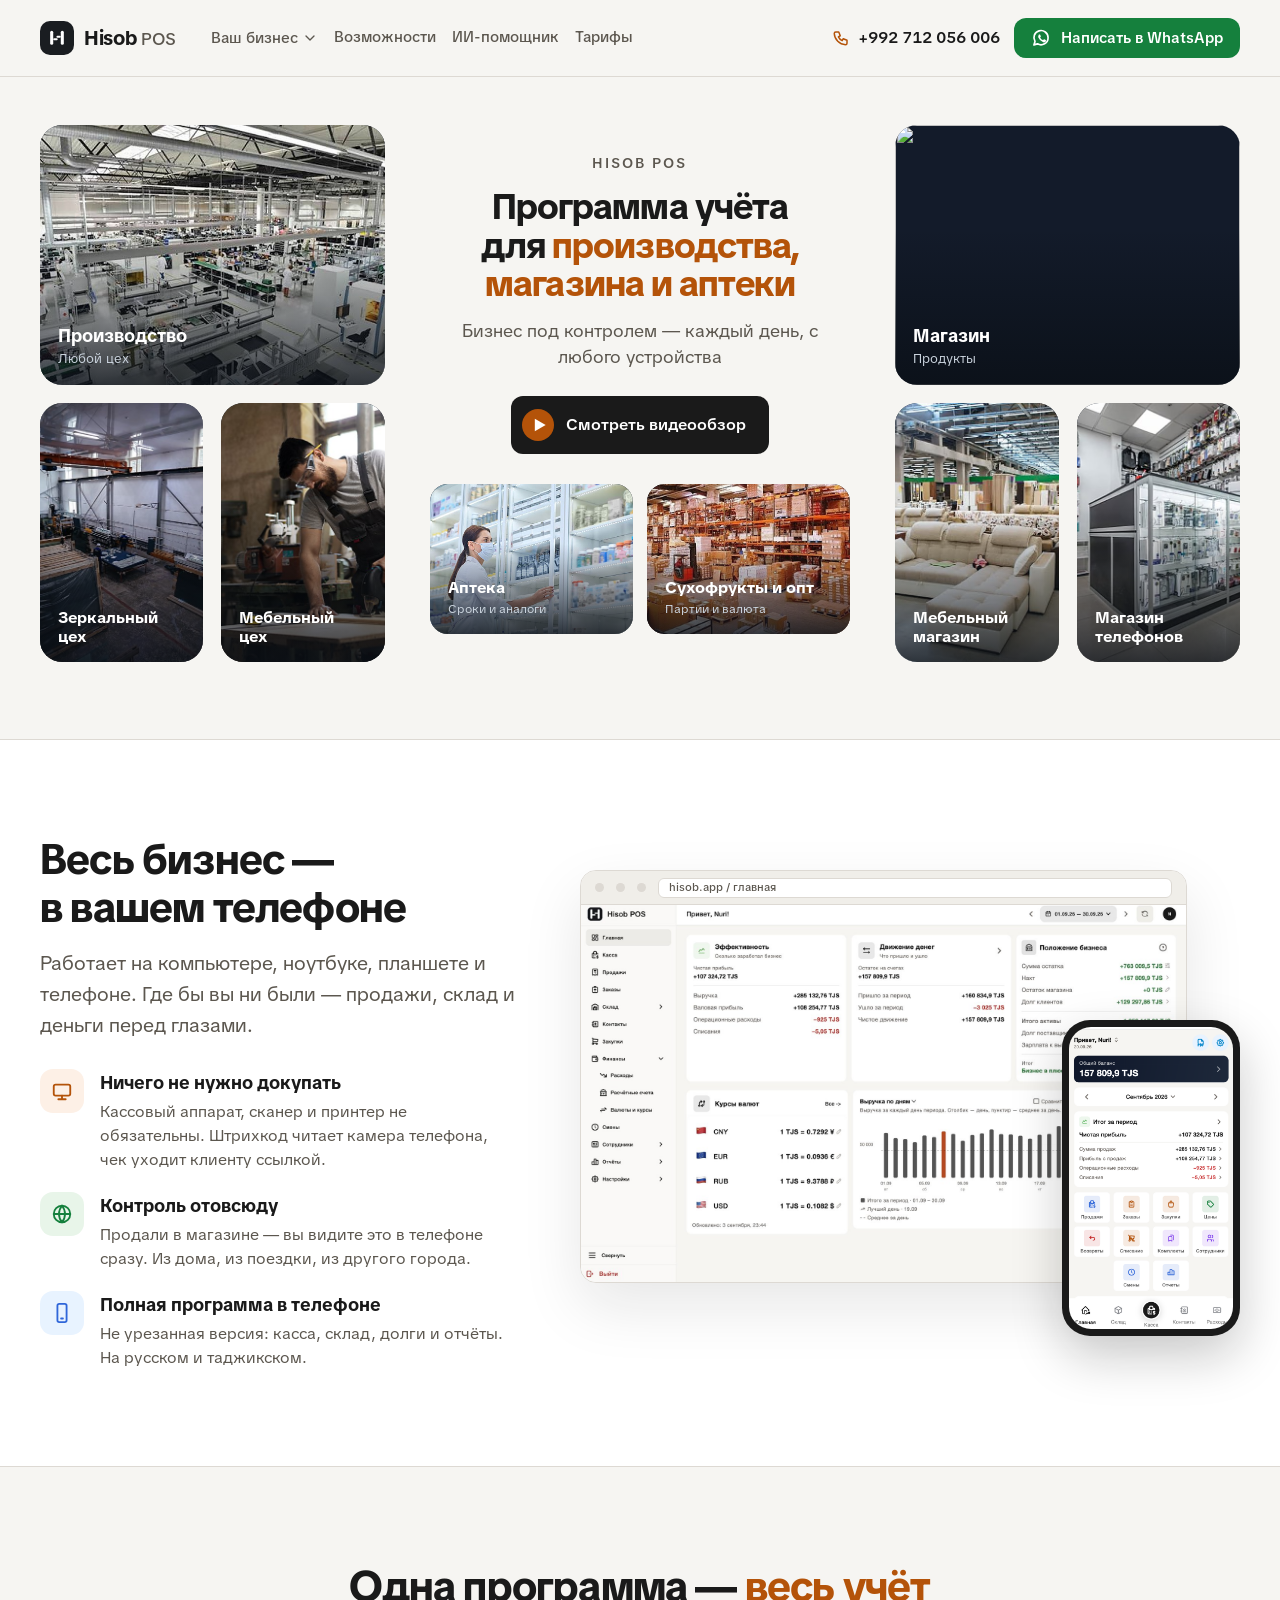
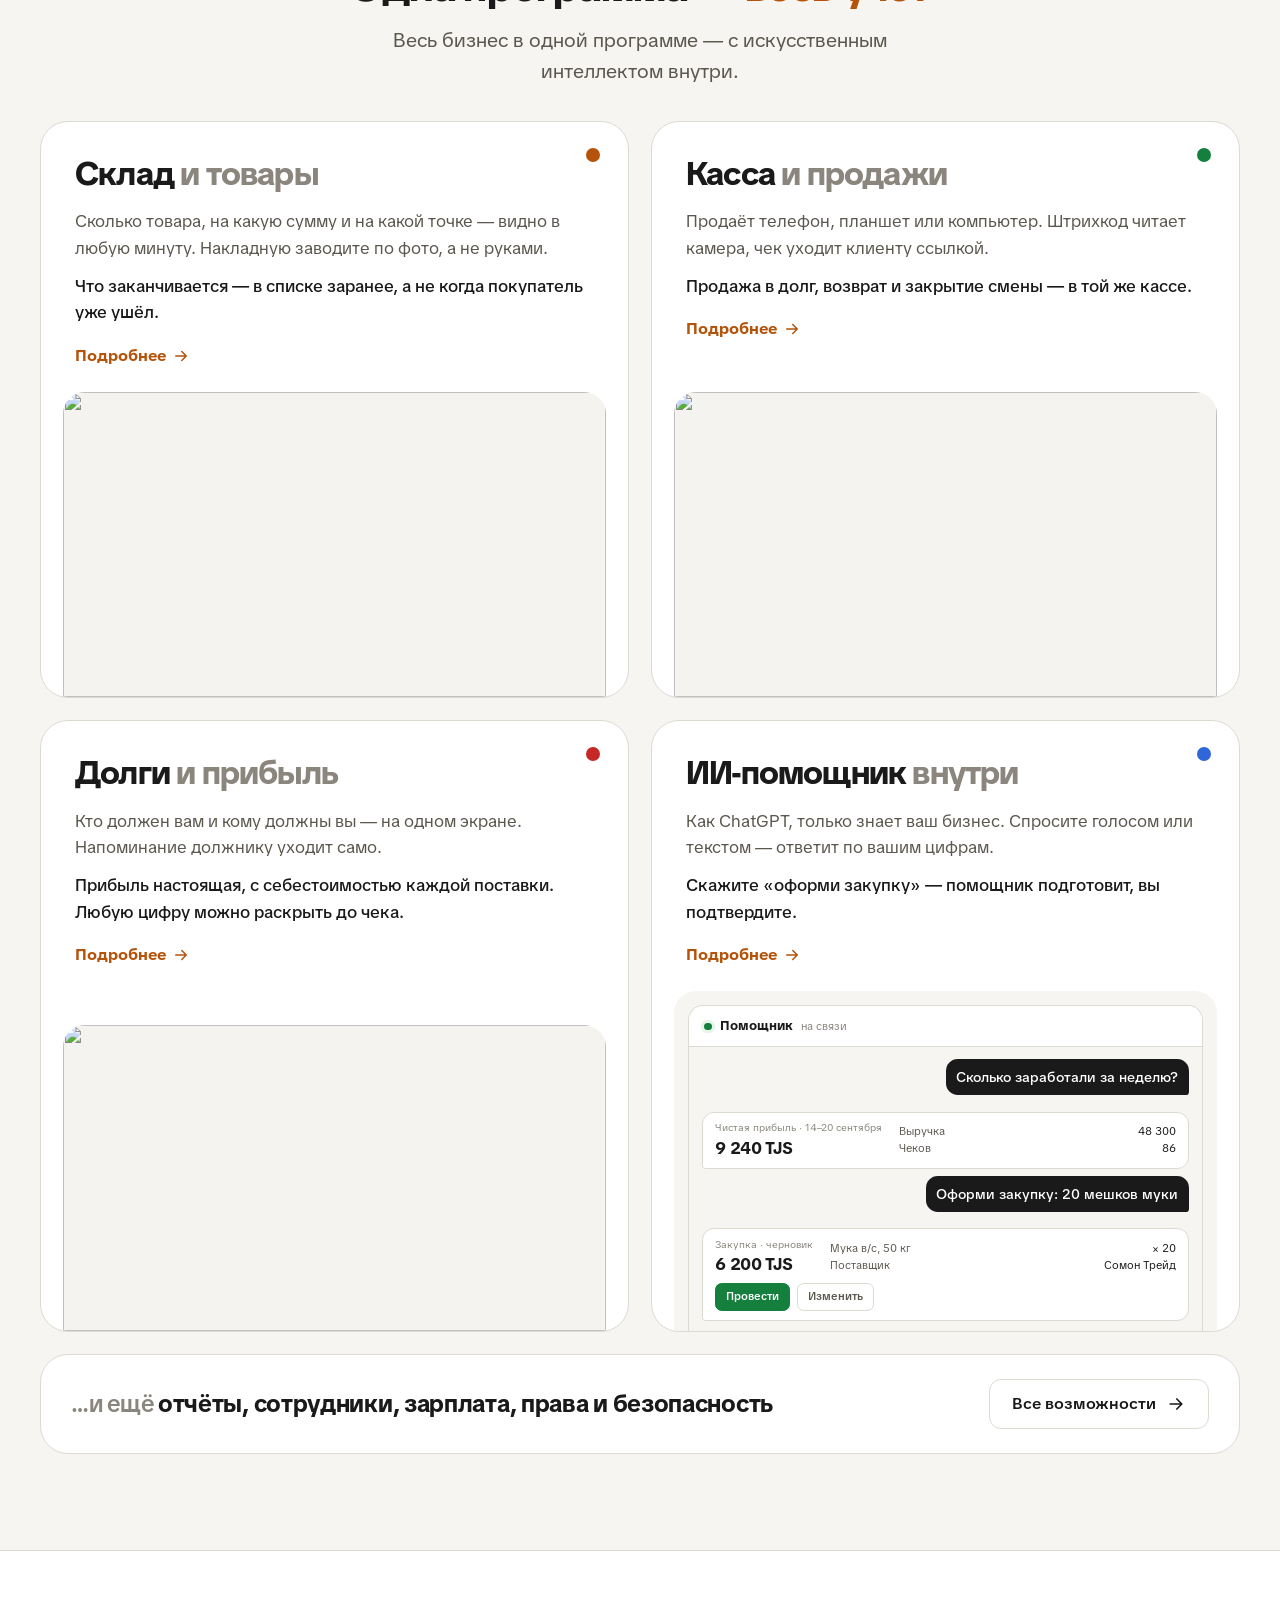
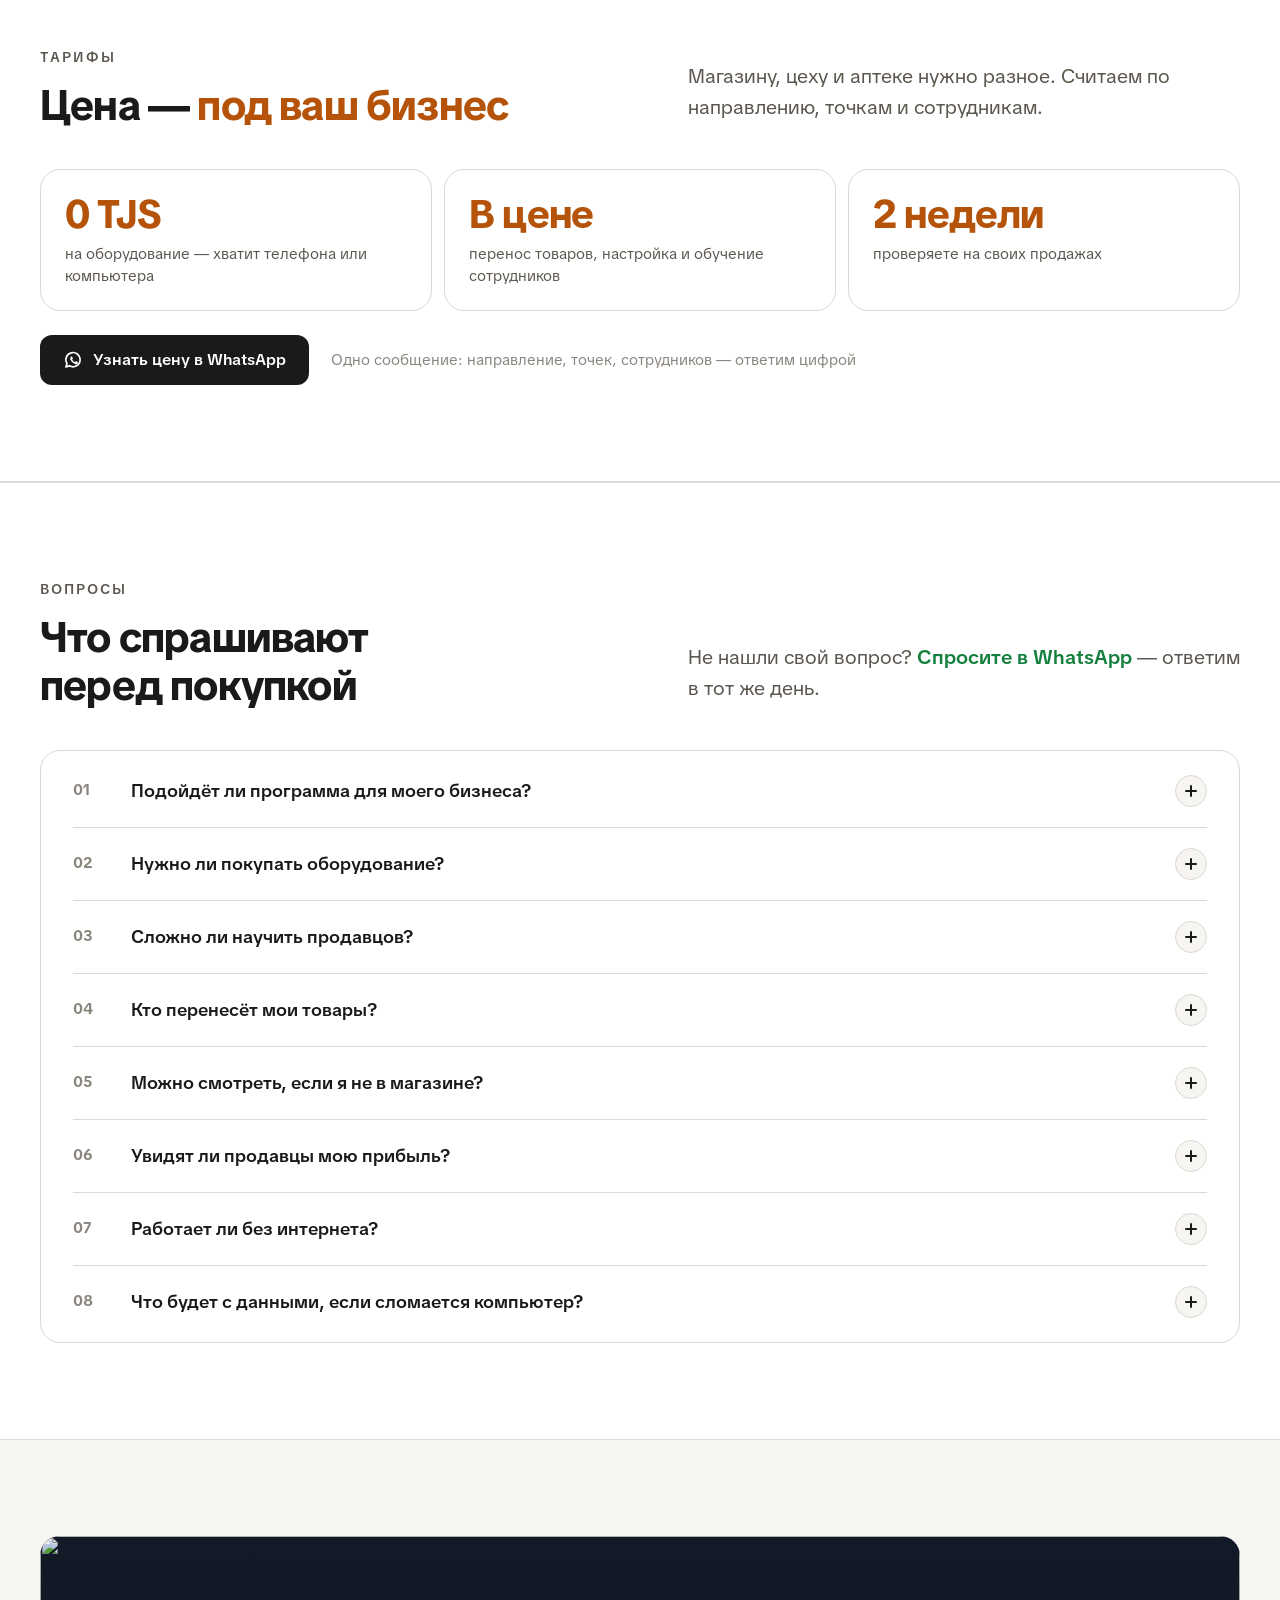
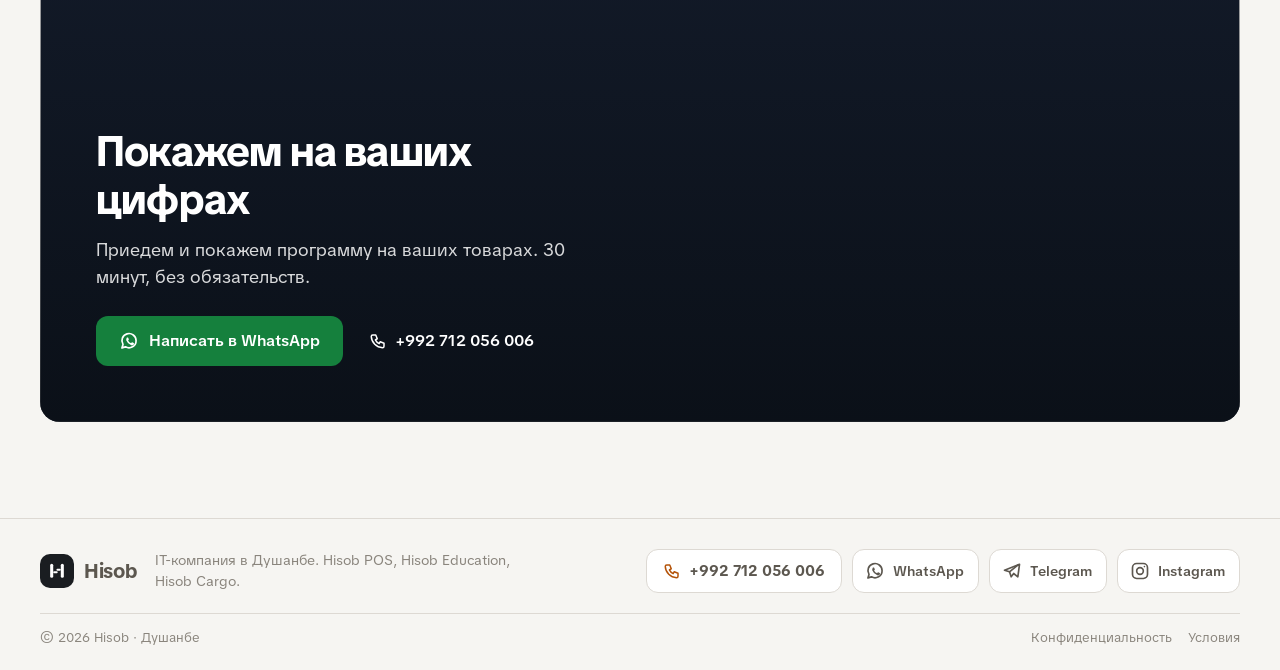
==== index.html @ f318dba4 "fixedappppp" ====
<!DOCTYPE html>
<html lang="ru">
<head>
<meta charset="UTF-8">
<meta name="viewport" content="width=device-width, initial-scale=1.0, viewport-fit=cover">
<title>Hisob POS — учёт для магазина, склада и производства в Таджикистане</title>
<meta name="description" content="Касса, склад, долги, деньги и сотрудники в одной программе. На компьютере и в телефоне, без оборудования, на русском и таджикском. Отдельно для мебельного цеха, аптеки, опта и производства.">
<meta name="robots" content="index, follow">
<link rel="canonical" href="https://hisob.app/">
<meta property="og:type" content="website">
<meta property="og:url" content="https://hisob.app/">
<meta property="og:title" content="Hisob POS — учёт для магазина, склада и производства в Таджикистане">
<meta property="og:description" content="Касса, склад, долги, деньги и сотрудники в одной программе. На компьютере и в телефоне, без оборудования, на русском и таджикском. Отдельно для мебельного цеха, аптеки, опта и производства.">
<meta property="og:image" content="https://hisob.app/images/og.jpg">
<meta name="twitter:card" content="summary_large_image">
<link rel="icon" href="images/favicon.ico" sizes="any">
<link rel="icon" type="image/svg+xml" href="images/favicon.svg">
<link rel="apple-touch-icon" href="images/apple-touch-icon.png">
<link rel="manifest" href="site.webmanifest">
<meta name="theme-color" content="#F6F5F2">
<link rel="preconnect" href="https://fonts.googleapis.com">
<link rel="preconnect" href="https://fonts.gstatic.com" crossorigin>
<link href="https://fonts.googleapis.com/css2?family=TikTok+Sans:wght@400;500;600;700;800&display=swap" rel="stylesheet">
<link rel="stylesheet" href="styles.css?v=01768498">
</head>
<body>
<header class="header" id="header">
  <div class="wrap header-inner">
    <a href="" class="logo"><span class="logo-mark"><svg viewBox="0 0 512 512" fill="#FFFFFF" aria-hidden="true"><rect x="97" y="88" width="71" height="324" rx="35"/><rect x="344" y="88" width="71" height="324" rx="35"/><rect x="243" y="204" width="101" height="46" rx="23"/><rect x="168" y="262" width="104" height="46" rx="23"/></svg></span><span>Hisob <small>POS</small></span></a>
    <nav class="nav" id="nav" aria-label="Основная навигация">
      <div class="has-menu">
        <a href="#otrasli" class="menu-toggle" aria-haspopup="true">Ваш бизнес <svg width="16" height="16" viewBox="0 0 24 24" fill="none" stroke="currentColor" stroke-width="2" stroke-linecap="round" stroke-linejoin="round" aria-hidden="true"><path d="M6 9l6 6 6-6"/></svg></a>
        <div class="menu" role="menu">
          <div class="menu-grid">
<a class="menu-item" href="proizvodstvo/"><span class="icon"><svg width="20" height="20" viewBox="0 0 24 24" fill="none" stroke="currentColor" stroke-width="2" stroke-linecap="round" stroke-linejoin="round" aria-hidden="true"><path d="M4 20h16M6 20V9l6-4 6 4v11M10 20v-5h4v5"/></svg></span><span><b>Производство</b><small>Пекарня, швейный цех, любой цех</small></span></a>
<a class="menu-item" href="magazin/"><span class="icon"><svg width="20" height="20" viewBox="0 0 24 24" fill="none" stroke="currentColor" stroke-width="2" stroke-linecap="round" stroke-linejoin="round" aria-hidden="true"><path d="M4 10v10h16V10"/><path d="M3 10l2-6h14l2 6z"/><path d="M9 20v-5h6v5"/></svg></span><span><b>Магазин</b><small>Продукты, хозтовары, любая розница</small></span></a>
<a class="menu-item" href="apteka/"><span class="icon"><svg width="20" height="20" viewBox="0 0 24 24" fill="none" stroke="currentColor" stroke-width="2" stroke-linecap="round" stroke-linejoin="round" aria-hidden="true"><rect x="3" y="9" width="18" height="6" rx="3" transform="rotate(-45 12 12)"/><path d="M9 9l6 6"/></svg></span><span><b>Аптека</b><small>Сроки, аналоги, дефектура</small></span></a>
<a class="menu-item" href="opt/"><span class="icon"><svg width="20" height="20" viewBox="0 0 24 24" fill="none" stroke="currentColor" stroke-width="2" stroke-linecap="round" stroke-linejoin="round" aria-hidden="true"><path d="M3 16V6h11v10M14 9h4l3 3v4h-7"/><circle cx="7" cy="18" r="2"/><circle cx="17" cy="18" r="2"/></svg></span><span><b>Сухофрукты и опт</b><small>Партии, валюта, прибыль машины</small></span></a>
<a class="menu-item" href="stroy/"><span class="icon"><svg width="20" height="20" viewBox="0 0 24 24" fill="none" stroke="currentColor" stroke-width="2" stroke-linecap="round" stroke-linejoin="round" aria-hidden="true"><rect x="3" y="6" width="18" height="12" rx="1"/><path d="M3 12h18M9 6v6M15 12v6"/></svg></span><span><b>Стройматериалы</b><small>Остатки, долги бригад, спрос</small></span></a>
<a class="menu-item" href="mebel/"><span class="icon"><svg width="20" height="20" viewBox="0 0 24 24" fill="none" stroke="currentColor" stroke-width="2" stroke-linecap="round" stroke-linejoin="round" aria-hidden="true"><path d="M12 3l8 4.5v9l-8 4.5-8-4.5v-9z"/><path d="M12 12l8-4.5M12 12v9M12 12L4 7.5"/></svg></span><span><b>Мебельный цех</b><small>Базис, техкарта, выпуск, наряды</small></span></a>
<a class="menu-item" href="mebel-magazin/"><span class="icon"><svg width="20" height="20" viewBox="0 0 24 24" fill="none" stroke="currentColor" stroke-width="2" stroke-linecap="round" stroke-linejoin="round" aria-hidden="true"><path d="M4 12V9a2 2 0 0 1 2-2h12a2 2 0 0 1 2 2v3"/><rect x="2" y="12" width="20" height="6" rx="2"/><path d="M5 18v2M19 18v2"/></svg></span><span><b>Мебельный магазин</b><small>Комплекты и предметы</small></span></a>
<a class="menu-item" href="telefony/"><span class="icon"><svg width="20" height="20" viewBox="0 0 24 24" fill="none" stroke="currentColor" stroke-width="2" stroke-linecap="round" stroke-linejoin="round" aria-hidden="true"><rect x="7" y="2" width="10" height="20" rx="2"/><path d="M11 18h2"/></svg></span><span><b>Магазин телефонов</b><small>IMEI, гарантия, резерв</small></span></a>
<a class="menu-item" href="zerkala/"><span class="icon"><svg width="20" height="20" viewBox="0 0 24 24" fill="none" stroke="currentColor" stroke-width="2" stroke-linecap="round" stroke-linejoin="round" aria-hidden="true"><rect x="5" y="3" width="14" height="18" rx="2"/><path d="M9 7l-2 4M14 7l-5 9"/></svg></span><span><b>Зеркальный цех</b><small>Раскрой, работы, отход</small></span></a>
          <a class="menu-item menu-other" href="https://wa.me/992712056006?text=%D0%97%D0%B4%D1%80%D0%B0%D0%B2%D1%81%D1%82%D0%B2%D1%83%D0%B9%D1%82%D0%B5%21%20%D0%9F%D0%BE%D0%B4%D1%81%D0%BA%D0%B0%D0%B6%D0%B8%D1%82%D0%B5%2C%20%D0%BF%D0%BE%D0%B4%D1%85%D0%BE%D0%B4%D0%B8%D1%82%20%D0%BB%D0%B8%20Hisob%20POS%20%D0%B4%D0%BB%D1%8F%20%D0%BC%D0%BE%D0%B5%D0%B3%D0%BE%20%D0%B1%D0%B8%D0%B7%D0%BD%D0%B5%D1%81%D0%B0%3A%20___" target="_blank" rel="noopener"><span class="icon"><svg width="20" height="20" viewBox="0 0 24 24" fill="none" stroke="currentColor" stroke-width="2" stroke-linecap="round" stroke-linejoin="round" aria-hidden="true"><path d="M5 12h14M13 6l6 6-6 6"/></svg></span><span><b>Другое направление</b><small>Напишите — подскажем, подходит ли</small></span></a>
          </div>
        </div>
      </div>
      <a href="vozmozhnosti/">Возможности</a>
      <a href="vozmozhnosti/#pomoshnik">ИИ-помощник</a>
      <a href="#tarify">Тарифы</a>
    </nav>
    <div class="header-cta">
      <a class="header-phone" href="tel:+992712056006"><svg width="18" height="18" viewBox="0 0 24 24" fill="none" stroke="currentColor" stroke-width="2" stroke-linecap="round" stroke-linejoin="round" aria-hidden="true"><path d="M5 4h4l2 5-2.5 1.5a11 11 0 0 0 5 5L15 13l5 2v4a2 2 0 0 1-2 2A16 16 0 0 1 3 6a2 2 0 0 1 2-2"/></svg> <span>+992 712 056 006</span></a>
      <a class="btn btn-wa btn-sm" href="https://wa.me/992712056006?text=%D0%97%D0%B4%D1%80%D0%B0%D0%B2%D1%81%D1%82%D0%B2%D1%83%D0%B9%D1%82%D0%B5%21%20%D0%A5%D0%BE%D1%87%D1%83%20%D0%B7%D0%B0%D0%BF%D0%B8%D1%81%D0%B0%D1%82%D1%8C%D1%81%D1%8F%20%D0%BD%D0%B0%20%D0%BF%D0%BE%D0%BA%D0%B0%D0%B7%20Hisob%20POS." target="_blank" rel="noopener"><svg width="18" height="18" viewBox="0 0 24 24" fill="none" stroke="currentColor" stroke-width="2" stroke-linecap="round" stroke-linejoin="round" aria-hidden="true"><path d="M20.5 11.6a8.5 8.5 0 0 1-12.7 7.4L3.5 20.3l1.3-4.2A8.5 8.5 0 1 1 20.5 11.6z"/><path fill="currentColor" stroke="none" d="M9.3 8.1c.2-.4.4-.4.7-.4h.5c.2 0 .4.1.5.4l.8 1.8c.1.2.1.4-.1.6l-.6.7c-.1.1-.1.3 0 .5a6.3 6.3 0 0 0 3 2.8c.2.1.4.1.5 0l.7-.8c.2-.2.4-.2.6-.1l1.8.8c.2.1.3.3.3.5 0 .8-.4 1.5-1 1.9-.7.5-1.5.6-2.3.3a10 10 0 0 1-5.9-5.7c-.3-.8-.2-1.7.2-2.4z"/></svg> Написать в WhatsApp</a>
    </div>
    <a class="header-wa" href="https://wa.me/992712056006?text=%D0%97%D0%B4%D1%80%D0%B0%D0%B2%D1%81%D1%82%D0%B2%D1%83%D0%B9%D1%82%D0%B5%21%20%D0%A5%D0%BE%D1%87%D1%83%20%D0%B7%D0%B0%D0%BF%D0%B8%D1%81%D0%B0%D1%82%D1%8C%D1%81%D1%8F%20%D0%BD%D0%B0%20%D0%BF%D0%BE%D0%BA%D0%B0%D0%B7%20Hisob%20POS." target="_blank" rel="noopener" aria-label="Написать в WhatsApp"><svg width="18" height="18" viewBox="0 0 24 24" fill="none" stroke="currentColor" stroke-width="2" stroke-linecap="round" stroke-linejoin="round" aria-hidden="true"><path d="M20.5 11.6a8.5 8.5 0 0 1-12.7 7.4L3.5 20.3l1.3-4.2A8.5 8.5 0 1 1 20.5 11.6z"/><path fill="currentColor" stroke="none" d="M9.3 8.1c.2-.4.4-.4.7-.4h.5c.2 0 .4.1.5.4l.8 1.8c.1.2.1.4-.1.6l-.6.7c-.1.1-.1.3 0 .5a6.3 6.3 0 0 0 3 2.8c.2.1.4.1.5 0l.7-.8c.2-.2.4-.2.6-.1l1.8.8c.2.1.3.3.3.5 0 .8-.4 1.5-1 1.9-.7.5-1.5.6-2.3.3a10 10 0 0 1-5.9-5.7c-.3-.8-.2-1.7.2-2.4z"/></svg></a>
    <button class="menu-btn" id="menuBtn" type="button" aria-label="Меню" aria-expanded="false"><span></span><span></span><span></span></button>
  </div>
</header>
<section class="hero"><div class="wrap">
  <div class="hero-collage">
<a class="ptile p1" href="proizvodstvo/" data-cycle="prod"><img src="images/ind-proizvodstvo.jpg" alt="" loading="eager"><span class="ptile-label"><b>Производство</b><small>Любой цех</small></span></a>
<a class="ptile p2" href="magazin/" data-cycle="shop"><img src="https://images.unsplash.com/photo-1578916171728-46686eac8d58?w=1000&h=750&fit=crop&crop=entropy&q=72&fm=jpg" alt="" loading="eager"><span class="ptile-label"><b>Магазин</b><small>Продукты</small></span></a>
<a class="ptile p3 rot" href="stroy/"><img src="https://images.unsplash.com/photo-1767188949854-b67a5f83beda?w=800&h=600&fit=crop&crop=entropy&q=72&fm=jpg" alt="" loading="eager"><span class="ptile-label"><b>Стройматериалы</b><small>Остатки, долги бригад</small></span></a>
<a class="ptile p4 rot" href="mebel/"><img src="images/tile-mebel.jpg" alt="" loading="eager"><span class="ptile-label"><b>Мебельный цех</b><small>Базис, техкарта, выпуск</small></span></a>
<a class="ptile p5 rot" href="mebel-magazin/"><img src="images/tile-shop.jpg" alt="" loading="eager"><span class="ptile-label"><b>Мебельный магазин</b><small>Комплекты и предметы</small></span></a>
<a class="ptile p6 rot" href="telefony/"><img src="images/tile-phone.jpg" alt="" loading="eager"><span class="ptile-label"><b>Магазин телефонов</b><small>IMEI, гарантия, резерв</small></span></a>
<a class="ptile p7m" href="apteka/"><img src="images/tile-apteka.jpg" alt="" loading="eager"><span class="ptile-label"><b>Аптека</b><small>Сроки и аналоги</small></span></a>
<a class="ptile p8m" href="opt/"><img src="images/tile-opt.jpg" alt="" loading="eager"><span class="ptile-label"><b>Сухофрукты и опт</b><small>Партии и валюта</small></span></a>
    <div class="hero-text">
      <span class="eyebrow">Hisob POS</span>
      <h1 class="h1">Программа учёта <br>для <em>производства, <br>магазина и аптеки</em></h1>
      <p class="hero-lead">Бизнес под контролем — каждый день, с любого устройства</p>
      <div class="hero-actions">
        <a class="btn btn-primary btn-video" href="https://www.youtube.com/watch?v=aqz-KE-bpKQ" data-video="aqz-KE-bpKQ" target="_blank" rel="noopener"><span class="play"><svg width="14" height="14" viewBox="0 0 24 24" aria-hidden="true"><path d="M7 4.5v15l13-7.5z" fill="currentColor"/></svg></span>Смотреть видеообзор</a>
      </div>
      <div class="hero-mini"><a class="ptile p7" href="apteka/"><img src="images/tile-apteka.jpg" alt="" loading="eager"><span class="ptile-label"><b>Аптека</b><small>Сроки и аналоги</small></span></a>
<a class="ptile p8" href="opt/"><img src="images/tile-opt.jpg" alt="" loading="eager"><span class="ptile-label"><b>Сухофрукты и опт</b><small>Партии и валюта</small></span></a>
</div>
    </div>
    <div class="hero-strip" aria-label="Другие направления"><div class="hero-track"><div class="hero-group"><a class="ptile pts" href="apteka/"><img src="images/tile-apteka.jpg" alt="" loading="eager"><span class="ptile-label"><b>Аптека</b><small></small></span></a>
<a class="ptile pts" href="opt/"><img src="images/tile-opt.jpg" alt="" loading="eager"><span class="ptile-label"><b>Опт</b><small></small></span></a>
<a class="ptile pts" href="stroy/"><img src="https://images.unsplash.com/photo-1767188949854-b67a5f83beda?w=800&h=600&fit=crop&crop=entropy&q=72&fm=jpg" alt="" loading="eager"><span class="ptile-label"><b>Стройматериалы</b><small></small></span></a>
<a class="ptile pts" href="mebel/"><img src="images/tile-mebel.jpg" alt="" loading="eager"><span class="ptile-label"><b>Мебельный цех</b><small></small></span></a>
<a class="ptile pts" href="mebel-magazin/"><img src="images/tile-shop.jpg" alt="" loading="eager"><span class="ptile-label"><b>Мебельный магазин</b><small></small></span></a>
<a class="ptile pts" href="telefony/"><img src="images/tile-phone.jpg" alt="" loading="eager"><span class="ptile-label"><b>Магазин телефонов</b><small></small></span></a>
<a class="ptile pts" href="zerkala/"><img src="images/tile-mirror.jpg" alt="" loading="eager"><span class="ptile-label"><b>Зеркальный цех</b><small></small></span></a>
</div><div class="hero-group" aria-hidden="true"><a tabindex="-1" class="ptile pts" href="apteka/"><img src="images/tile-apteka.jpg" alt="" loading="eager"><span class="ptile-label"><b>Аптека</b><small></small></span></a>
<a tabindex="-1" class="ptile pts" href="opt/"><img src="images/tile-opt.jpg" alt="" loading="eager"><span class="ptile-label"><b>Опт</b><small></small></span></a>
<a tabindex="-1" class="ptile pts" href="stroy/"><img src="https://images.unsplash.com/photo-1767188949854-b67a5f83beda?w=800&h=600&fit=crop&crop=entropy&q=72&fm=jpg" alt="" loading="eager"><span class="ptile-label"><b>Стройматериалы</b><small></small></span></a>
<a tabindex="-1" class="ptile pts" href="mebel/"><img src="images/tile-mebel.jpg" alt="" loading="eager"><span class="ptile-label"><b>Мебельный цех</b><small></small></span></a>
<a tabindex="-1" class="ptile pts" href="mebel-magazin/"><img src="images/tile-shop.jpg" alt="" loading="eager"><span class="ptile-label"><b>Мебельный магазин</b><small></small></span></a>
<a tabindex="-1" class="ptile pts" href="telefony/"><img src="images/tile-phone.jpg" alt="" loading="eager"><span class="ptile-label"><b>Магазин телефонов</b><small></small></span></a>
<a tabindex="-1" class="ptile pts" href="zerkala/"><img src="images/tile-mirror.jpg" alt="" loading="eager"><span class="ptile-label"><b>Зеркальный цех</b><small></small></span></a>
</div></div></div>
  </div>
  <script type="application/json" id="rotData">{"rot": [{"img": "https://images.unsplash.com/photo-1767188949854-b67a5f83beda?w=800&h=600&fit=crop&crop=entropy&q=72&fm=jpg", "t": "Стройматериалы", "s": "Остатки, долги бригад", "href": "stroy/"}, {"img": "images/tile-mebel.jpg", "t": "Мебельный цех", "s": "Базис, техкарта, выпуск", "href": "mebel/"}, {"img": "images/tile-shop.jpg", "t": "Мебельный магазин", "s": "Комплекты и предметы", "href": "mebel-magazin/"}, {"img": "images/tile-phone.jpg", "t": "Магазин телефонов", "s": "IMEI, гарантия, резерв", "href": "telefony/"}, {"img": "images/tile-mirror.jpg", "t": "Зеркальный цех", "s": "Раскрой, отход, работы", "href": "zerkala/"}], "cycle": {"prod": [{"img": "images/ind-proizvodstvo.jpg", "s": "Любой цех"}, {"img": "https://images.unsplash.com/photo-1560427183-4efd29c38997?w=1000&h=750&fit=crop&crop=entropy&q=72&fm=jpg", "s": "Пекарня"}, {"img": "https://images.unsplash.com/photo-1606501126768-b78d4569d3f9?w=1000&h=750&fit=crop&crop=entropy&q=72&fm=jpg", "s": "Швейный цех"}, {"img": "https://images.unsplash.com/photo-1608126841548-dfad1d420a0f?w=1000&h=750&fit=crop&crop=entropy&q=72&fm=jpg", "s": "Металлоконструкции"}], "shop": [{"img": "https://images.unsplash.com/photo-1578916171728-46686eac8d58?w=1000&h=750&fit=crop&crop=entropy&q=72&fm=jpg", "s": "Продукты"}, {"img": "https://images.unsplash.com/photo-1729487151777-b4be9098ecbb?w=1000&h=750&fit=crop&crop=entropy&q=72&fm=jpg", "s": "Одежда"}, {"img": "https://images.unsplash.com/photo-1631856954655-966f97d809de?w=1000&h=750&fit=crop&crop=entropy&q=72&fm=jpg", "s": "Хозтовары"}]}}</script>
</div></section>
<section class="section section-alt" id="vozmozhnosti"><div class="wrap">
  <div class="anywhere">
    <div class="anywhere-text">
      <h2 class="h2">Весь бизнес —<br>в вашем телефоне</h2>
      <p class="lead">Работает на компьютере, ноутбуке, планшете и телефоне. Где бы вы ни были — продажи, склад и деньги перед глазами.</p>
      <ul class="anywhere-points">
        <li><span class="icon"><svg width="24" height="24" viewBox="0 0 24 24" fill="none" stroke="currentColor" stroke-width="2" stroke-linecap="round" stroke-linejoin="round" aria-hidden="true"><rect x="3" y="5" width="18" height="12" rx="2"/><path d="M8 21h8M12 17v4"/></svg></span><div><b>Ничего не нужно докупать</b><p>Кассовый аппарат, сканер и принтер не обязательны. Штрихкод читает камера телефона, чек уходит клиенту ссылкой.</p></div></li>
        <li><span class="icon green"><svg width="24" height="24" viewBox="0 0 24 24" fill="none" stroke="currentColor" stroke-width="2" stroke-linecap="round" stroke-linejoin="round" aria-hidden="true"><circle cx="12" cy="12" r="9"/><path d="M3 12h18M12 3a14 14 0 0 1 0 18M12 3a14 14 0 0 0 0 18"/></svg></span><div><b>Контроль отовсюду</b><p>Продали в магазине — вы видите это в телефоне сразу. Из дома, из поездки, из другого города.</p></div></li>
        <li><span class="icon blue"><svg width="24" height="24" viewBox="0 0 24 24" fill="none" stroke="currentColor" stroke-width="2" stroke-linecap="round" stroke-linejoin="round" aria-hidden="true"><rect x="7" y="2" width="10" height="20" rx="2"/><path d="M11 18h2"/></svg></span><div><b>Полная программа в телефоне</b><p>Не урезанная версия: касса, склад, долги и отчёты. На русском и таджикском.</p></div></li>
      </ul>
    </div>
    <div class="anywhere-visual">
      <figure class="desktop-frame"><div class="desktop-bar"><i></i><i></i><i></i><b>hisob.app / главная</b></div><img src="images/desktop-home.jpg" width="1600" height="996" alt="Hisob POS на компьютере: прибыль, деньги и долги за месяц" loading="lazy"></figure>
      <figure class="phone-frame"><img src="images/mobile-home.png" width="600" height="1104" alt="Hisob POS в телефоне владельца" loading="lazy"></figure>
    </div>
  </div>
</div></section>

<section class="section" id="osnova"><div class="wrap">
  <h2 class="h2 fhead">Одна программа — <em>весь учёт</em></h2>
  <p class="lead fsub">Весь бизнес в одной программе — с искусственным интеллектом внутри.</p>
  <ul class="fcards"><li class="fcard">
  <span class="fdot amber"></span>
  <h3><b>Склад</b> и товары</h3>
  <p>Сколько товара, на какую сумму и на какой точке — видно в любую минуту. Накладную заводите по фото, а не руками.</p>
  <p class="fmore">Что заканчивается — в списке заранее, а не когда покупатель уже ушёл.</p>
  <a class="flink" href="vozmozhnosti/#sklad">Подробнее <svg width="18" height="18" viewBox="0 0 24 24" fill="none" stroke="currentColor" stroke-width="2" stroke-linecap="round" stroke-linejoin="round" aria-hidden="true"><path d="M5 12h14M13 6l6 6-6 6"/></svg></a>
  <div class="fimg"><img src="https://images.unsplash.com/photo-1741707041081-375fe8195102?w=1100&h=720&fit=crop&crop=entropy&q=72&fm=jpg" alt="" loading="lazy" width="1100" height="720"></div>
</li><li class="fcard">
  <span class="fdot green"></span>
  <h3><b>Касса</b> и продажи</h3>
  <p>Продаёт телефон, планшет или компьютер. Штрихкод читает камера, чек уходит клиенту ссылкой.</p>
  <p class="fmore">Продажа в долг, возврат и закрытие смены — в той же кассе.</p>
  <a class="flink" href="vozmozhnosti/#kassa">Подробнее <svg width="18" height="18" viewBox="0 0 24 24" fill="none" stroke="currentColor" stroke-width="2" stroke-linecap="round" stroke-linejoin="round" aria-hidden="true"><path d="M5 12h14M13 6l6 6-6 6"/></svg></a>
  <div class="fimg"><img src="https://images.unsplash.com/photo-1556742049-0cfed4f6a45d?w=1100&h=720&fit=crop&crop=entropy&q=72&fm=jpg" alt="" loading="lazy" width="1100" height="720"></div>
</li><li class="fcard">
  <span class="fdot red"></span>
  <h3><b>Долги</b> и прибыль</h3>
  <p>Кто должен вам и кому должны вы — на одном экране. Напоминание должнику уходит само.</p>
  <p class="fmore">Прибыль настоящая, с себестоимостью каждой поставки. Любую цифру можно раскрыть до чека.</p>
  <a class="flink" href="vozmozhnosti/#dolgi">Подробнее <svg width="18" height="18" viewBox="0 0 24 24" fill="none" stroke="currentColor" stroke-width="2" stroke-linecap="round" stroke-linejoin="round" aria-hidden="true"><path d="M5 12h14M13 6l6 6-6 6"/></svg></a>
  <div class="fimg"><img src="https://images.unsplash.com/photo-1556742111-a301076d9d18?w=1100&h=720&fit=crop&crop=entropy&q=72&fm=jpg" alt="" loading="lazy" width="1100" height="720"></div>
</li><li class="fcard">
  <span class="fdot blue"></span>
  <h3><b>ИИ-помощник</b> внутри</h3>
  <p>Как ChatGPT, только знает ваш бизнес. Спросите голосом или текстом — ответит по вашим цифрам.</p>
  <p class="fmore">Скажите «оформи закупку» — помощник подготовит, вы подтвердите.</p>
  <a class="flink" href="vozmozhnosti/#pomoshnik">Подробнее <svg width="18" height="18" viewBox="0 0 24 24" fill="none" stroke="currentColor" stroke-width="2" stroke-linecap="round" stroke-linejoin="round" aria-hidden="true"><path d="M5 12h14M13 6l6 6-6 6"/></svg></a>
  <div class="fimg fchat"><div class="ai-chat" aria-label="Пример разговора с помощником">
    <div class="ai-chat-head"><span class="ai-dot"></span><b>Помощник</b><small>на связи</small></div>
    <div class="ai-msgs">
      <p class="ai-msg me">Сколько заработали за неделю?</p>
      <div class="ai-msg bot"><small>Чистая прибыль · 14–20 сентября</small><strong>9 240 TJS</strong>
        <dl><dt>Выручка</dt><dd>48 300</dd><dt>Чеков</dt><dd>86</dd></dl></div>
      <p class="ai-msg me">Оформи закупку: 20 мешков муки</p>
      <div class="ai-msg bot"><small>Закупка · черновик</small><strong>6 200 TJS</strong>
        <dl><dt>Мука в/с, 50 кг</dt><dd>× 20</dd><dt>Поставщик</dt><dd>Сомон Трейд</dd></dl>
        <div class="ai-actions"><span class="ok">Провести</span><span>Изменить</span></div></div>
    </div>
    <div class="ai-input"><span>Спросите или скажите…</span><i><svg width="18" height="18" viewBox="0 0 24 24" fill="none" stroke="currentColor" stroke-width="2" stroke-linecap="round" stroke-linejoin="round" aria-hidden="true"><rect x="9" y="3" width="6" height="11" rx="3"/><path d="M5 11a7 7 0 0 0 14 0M12 18v3"/></svg></i></div>
  </div></div>
</li></ul>
  <div class="fbar"><p>…и ещё <b>отчёты, сотрудники, зарплата, права и безопасность</b></p><a class="btn btn-ghost" href="vozmozhnosti/">Все возможности <svg width="18" height="18" viewBox="0 0 24 24" fill="none" stroke="currentColor" stroke-width="2" stroke-linecap="round" stroke-linejoin="round" aria-hidden="true"><path d="M5 12h14M13 6l6 6-6 6"/></svg></a></div>
</div></section>
<section class="section section-alt" id="tarify"><div class="wrap">
  <div class="section-head"><div><span class="eyebrow">Тарифы</span><h2 class="h2">Цена — <em>под ваш бизнес</em></h2></div><p class="lead">Магазину, цеху и аптеке нужно разное. Считаем по направлению, точкам и сотрудникам.</p></div>
  <ul class="facts4 facts3">
    <li><b>0 TJS</b><span>на оборудование — хватит телефона или компьютера</span></li>
    <li><b>В цене</b><span>перенос товаров, настройка и обучение сотрудников</span></li>
    <li><b>2 недели</b><span>проверяете на своих продажах</span></li>
  </ul>
  <div class="tar-row">
    <a class="btn btn-primary" href="https://wa.me/992712056006?text=%D0%97%D0%B4%D1%80%D0%B0%D0%B2%D1%81%D1%82%D0%B2%D1%83%D0%B9%D1%82%D0%B5%21%20%D0%A5%D0%BE%D1%87%D1%83%20%D1%83%D0%B7%D0%BD%D0%B0%D1%82%D1%8C%20%D1%86%D0%B5%D0%BD%D1%83%20Hisob%20POS.%20%D0%9D%D0%B0%D0%BF%D1%80%D0%B0%D0%B2%D0%BB%D0%B5%D0%BD%D0%B8%D0%B5%3A%20___%2C%20%D1%82%D0%BE%D1%87%D0%B5%D0%BA%3A%20___%2C%20%D1%81%D0%BE%D1%82%D1%80%D1%83%D0%B4%D0%BD%D0%B8%D0%BA%D0%BE%D0%B2%3A%20___." target="_blank" rel="noopener"><svg width="24" height="24" viewBox="0 0 24 24" fill="none" stroke="currentColor" stroke-width="2" stroke-linecap="round" stroke-linejoin="round" aria-hidden="true"><path d="M20.5 11.6a8.5 8.5 0 0 1-12.7 7.4L3.5 20.3l1.3-4.2A8.5 8.5 0 1 1 20.5 11.6z"/><path fill="currentColor" stroke="none" d="M9.3 8.1c.2-.4.4-.4.7-.4h.5c.2 0 .4.1.5.4l.8 1.8c.1.2.1.4-.1.6l-.6.7c-.1.1-.1.3 0 .5a6.3 6.3 0 0 0 3 2.8c.2.1.4.1.5 0l.7-.8c.2-.2.4-.2.6-.1l1.8.8c.2.1.3.3.3.5 0 .8-.4 1.5-1 1.9-.7.5-1.5.6-2.3.3a10 10 0 0 1-5.9-5.7c-.3-.8-.2-1.7.2-2.4z"/></svg> Узнать цену в WhatsApp</a>
    <span>Одно сообщение: направление, точек, сотрудников — ответим цифрой</span>
  </div>
</div></section>
<section class="section section-alt" id="voprosy"><div class="wrap">
  <div class="section-head"><div><span class="eyebrow">Вопросы</span><h2 class="h2">Что спрашивают<br>перед покупкой</h2></div><p class="lead">Не нашли свой вопрос? <a href="https://wa.me/992712056006?text=%D0%97%D0%B4%D1%80%D0%B0%D0%B2%D1%81%D1%82%D0%B2%D1%83%D0%B9%D1%82%D0%B5%21%20%D0%A3%20%D0%BC%D0%B5%D0%BD%D1%8F%20%D0%B2%D0%BE%D0%BF%D1%80%D0%BE%D1%81%20%D0%BF%D1%80%D0%BE%20Hisob%20POS%3A%20" target="_blank" rel="noopener">Спросите в WhatsApp</a> — ответим в тот же день.</p></div>
  <div class="faq faq-card">
    <details><summary><i>01</i><span>Подойдёт ли программа для моего бизнеса?</span><em></em></summary><p>Если вы продаёте товар или производите изделия — скорее всего, да: магазины, цеха, аптеки, опт. Напишите, чем занимаетесь, — скажем честно.</p></details>
    <details><summary><i>02</i><span>Нужно ли покупать оборудование?</span><em></em></summary><p>Нет. Хватит телефона, планшета или компьютера, которые у вас уже есть. Сканер и принтер чеков можно подключить позже, если захотите.</p></details>
    <details><summary><i>03</i><span>Сложно ли научить продавцов?</span><em></em></summary><p>Продавец видит только свои кнопки — продажу, возврат, смену. Обучение сотрудников входит в подключение.</p></details>
    <details><summary><i>04</i><span>Кто перенесёт мои товары?</span><em></em></summary><p>Мы. Из вашего Excel или по фото накладных. Вам останется только проверить.</p></details>
    <details><summary><i>05</i><span>Можно смотреть, если я не в магазине?</span><em></em></summary><p>Да. Продажи, остатки, долги и прибыль — в вашем телефоне, из любого города.</p></details>
    <details><summary><i>06</i><span>Увидят ли продавцы мою прибыль?</span><em></em></summary><p>Нет, если вы не разрешите. Закупочную цену и прибыль видят только те, кому вы дали право.</p></details>
    <details><summary><i>07</i><span>Работает ли без интернета?</span><em></em></summary><p>Пока нужен интернет — мобильного хватает. Работа без связи скоро выйдет в обновлении.</p></details>
    <details><summary><i>08</i><span>Что будет с данными, если сломается компьютер?</span><em></em></summary><p>Ничего. База хранится на сервере с автоматическими копиями, а не в компьютере магазина. Данные вашей компании отделены от других.</p></details>
  </div>
</div></section>
<section class="section"><div class="wrap">
  <div class="cta-photo">
    <img src="https://images.unsplash.com/photo-1697545806245-9795b6056141?w=1800&h=900&fit=crop&crop=entropy&q=72&fm=jpg" alt="" loading="lazy" width="1800" height="900">
    <div class="cta-over">
      <h2 class="h2">Покажем на ваших цифрах</h2>
      <p>Приедем и покажем программу на ваших товарах. 30 минут, без обязательств.</p>
      <div class="cta-actions">
        <a class="btn btn-wa" href="https://wa.me/992712056006?text=%D0%97%D0%B4%D1%80%D0%B0%D0%B2%D1%81%D1%82%D0%B2%D1%83%D0%B9%D1%82%D0%B5%21%20%D0%A5%D0%BE%D1%87%D1%83%20%D0%B7%D0%B0%D0%BF%D0%B8%D1%81%D0%B0%D1%82%D1%8C%D1%81%D1%8F%20%D0%BD%D0%B0%20%D0%BF%D0%BE%D0%BA%D0%B0%D0%B7%20Hisob%20POS." target="_blank" rel="noopener"><svg width="24" height="24" viewBox="0 0 24 24" fill="none" stroke="currentColor" stroke-width="2" stroke-linecap="round" stroke-linejoin="round" aria-hidden="true"><path d="M20.5 11.6a8.5 8.5 0 0 1-12.7 7.4L3.5 20.3l1.3-4.2A8.5 8.5 0 1 1 20.5 11.6z"/><path fill="currentColor" stroke="none" d="M9.3 8.1c.2-.4.4-.4.7-.4h.5c.2 0 .4.1.5.4l.8 1.8c.1.2.1.4-.1.6l-.6.7c-.1.1-.1.3 0 .5a6.3 6.3 0 0 0 3 2.8c.2.1.4.1.5 0l.7-.8c.2-.2.4-.2.6-.1l1.8.8c.2.1.3.3.3.5 0 .8-.4 1.5-1 1.9-.7.5-1.5.6-2.3.3a10 10 0 0 1-5.9-5.7c-.3-.8-.2-1.7.2-2.4z"/></svg> Написать в WhatsApp</a>
        <a class="cta-phone" href="tel:+992712056006"><svg width="18" height="18" viewBox="0 0 24 24" fill="none" stroke="currentColor" stroke-width="2" stroke-linecap="round" stroke-linejoin="round" aria-hidden="true"><path d="M5 4h4l2 5-2.5 1.5a11 11 0 0 0 5 5L15 13l5 2v4a2 2 0 0 1-2 2A16 16 0 0 1 3 6a2 2 0 0 1 2-2"/></svg> +992 712 056 006</a>
        
      </div>
    </div>
  </div>
</div></section>
<footer class="footer" id="kontakty">
  <div class="wrap">
    <div class="foot-top">
      <div class="foot-brand">
        <a href="" class="logo"><span class="logo-mark"><svg viewBox="0 0 512 512" fill="#FFFFFF" aria-hidden="true"><rect x="97" y="88" width="71" height="324" rx="35"/><rect x="344" y="88" width="71" height="324" rx="35"/><rect x="243" y="204" width="101" height="46" rx="23"/><rect x="168" y="262" width="104" height="46" rx="23"/></svg></span><span>Hisob</span></a>
        <p>IT-компания в Душанбе. Hisob POS, Hisob Education, Hisob Cargo.</p>
      </div>
      <div class="foot-contacts">
        <a class="foot-phone" href="tel:+992712056006"><svg width="18" height="18" viewBox="0 0 24 24" fill="none" stroke="currentColor" stroke-width="2" stroke-linecap="round" stroke-linejoin="round" aria-hidden="true"><path d="M5 4h4l2 5-2.5 1.5a11 11 0 0 0 5 5L15 13l5 2v4a2 2 0 0 1-2 2A16 16 0 0 1 3 6a2 2 0 0 1 2-2"/></svg> +992 712 056 006</a>
        <a class="foot-soc wa" href="https://wa.me/992712056006?text=%D0%97%D0%B4%D1%80%D0%B0%D0%B2%D1%81%D1%82%D0%B2%D1%83%D0%B9%D1%82%D0%B5%21%20%D0%A5%D0%BE%D1%87%D1%83%20%D1%83%D0%B7%D0%BD%D0%B0%D1%82%D1%8C%20%D0%BF%D1%80%D0%BE%20Hisob%20POS." target="_blank" rel="noopener"><svg width="22" height="22" viewBox="0 0 24 24" fill="none" stroke="currentColor" stroke-width="2" stroke-linecap="round" stroke-linejoin="round" aria-hidden="true"><path d="M20.5 11.6a8.5 8.5 0 0 1-12.7 7.4L3.5 20.3l1.3-4.2A8.5 8.5 0 1 1 20.5 11.6z"/><path fill="currentColor" stroke="none" d="M9.3 8.1c.2-.4.4-.4.7-.4h.5c.2 0 .4.1.5.4l.8 1.8c.1.2.1.4-.1.6l-.6.7c-.1.1-.1.3 0 .5a6.3 6.3 0 0 0 3 2.8c.2.1.4.1.5 0l.7-.8c.2-.2.4-.2.6-.1l1.8.8c.2.1.3.3.3.5 0 .8-.4 1.5-1 1.9-.7.5-1.5.6-2.3.3a10 10 0 0 1-5.9-5.7c-.3-.8-.2-1.7.2-2.4z"/></svg><span>WhatsApp</span></a>
        <a class="foot-soc tg" href="https://t.me/hisobapp" target="_blank" rel="noopener"><svg width="22" height="22" viewBox="0 0 24 24" fill="none" stroke="currentColor" stroke-width="2" stroke-linecap="round" stroke-linejoin="round" aria-hidden="true"><path d="M21 4L3 11l6 2 2 6 3-4 5 4z"/><path d="M9 13l10-8"/></svg><span>Telegram</span></a>
        <a class="foot-soc ig" href="https://instagram.com/hisob.app" target="_blank" rel="noopener"><svg width="22" height="22" viewBox="0 0 24 24" fill="none" stroke="currentColor" stroke-width="2" stroke-linecap="round" stroke-linejoin="round" aria-hidden="true"><rect x="3" y="3" width="18" height="18" rx="5"/><circle cx="12" cy="12" r="4"/><circle cx="17.3" cy="6.7" r="1" fill="currentColor" stroke="none"/></svg><span>Instagram</span></a>
      </div>
    </div>
    <div class="footer-bottom">
      <span>© 2026 Hisob · Душанбе</span>
      <span class="foot-links"><a href="privacy.html">Конфиденциальность</a><a href="terms.html">Условия</a></span>
    </div>
  </div>
</footer>
<script>
(function(){
  var b=document.getElementById('menuBtn'),n=document.getElementById('nav');
  if(!b||!n)return;
  b.addEventListener('click',function(){var o=n.classList.toggle('open');b.setAttribute('aria-expanded',o?'true':'false');});
  var h=document.getElementById('header');window.addEventListener('scroll',function(){h.classList.toggle('scrolled',window.scrollY>8);},{passive:true});
  var t=n.querySelector('.menu-toggle');if(t){t.addEventListener('click',function(e){if(window.innerWidth<=820){e.preventDefault();t.parentNode.classList.toggle('open');}});}
  n.addEventListener('click',function(e){var a=e.target.closest('a');if(a&&!a.classList.contains('menu-toggle')){n.classList.remove('open');b.setAttribute('aria-expanded','false');}});
})();
(function(){
  var rm=window.matchMedia&&window.matchMedia('(prefers-reduced-motion: reduce)').matches;
  var els=document.querySelectorAll('.section-head, .card, .step, .fact, .table, .devices, .cta, .faq > *, .also, .dark-band, .dark-card, .price-card, .cta-photo, .faq-card, .shot, .ai-msg, .ai-point, .fcard, .fp-list li');
  if(!('IntersectionObserver' in window)||rm){return;}
  var io=new IntersectionObserver(function(en){en.forEach(function(x){if(x.isIntersecting){x.target.classList.add('in');io.unobserve(x.target);}});},{rootMargin:'0px 0px -40px 0px',threshold:0.08});
  Array.prototype.forEach.call(els,function(el){var i=0,p=el.parentNode,c=el;while((c=c.previousElementSibling)&&i<5)i++;el.style.transitionDelay=(i*70)+'ms';el.classList.add('reveal');io.observe(el);});
})();
(function(){
  var d=document.getElementById('rotData'),slots=Array.prototype.slice.call(document.querySelectorAll('.ptile.rot'));
  if(!d)return;
  if(window.matchMedia&&window.matchMedia('(prefers-reduced-motion: reduce)').matches)return;
  var data=JSON.parse(d.textContent),all=data.rot,paused=false,collage=document.querySelector('.hero-collage');
  collage.addEventListener('mouseenter',function(){paused=true;});collage.addEventListener('mouseleave',function(){paused=false;});
  function preload(list){list.forEach(function(x){var im=new Image();im.src=x.img;});}
  function show(slot,img,t,s,href,fail){
    var old=slot.querySelector('img'),im=document.createElement('img');im.alt='';im.style.opacity='0';
    im.onload=function(){
      slot.insertBefore(im,old.nextSibling);
      var lab=slot.querySelector('.ptile-label');
      requestAnimationFrame(function(){requestAnimationFrame(function(){
        im.style.opacity='1';lab.classList.add('fade');
        setTimeout(function(){if(t)lab.querySelector('b').textContent=t;var sm=lab.querySelector('small');if(sm&&s!=null)sm.textContent=s;
          if(href){slot.href=href;slot.removeAttribute('target');}lab.classList.remove('fade');},300);
        setTimeout(function(){if(old.parentNode)old.parentNode.removeChild(old);},800);
      });});
    };
    im.onerror=function(){if(fail)fail();};
    im.src=img;
  }
  /* маленькие карточки: каждая меняется сама по себе */
  var shown=slots.map(function(s){var t=s.querySelector('b').textContent,it=null;all.forEach(function(x){if(x.t===t)it=x;});return it;});
  var hidden=all.filter(function(x){return shown.indexOf(x)<0;});
  preload(hidden);
  slots.forEach(function(slot,i){
    function tick(){
      if(!paused&&!document.hidden&&hidden.length){
        var n=Math.floor(Math.random()*hidden.length),next=hidden.splice(n,1)[0];
        var prev=shown[i];hidden.push(prev);shown[i]=next;show(slot,next.img,next.t,next.s,next.href,function(){shown[i]=prev;hidden.splice(hidden.indexOf(prev),1);});
      }
      setTimeout(tick,4500+Math.random()*3000);
    }
    setTimeout(tick,1200+i*700+Math.random()*900);
  });
  /* большие карточки: одна отрасль, разные ниши */
  document.querySelectorAll('.ptile[data-cycle]').forEach(function(slot,j){
    var list=data.cycle[slot.getAttribute('data-cycle')];if(!list||list.length<2)return;
    preload(list);var k=0;
    function tick(){
      if(!paused&&!document.hidden&&list.length>1){k=(k+1)%list.length;var kk=k;show(slot,list[kk].img,null,list[kk].s,null,function(){list.splice(kk,1);k=kk-1;});}
      setTimeout(tick,6000);
    }
    setTimeout(tick,2500+j*2100);
  });
})();
(function(){
  var d=document.getElementById('scrData'),tabs=document.getElementById('scrTabs');if(!d||!tabs)return;
  var S=JSON.parse(d.textContent),D=document.getElementById('scrD'),M=document.getElementById('scrM'),C=document.getElementById('scrCap'),U=document.getElementById('scrUrl'),cur=0;
  S.forEach(function(x){var a=new Image();a.src=x.d;var b=new Image();b.src=x.m;});
  function fade(img,src){if(img.getAttribute('src').indexOf(src)>=0)return;img.classList.add('out');setTimeout(function(){img.src=src;img.onload=function(){img.classList.remove('out');};},220);}
  tabs.addEventListener('click',function(e){var t=e.target.closest('.tab');if(!t)return;var i=+t.dataset.i;if(i===cur)return;cur=i;
    Array.prototype.forEach.call(tabs.children,function(c){c.classList.toggle('active',c===t);});
    fade(D,S[i].d);fade(M,S[i].m);C.textContent=S[i].c;U.textContent='hisob.app / '+S[i].u;});
})();
</script>
<script>
(function(){
  var links=document.querySelectorAll('[data-video]'); if(!links.length) return;
  var box=null, last=null;
  function close(){ if(!box) return; box.remove(); box=null; document.documentElement.style.overflow=''; if(last) last.focus(); }
  function open(id){
    box=document.createElement('div'); box.className='vmodal'; box.setAttribute('role','dialog'); box.setAttribute('aria-modal','true'); box.setAttribute('aria-label','Видеообзор Hisob POS');
    box.innerHTML='<div class="vmodal-in"><button class="vmodal-x" type="button" aria-label="Закрыть">&times;</button><div class="vmodal-frame"><iframe src="https://www.youtube-nocookie.com/embed/'+id+'?autoplay=1&rel=0&modestbranding=1" title="Видеообзор Hisob POS" allow="autoplay; encrypted-media; picture-in-picture; fullscreen" allowfullscreen></iframe></div></div>';
    document.body.appendChild(box); document.documentElement.style.overflow='hidden';
    box.addEventListener('click',function(e){ if(e.target===box||e.target.classList.contains('vmodal-x')) close(); });
    box.querySelector('.vmodal-x').focus();
  }
  Array.prototype.forEach.call(links,function(a){ a.addEventListener('click',function(e){ if(e.metaKey||e.ctrlKey||e.shiftKey) return; e.preventDefault(); last=a; open(a.getAttribute('data-video')); }); });
  document.addEventListener('keydown',function(e){ if(e.key==='Escape') close(); });
})();
</script>
<script>
(function(){var st=document.querySelector('.hero-strip');if(!st)return;
['touchstart','pointerdown'].forEach(function(e){st.addEventListener(e,function(){st.classList.add('paused');},{passive:true});});
['touchend','touchcancel','pointerup','pointercancel'].forEach(function(e){st.addEventListener(e,function(){setTimeout(function(){st.classList.remove('paused');},1500);},{passive:true});});
})();
</script>
</body>
</html>
---- styles.css ----
/* Hisob — hisob.app · единый стиль с презентацией */
:root {
  --ground: #F6F5F2;
  --paper: #FFFFFF;
  --ink: #1A1A1A;
  --secondary: #5C574F;
  --muted: #8A857D;
  --rule: #DDD9D3;
  --hover: #F5F3EF;
  --divider: #EDEAE4;
  --amber: #B45309;
  --amber-dark: #8A3F07;
  --amber-light: #FDF0E6;
  --green: #15803D;
  --green-light: #E8F5E9;
  --red: #C62828;
  --red-light: #FFEBEE;
  --blue: #2F66D9;
  --blue-light: #E8F3FF;
  --dark: #131B2A;
  --dark-card: #1D2738;
  --dark-text: #E8EDF3;
  --dark-muted: #8B98A8;
  --plate: #1A1D21;
  --radius: 20px;
  --radius-sm: 12px;
  --wrap: 1200px;
}

* { box-sizing: border-box; }
html { scroll-behavior: smooth; -webkit-text-size-adjust: 100%; }
body {
  margin: 0;
  font-family: 'TikTok Sans', system-ui, -apple-system, 'Segoe UI', sans-serif;
  color: var(--ink);
  background: var(--ground);
  line-height: 1.5;
  -webkit-font-smoothing: antialiased;
}
h1, h2, h3, h4, p, ul, ol, figure { margin: 0; }
ul, ol { padding: 0; list-style: none; }
img { max-width: 100%; height: auto; display: block; }
a { color: var(--amber); text-decoration: none; }
a:hover { color: var(--amber-dark); }
button { font: inherit; }

.wrap { width: min(var(--wrap), 100% - 40px); margin: 0 auto; }
.sr-only { position: absolute; width: 1px; height: 1px; overflow: hidden; clip: rect(0 0 0 0); white-space: nowrap; }

/* ---------- шапка ---------- */
.header {
  position: sticky; top: 0; z-index: 50;
  background: rgba(246,245,242,0.92);
  backdrop-filter: saturate(150%) blur(10px);
  border-bottom: 1px solid var(--rule);
}
.header-inner { display: flex; align-items: center; gap: 28px; height: 76px; }
.header.scrolled { box-shadow: 0 6px 24px rgba(15,15,15,0.06); }
.logo { display: flex; align-items: center; gap: 10px; color: var(--ink); font-weight: 700; font-size: 20px; letter-spacing: -0.3px; }
.logo-mark { width: 34px; height: 34px; border-radius: 10px; background: var(--plate); display: grid; place-items: center; flex-shrink: 0; }
.logo-mark svg { width: 22px; height: 22px; }
.logo span small { font-weight: 500; color: var(--secondary); }
.nav { display: flex; gap: 16px; margin-left: 8px; }
.nav a { color: var(--secondary); font-weight: 500; font-size: 15px; }
.nav a:hover, .nav a[aria-current] { color: var(--ink); }
.header-cta { margin-left: auto; display: flex; gap: 14px; align-items: center; }
.header-phone { display: inline-flex; align-items: center; gap: 8px; color: var(--ink); font-weight: 600; font-size: 16px; font-variant-numeric: tabular-nums; white-space: nowrap; }
.header-phone svg { width: 18px; height: 18px; color: var(--amber); }
.header-phone:hover { color: var(--amber-dark); }
/* выпадающее меню отраслей */
.has-menu { position: relative; }
.menu-toggle { display: inline-flex; align-items: center; gap: 4px; }
.menu-toggle svg { transition: transform .15s; }
.has-menu:hover .menu-toggle svg, .has-menu.open .menu-toggle svg { transform: rotate(180deg); }
.menu { display: none; position: absolute; left: -16px; top: calc(100% + 14px); width: 760px; background: var(--paper); border: 1px solid var(--rule); border-radius: var(--radius); box-shadow: 0 24px 60px rgba(15,15,15,0.12); padding: 14px; z-index: 60; }
.menu::before { content: ''; position: absolute; left: 0; right: 0; top: -16px; height: 16px; }
.has-menu:hover .menu, .has-menu.open .menu { display: block; }
.menu-grid { display: grid; grid-template-columns: 1fr 1fr; gap: 4px; }
.menu-item { display: flex; gap: 12px; align-items: flex-start; padding: 10px 12px; border-radius: 12px; color: var(--ink); }
.menu-item:hover { background: var(--hover); color: var(--ink); }
.menu-item .icon { width: 38px; height: 38px; border-radius: 10px; background: var(--amber-light); color: var(--amber); display: grid; place-items: center; flex-shrink: 0; }
.menu-item b { display: block; font-size: 16px; font-weight: 600; }
.menu-item small { display: block; font-size: 13px; color: var(--secondary); margin-top: 2px; }
.menu-foot { border-top: 1px solid var(--divider); margin-top: 10px; padding: 12px 12px 4px; font-size: 14px; color: var(--secondary); }
.menu-btn { display: none; margin-left: auto; width: 44px; height: 44px; border: 1px solid var(--rule); border-radius: 10px; background: var(--paper); cursor: pointer; }
.menu-btn span { display: block; width: 18px; height: 2px; background: var(--ink); margin: 3px auto; border-radius: 2px; }

/* ---------- кнопки ---------- */
.btn {
  display: inline-flex; align-items: center; justify-content: center; gap: 10px;
  min-height: 48px; padding: 12px 22px; border-radius: var(--radius-sm);
  font-weight: 600; font-size: 16px; border: 1px solid transparent; cursor: pointer;
  transition: background .15s, color .15s, border-color .15s;
}
.btn svg { width: 20px; height: 20px; flex-shrink: 0; }
.btn-primary { background: var(--ink); color: #fff; }
.btn-primary:hover { background: #000; color: #fff; }
.btn-ghost { background: var(--paper); color: var(--ink); border-color: var(--rule); }
.btn-ghost:hover { background: var(--hover); color: var(--ink); }
.btn-light { background: #fff; color: var(--dark); }
.btn-light:hover { background: #F0F2F5; color: var(--dark); }
.btn-outline-light { background: transparent; color: #fff; border-color: rgba(255,255,255,0.35); }
.btn-outline-light:hover { background: rgba(255,255,255,0.08); color: #fff; }
.btn-wa { background: var(--green); color: #fff; }
.btn-wa:hover { background: #106B31; color: #fff; }
.btn-sm { min-height: 40px; padding: 8px 16px; font-size: 15px; }

/* ---------- типографика ---------- */
.eyebrow { display: block; font-size: 14px; font-weight: 600; letter-spacing: 2px; text-transform: uppercase; color: var(--secondary); margin-bottom: 14px; }
.h1 { font-size: clamp(34px, 5.2vw, 58px); line-height: 1.08; font-weight: 700; letter-spacing: -1.2px; }
.h2 { font-size: clamp(28px, 3.6vw, 42px); line-height: 1.14; font-weight: 700; letter-spacing: -0.8px; }
.h3 { font-size: 21px; line-height: 1.3; font-weight: 700; }
.lead { font-size: clamp(17px, 1.6vw, 20px); line-height: 1.55; color: var(--secondary); }
.section { padding: clamp(56px, 8vw, 96px) 0; }
.section-alt { background: var(--paper); border-top: 1px solid var(--rule); border-bottom: 1px solid var(--rule); }
.section-head { display: grid; grid-template-columns: 1.1fr 1fr; gap: 40px; align-items: end; margin-bottom: 40px; }
.section-head .lead { padding-bottom: 6px; }
.accent-line { display: block; font-size: clamp(20px, 2.2vw, 28px); font-weight: 600; color: var(--amber); letter-spacing: -0.4px; margin-top: 8px; }

/* ---------- hero: коллаж ---------- */
.hero { padding: clamp(32px, 4vw, 48px) 0 clamp(48px, 6vw, 80px); overflow: hidden; }
.hero-collage { display: grid; grid-template-columns: 1fr 1fr 2.9fr 1fr 1fr; grid-template-rows: auto auto; gap: 18px; align-items: stretch; }
.hero-text { grid-column: 3; grid-row: 1 / 3; text-align: center; padding: 28px 8px; display: flex; flex-direction: column; justify-content: center; align-items: center; }
.hero-text .h1 { font-size: clamp(30px, 3.1vw, 44px); letter-spacing: -0.9px; }
.hero-text .h1 em { font-style: normal; color: var(--amber); }
.hero-text .lead { margin-top: 16px; max-width: 500px; font-size: 18px; }
.hero-actions { display: flex; flex-wrap: wrap; justify-content: center; gap: 12px; margin-top: 26px; }
.hero-note { margin-top: 18px; font-size: 14px; color: var(--muted); max-width: 520px; }
.hero-note a { color: var(--secondary); text-decoration: underline; text-decoration-color: var(--rule); text-underline-offset: 3px; }
.hero-note a:hover { color: var(--ink); }
.ptile { position: relative; display: block; border-radius: 22px; overflow: hidden; background: var(--dark); min-height: 220px; color: #fff; isolation: isolate; }
.ptile img { width: 100%; height: 100%; object-fit: cover; position: absolute; inset: 0; transition: transform .5s ease, opacity .7s ease; }
.ptile-label { transition: opacity .3s; } .ptile-label.fade { opacity: 0; }
.ptile:hover img { transform: scale(1.05); }
.ptile::after { content: ''; position: absolute; inset: 0; background: linear-gradient(180deg, rgba(10,15,22,0) 40%, rgba(10,15,22,0.82) 100%); }
.ptile-label { position: absolute; left: 18px; right: 18px; bottom: 16px; z-index: 1; }
.ptile-label b { display: block; font-size: 18px; font-weight: 700; line-height: 1.2; }
.ptile-label small { display: block; font-size: 13px; color: #C9D2DC; margin-top: 3px; }
.ptile:hover { color: #fff; }
.p1 { grid-column: 1 / 3; grid-row: 1; }
.p2 { grid-column: 4 / 6; grid-row: 1; }
.p3 { grid-column: 1; grid-row: 2; }
.p4 { grid-column: 2; grid-row: 2; }
.p5 { grid-column: 4; grid-row: 2; }
.p6 { grid-column: 5; grid-row: 2; }
.p3, .p4, .p5, .p6 { min-height: 190px; }
.p3 .ptile-label small, .p4 .ptile-label small, .p5 .ptile-label small, .p6 .ptile-label small { display: none; }
.p3 .ptile-label b, .p4 .ptile-label b, .p5 .ptile-label b, .p6 .ptile-label b { font-size: 16px; }
.tabs { display: flex; flex-wrap: wrap; gap: 8px; justify-content: center; margin: -8px 0 14px; }
.tab { font: inherit; font-size: 15px; font-weight: 600; color: var(--secondary); background: var(--paper); border: 1px solid var(--rule); border-radius: 999px; padding: 9px 18px; cursor: pointer; transition: background .15s, color .15s, border-color .15s; }
.tab:hover { color: var(--ink); border-color: var(--muted); }
.tab.active { background: var(--ink); color: #fff; border-color: var(--ink); }
.tab-cap { text-align: center; color: var(--secondary); font-size: 16px; margin: 0 0 22px; min-height: 24px; }
.shot-wrap img { display: block; transition: opacity .25s ease; }
.shot-wrap img.out { opacity: 0; }
.devices { display: flex; align-items: flex-end; justify-content: center; gap: 28px; }
.desktop-frame { width: min(100%, 900px); border-radius: 16px; background: var(--paper); border: 1px solid var(--rule); overflow: hidden; box-shadow: 0 24px 60px rgba(15,15,15,0.10); flex-shrink: 1; }
.desktop-bar { height: 34px; background: #F0EEE9; border-bottom: 1px solid var(--rule); display: flex; align-items: center; gap: 12px; padding: 0 14px; }
.desktop-bar i { width: 9px; height: 9px; border-radius: 50%; background: var(--rule); display: inline-block; }
.desktop-bar b { flex: 1; height: 20px; border-radius: 6px; background: #fff; border: 1px solid var(--rule); font-size: 11px; font-weight: 500; color: var(--secondary); display: flex; align-items: center; padding: 0 10px; }
.phone-frame { width: clamp(150px, 19%, 236px); background: var(--ink); border-radius: 28px; padding: 7px; box-shadow: 0 20px 50px rgba(15,15,15,0.22); flex-shrink: 0; }
.phone-frame img { border-radius: 22px; }

/* ---------- полоса фактов ---------- */
.facts { display: grid; grid-template-columns: repeat(3, 1fr); gap: 16px; padding: 28px 0; border-top: 1px solid var(--rule); margin-top: clamp(32px, 5vw, 56px); }
.fact { display: flex; gap: 12px; align-items: flex-start; }
.fact svg { width: 22px; height: 22px; color: var(--amber); flex-shrink: 0; margin-top: 2px; }
.fact b { display: block; font-size: 16px; font-weight: 700; }
.fact span { font-size: 14px; color: var(--secondary); }

/* ---------- карточки ---------- */
.cards { display: grid; grid-template-columns: repeat(3, 1fr); gap: 18px; }
.cards-2 { grid-template-columns: repeat(2, 1fr); }
.cards-4 { grid-template-columns: repeat(4, 1fr); }
.card { background: var(--paper); border: 1px solid var(--rule); border-radius: var(--radius); padding: 26px; display: flex; flex-direction: column; gap: 12px; }
.card .icon { width: 46px; height: 46px; border-radius: 14px; display: grid; place-items: center; background: var(--amber-light); color: var(--amber); }
.card .icon svg { width: 24px; height: 24px; }
.card .icon.green { background: var(--green-light); color: var(--green); }
.card .icon.blue { background: var(--blue-light); color: var(--blue); }
.card .icon.red { background: var(--red-light); color: var(--red); }
.card p { color: var(--secondary); font-size: 16px; }
.card-link { transition: border-color .15s, transform .15s; color: var(--ink); }
.card-link:hover { border-color: var(--secondary); color: var(--ink); transform: translateY(-2px); }
.card-link .more { margin-top: auto; font-weight: 600; color: var(--amber); display: inline-flex; gap: 6px; align-items: center; }
.tag { display: inline-block; font-size: 12px; font-weight: 600; letter-spacing: 1px; text-transform: uppercase; color: var(--secondary); background: var(--hover); border-radius: 6px; padding: 4px 8px; }

/* ---------- тёмная плашка ---------- */
.dark-band { background: var(--dark); color: var(--dark-text); border-radius: var(--radius); padding: clamp(24px, 4vw, 40px); display: flex; gap: 22px; align-items: center; }
.dark-band .icon { width: 46px; height: 46px; border-radius: 14px; background: var(--dark-card); color: var(--dark-muted); display: grid; place-items: center; flex-shrink: 0; }
.dark-band .icon svg { width: 22px; height: 22px; }
.dark-band p { font-size: 18px; line-height: 1.5; }
.dark-card { background: var(--dark); color: var(--dark-text); border-radius: var(--radius); padding: 28px; }
.dark-card h3 { color: #fff; }
.dark-card p { color: var(--dark-text); }
.dark-card .eyebrow { color: var(--dark-muted); }

/* ---------- сравнение / таблицы ---------- */
.table { width: 100%; border-collapse: collapse; background: var(--paper); border: 1px solid var(--rule); border-radius: var(--radius); overflow: hidden; }
.table th, .table td { padding: 14px 18px; text-align: left; vertical-align: top; border-bottom: 1px solid var(--divider); font-size: 16px; }
.table th { font-size: 13px; letter-spacing: 1px; text-transform: uppercase; color: var(--muted); font-weight: 600; background: var(--hover); }
.table tr:last-child td { border-bottom: 0; }
.table td.was { color: var(--secondary); }
.table td.now { font-weight: 500; }
.table td.num { text-align: right; font-variant-numeric: tabular-nums; white-space: nowrap; }
.table tr.total td { background: var(--hover); font-weight: 700; }
.table td.minus { color: var(--green); }

.also { margin-top: 20px; font-size: 16px; line-height: 1.6; color: var(--secondary); }
.also b { color: var(--ink); }

/* ---------- шаги ---------- */
.steps { display: grid; grid-template-columns: repeat(4, 1fr); gap: 18px; counter-reset: step; }
.step { background: var(--paper); border: 1px solid var(--rule); border-radius: var(--radius); padding: 24px; }
.step b.num { display: inline-grid; place-items: center; width: 36px; height: 36px; border-radius: 10px; background: var(--ink); color: #fff; font-size: 16px; margin-bottom: 14px; }
.step h3 { font-size: 19px; margin-bottom: 8px; }
.step p { color: var(--secondary); font-size: 15px; }

/* ---------- скриншоты в рамках ---------- */
.shot { border-radius: 16px; background: var(--paper); border: 1px solid var(--rule); overflow: hidden; box-shadow: 0 16px 40px rgba(15,15,15,0.08); }
.split { display: grid; grid-template-columns: 1.15fr 1fr; gap: 36px; align-items: center; }
.split.reverse > :first-child { order: 2; }
.split .h2 { margin-bottom: 14px; }
.split .lead { margin-bottom: 18px; }
.checklist li { display: flex; gap: 12px; align-items: flex-start; padding: 8px 0; font-size: 16px; color: var(--ink); }
.checklist li svg { width: 20px; height: 20px; color: var(--green); flex-shrink: 0; margin-top: 3px; }

/* ---------- отраслевой hero с фото ---------- */
.hero-photo { position: relative; background: #0E1520; color: #fff; overflow: hidden; }
.hero-photo img.bg { position: absolute; inset: 0; width: 100%; height: 100%; object-fit: cover; object-position: left center; }
.hero-photo .scrim { position: absolute; inset: 0; background: linear-gradient(180deg, rgba(10,15,22,0.62) 0%, rgba(10,15,22,0.25) 30%, rgba(10,15,22,0.45) 70%, rgba(10,15,22,0.95) 100%), linear-gradient(100deg, rgba(10,15,22,0.95) 0%, rgba(10,15,22,0.85) 45%, rgba(10,15,22,0.45) 100%); }
.hero-photo .wrap { position: relative; padding: clamp(56px, 9vw, 120px) 0; }
.hero-photo .h1 { color: #fff; }
.hero-photo .lead { color: #C9D2DC; }
.hero-photo .accent-line { color: #E8B27A; }
.hero-photo .hero-text { max-width: 680px; }
.chips { display: flex; flex-wrap: wrap; gap: 8px; margin-top: 22px; }
.chips span { font-size: 14px; font-weight: 600; color: #fff; border: 1px solid rgba(255,255,255,0.28); border-radius: 999px; padding: 6px 12px; }

/* ---------- FAQ ---------- */
.faq details { background: var(--paper); border: 1px solid var(--rule); border-radius: 14px; padding: 4px 22px; margin-bottom: 10px; }
.faq summary { cursor: pointer; font-weight: 600; font-size: 17px; padding: 14px 0; list-style: none; display: flex; justify-content: space-between; gap: 16px; }
.faq summary::-webkit-details-marker { display: none; }
.faq summary::after { content: '+'; color: var(--muted); font-weight: 500; }
.faq details[open] summary::after { content: '−'; }
.faq details p { color: var(--secondary); padding: 0 0 16px; font-size: 16px; }

/* ---------- CTA блок ---------- */
.cta { background: var(--dark); color: #fff; border-radius: var(--radius); padding: clamp(32px, 5vw, 56px); display: grid; grid-template-columns: 1.3fr 1fr; gap: 32px; align-items: center; }
.cta .h2 { color: #fff; }
.cta p { color: var(--dark-text); margin-top: 12px; font-size: 18px; }
.cta-actions { display: flex; flex-direction: column; gap: 10px; }
.cta-actions .btn { width: 100%; }

/* ---------- подвал ---------- */
.footer { border-top: 1px solid var(--rule); padding: 40px 0 28px; color: var(--secondary); font-size: 15px; }
.footer-grid { display: grid; grid-template-columns: 1.4fr 1fr 1fr 1fr; gap: 28px; margin-bottom: 28px; }
.footer h4 { font-size: 14px; letter-spacing: 1.2px; text-transform: uppercase; color: var(--muted); margin-bottom: 12px; font-weight: 600; }
.footer li { margin-bottom: 8px; }
.footer a { color: var(--secondary); }
.footer a:hover { color: var(--ink); }
.footer-bottom { display: flex; flex-wrap: wrap; gap: 16px; justify-content: space-between; border-top: 1px solid var(--rule); padding-top: 18px; font-size: 14px; color: var(--muted); }

/* ---------- адаптив ---------- */
@media (max-width: 1024px) {
  .hero-collage { grid-template-columns: 1fr 1fr 1.6fr 1fr 1fr; gap: 12px; }
  .ptile { min-height: 180px; }
  .p3, .p4, .p5, .p6 { min-height: 150px; }
  .cards, .cards-4 { grid-template-columns: repeat(2, 1fr); }
  .steps { grid-template-columns: repeat(2, 1fr); }
  .footer-grid { grid-template-columns: 1fr 1fr; }
}
@media (max-width: 820px) {
  .nav { display: none; position: absolute; top: 68px; left: 0; right: 0; flex-direction: column; gap: 0; background: var(--paper); border-bottom: 1px solid var(--rule); padding: 8px 20px 16px; margin: 0; }
  .nav a { padding: 12px 0; border-bottom: 1px solid var(--divider); font-size: 17px; }
  .nav.open { display: flex; }
  .header-cta { display: none; }
  .menu-btn { display: block; }
  .section-head, .split, .split.reverse, .cta { grid-template-columns: minmax(0, 1fr); }
  .hero-collage { grid-template-columns: 1fr 1fr; grid-template-rows: auto; gap: 10px; }
  .hero-text { grid-column: 1 / 3; grid-row: 1; padding: 8px 0 18px; }
  .p1, .p2, .p3, .p4, .p5, .p6 { grid-column: auto; grid-row: auto; min-height: 150px; }
  .p1 .ptile-label small, .p2 .ptile-label small { display: none; }
  .ptile-label b { font-size: 15px; }
  .ptile-label { left: 12px; right: 12px; bottom: 12px; }
  .split.reverse > :first-child { order: 0; }
  .cards, .cards-2, .cards-4, .steps, .facts { grid-template-columns: 1fr; }
  .devices { gap: 12px; }
  .phone-frame { width: 96px; border-radius: 16px; padding: 4px; }
  .phone-frame img { border-radius: 13px; }
  .desktop-bar { height: 24px; }
  .desktop-bar b { font-size: 9px; height: 14px; }
  .has-menu { display: block; }
  .menu-toggle { display: flex; justify-content: space-between; }
  .menu { position: static; width: auto; border: 0; box-shadow: none; padding: 0 0 8px; background: transparent; }
  .menu-grid { grid-template-columns: 1fr; }
  .menu-foot { display: none; }
  .dark-band { flex-direction: column; align-items: flex-start; }
  .table th, .table td { padding: 12px; font-size: 15px; }
  .table-scroll { overflow-x: auto; -webkit-overflow-scrolling: touch; }
  .table-scroll .table { min-width: 640px; }
  .footer-grid { grid-template-columns: 1fr; }
}

/* появление при прокрутке */
.reveal { opacity: 0; transform: translateY(14px); transition: opacity .55s ease, transform .55s ease; }
.reveal.in { opacity: 1; transform: none; }
.btn { transition: background .15s, color .15s, transform .15s, box-shadow .15s; }
.btn:hover { transform: translateY(-1px); }
.card { transition: transform .25s ease, box-shadow .25s ease; }
.card:hover { transform: translateY(-3px); box-shadow: 0 10px 28px rgba(15,15,15,0.06); }
@media (prefers-reduced-motion: reduce) { .reveal { opacity: 1; transform: none; transition: none; } .ptile img, .btn, .card { transition: none; } }

/* ===== отраслевые страницы ===== */
.ind-hero { padding: clamp(36px, 5vw, 64px) 0 clamp(48px, 6vw, 80px); }
.ind-hero-grid { display: grid; grid-template-columns: minmax(0, 1fr) minmax(0, 1.02fr); gap: clamp(32px, 5vw, 72px); align-items: center; }
.ind-hero .eyebrow a { color: inherit; text-decoration: none; }
.ind-hero .eyebrow a:hover { color: var(--ink); }
.ind-hero .h1 { font-size: clamp(34px, 4.2vw, 56px); letter-spacing: -1.2px; }
.ind-hero .h1 em { font-style: normal; color: var(--amber); }
.ind-hero .accent-line { color: var(--ink); opacity: .72; font-size: clamp(19px, 1.9vw, 24px); margin-top: 10px; }
.ind-hero .lead { margin-top: 18px; max-width: 540px; }
.ind-chips { display: flex; flex-wrap: wrap; gap: 8px; margin: 22px 0 26px; }
.ind-chips span { font-size: 14px; font-weight: 600; color: var(--secondary); background: var(--paper); border: 1px solid var(--rule); border-radius: 999px; padding: 6px 13px; }
.ind-visual { position: relative; }
.ind-photo { border-radius: 26px; overflow: hidden; aspect-ratio: 4 / 3; background: var(--dark); box-shadow: 0 28px 70px rgba(15,15,15,0.14); }
.ind-photo img { width: 100%; height: 100%; object-fit: cover; display: block; }
.ind-screen { width: 100%; }
.ind-float { position: absolute; left: -28px; bottom: 28px; background: var(--paper); border: 1px solid var(--rule); border-radius: 18px; padding: 14px 20px 16px; box-shadow: 0 18px 44px rgba(15,15,15,0.16); min-width: 230px; }
.ind-float small { display: block; font-size: 13px; font-weight: 600; color: var(--muted); letter-spacing: .2px; }
.ind-float b { display: block; font-size: 26px; font-weight: 700; letter-spacing: -0.6px; margin: 2px 0; font-variant-numeric: tabular-nums; }
.ind-float span { display: block; font-size: 13px; color: var(--secondary); }
.cards-core { grid-template-columns: repeat(3, 1fr); gap: 14px; }
.cards-core .card { padding: 20px 22px; gap: 8px; flex-direction: row; align-items: flex-start; flex-wrap: wrap; }
.cards-core .card .icon { width: 40px; height: 40px; border-radius: 12px; }
.cards-core .card .icon svg { width: 20px; height: 20px; }
.cards-core .card .h3 { font-size: 18px; align-self: center; margin-left: 4px; }
.cards-core .card p { flex-basis: 100%; font-size: 15px; }
.feat .h2 { font-size: clamp(28px, 3vw, 40px); }
.feat .lead { font-size: 18px; }
.panel { margin: 0; background: var(--paper); border: 1px solid var(--rule); border-radius: 18px; overflow: hidden; box-shadow: 0 22px 56px rgba(15,15,15,0.09); }
.panel .table { border: 0; border-radius: 0; }
.panel .table th { background: var(--paper); color: var(--ink); font-size: 14px; letter-spacing: 0; text-transform: none; font-weight: 700; border-bottom: 1px solid var(--rule); }
.panel .table th.num { color: var(--muted); font-weight: 600; font-size: 13px; }
.panel .table td { font-size: 15px; padding: 12px 18px; }
.panel-note { font-size: 14px; color: var(--secondary); padding: 12px 18px 14px; border-top: 1px solid var(--divider); background: var(--hover); margin: 0; }
.th-num, .table th.num { text-align: right; }
.mut { color: var(--muted); font-size: .92em; }
.table td.red { color: var(--red); }
.badge { display: inline-block; font-size: 13px; font-weight: 600; border-radius: 7px; padding: 3px 9px; white-space: nowrap; }
.badge.red { background: var(--red-light); color: var(--red); }
.badge.amber { background: var(--amber-light); color: var(--amber); }
.badge.green { background: var(--green-light); color: var(--green); }
.section-tight { padding: 8px 0 0; }
.others { display: flex; gap: 18px; align-items: baseline; flex-wrap: wrap; border-top: 1px solid var(--rule); padding-top: 22px; }
.others > span { font-size: 14px; font-weight: 600; color: var(--muted); letter-spacing: 1.4px; text-transform: uppercase; }
.others > div { display: flex; flex-wrap: wrap; gap: 8px; }
.others a { font-size: 15px; font-weight: 500; color: var(--ink); background: var(--paper); border: 1px solid var(--rule); border-radius: 999px; padding: 7px 14px; text-decoration: none; transition: border-color .15s, background .15s; }
.others a:hover { border-color: var(--muted); background: var(--hover); color: var(--ink); }
.menu-other .icon { background: var(--hover) !important; color: var(--secondary) !important; }
@media (max-width: 1024px) {
  .cards-core { grid-template-columns: repeat(2, 1fr); }
  .ind-float { left: 16px; }
}
@media (max-width: 820px) {
  .ind-hero-grid { grid-template-columns: minmax(0, 1fr); }
  .ind-visual { order: -1; }
  .ind-photo { border-radius: 20px; aspect-ratio: 16 / 11; }
  .ind-float { left: 12px; bottom: 12px; min-width: 0; padding: 10px 14px 12px; border-radius: 14px; }
  .ind-float b { font-size: 20px; }
  .ind-float span { display: none; }
  .cards-core { grid-template-columns: minmax(0, 1fr); }
  .panel .table td, .panel .table th { padding: 10px 12px; font-size: 14px; }
}
.ind-hero .hero-actions { justify-content: flex-start; margin-top: 0; }
@media (max-width: 820px) { .ind-hero .hero-actions .btn { flex: 1 1 auto; } }

/* ===== документы ===== */
.legal-hero { padding: clamp(40px, 6vw, 72px) 0 28px; }
.legal-hero .h1 { font-size: clamp(32px, 4.4vw, 54px); }
.legal-date { color: var(--muted); font-size: 15px; margin-top: 12px; }
.legal-tabs { display: inline-flex; gap: 4px; margin-top: 26px; background: var(--paper); border: 1px solid var(--rule); border-radius: 999px; padding: 4px; }
.legal-tabs a { font-size: 15px; font-weight: 600; color: var(--secondary); padding: 8px 18px; border-radius: 999px; text-decoration: none; }
.legal-tabs a:hover { color: var(--ink); }
.legal-tabs a.active { background: var(--ink); color: #fff; }
.legal-body { padding: 24px 0 clamp(56px, 8vw, 96px); }
.legal-grid { display: grid; grid-template-columns: 260px minmax(0, 1fr); gap: clamp(32px, 5vw, 72px); align-items: start; }
.legal-toc { position: sticky; top: 100px; font-size: 14px; }
.legal-toc b { display: block; font-size: 13px; letter-spacing: 1.4px; text-transform: uppercase; color: var(--muted); margin-bottom: 12px; }
.legal-toc ol { list-style: none; padding: 0; margin: 0; counter-reset: t; border-left: 1px solid var(--rule); }
.legal-toc li { counter-increment: t; }
.legal-toc a { display: block; padding: 6px 0 6px 16px; color: var(--secondary); text-decoration: none; margin-left: -1px; border-left: 2px solid transparent; line-height: 1.35; }
.legal-toc a::before { content: counter(t) ". "; color: var(--muted); }
.legal-toc a:hover { color: var(--ink); border-left-color: var(--amber); }
.legal-text { max-width: 760px; }
.legal-short { background: var(--paper); border: 1px solid var(--rule); border-radius: var(--radius); padding: 24px 28px; margin-bottom: 40px; }
.legal-short h2 { font-size: 20px; margin: 0 0 6px; }
.legal-text section { padding: 26px 0; border-top: 1px solid var(--rule); scroll-margin-top: 96px; }
.legal-text section h2 { font-size: clamp(21px, 2.2vw, 26px); letter-spacing: -0.4px; margin: 0 0 14px; display: flex; gap: 14px; align-items: baseline; }
.legal-text section h2 span { font-size: 14px; font-weight: 700; color: var(--amber); background: var(--amber-light); border-radius: 8px; min-width: 30px; height: 28px; display: inline-grid; place-items: center; flex-shrink: 0; transform: translateY(-3px); }
.legal-text p, .legal-text li { font-size: 17px; line-height: 1.65; color: var(--secondary); }
.legal-text p { margin: 0 0 12px; }
.legal-text p b { color: var(--ink); font-weight: 600; }
.legal-text section ul { margin: 4px 0 12px; padding-left: 0; list-style: none; }
.legal-text section ul li { position: relative; padding-left: 22px; margin: 6px 0; }
.legal-text section ul li::before { content: ''; position: absolute; left: 4px; top: .7em; width: 6px; height: 6px; border-radius: 50%; background: var(--amber); }
.legal-text a { color: var(--amber); }
.legal-ask { margin-top: 28px; padding: 22px 26px; border-radius: var(--radius); background: var(--dark); color: var(--dark-text); display: flex; gap: 18px; align-items: center; justify-content: space-between; flex-wrap: wrap; }
.legal-ask p { margin: 0; color: var(--dark-text); font-size: 18px; font-weight: 600; }
.legal-ask a.btn { color: #fff; }
@media (max-width: 900px) {
  .legal-grid { grid-template-columns: minmax(0, 1fr); }
  .legal-toc { position: static; background: var(--paper); border: 1px solid var(--rule); border-radius: var(--radius-sm); padding: 16px 18px; }
  .legal-short { padding: 20px; }
}
@media (max-width: 520px) {
  .legal-tabs { display: flex; width: 100%; }
  .legal-tabs a { flex: 1; text-align: center; padding: 8px 10px; font-size: 14px; }
}
.legal-text { overflow-wrap: anywhere; min-width: 0; }
.legal-hero .h1 { font-size: clamp(28px, 7.4vw, 54px); hyphens: auto; }

/* ===== любое устройство ===== */
.anywhere { display: grid; grid-template-columns: minmax(0, 0.9fr) minmax(0, 1.25fr); gap: clamp(32px, 5vw, 72px); align-items: center; }
.anywhere .h2 { margin-bottom: 16px; }
.anywhere-points { list-style: none; padding: 0; margin: 28px 0 0; display: grid; gap: 20px; }
.anywhere-points li { display: flex; gap: 16px; align-items: flex-start; }
.anywhere-points .icon { width: 44px; height: 44px; border-radius: 13px; display: grid; place-items: center; background: var(--amber-light); color: var(--amber); flex-shrink: 0; }
.anywhere-points .icon.green { background: var(--green-light); color: var(--green); }
.anywhere-points .icon.blue { background: var(--blue-light); color: var(--blue); }
.anywhere-points .icon svg { width: 22px; height: 22px; }
.anywhere-points b { display: block; font-size: 18px; margin-bottom: 4px; }
.anywhere-points p { color: var(--secondary); font-size: 16px; line-height: 1.5; margin: 0; }
.platforms { display: flex; flex-wrap: wrap; gap: 8px; margin-top: 28px; }
.platforms span { font-size: 14px; font-weight: 600; color: var(--secondary); background: var(--paper); border: 1px solid var(--rule); border-radius: 999px; padding: 6px 14px; }
.anywhere-visual { position: relative; padding: 0 8% 8% 0; }
.anywhere-visual .desktop-frame { width: 100%; margin: 0; }
.anywhere-visual .phone-frame { position: absolute; right: 0; bottom: 0; width: 27%; margin: 0; }
@media (max-width: 900px) {
  .anywhere { grid-template-columns: minmax(0, 1fr); }
  .anywhere-visual { order: -1; padding: 0 14% 10% 0; }
  .anywhere-visual .phone-frame { width: 30%; }
}
.header-wa { display: none; width: 44px; height: 44px; border-radius: 10px; background: var(--green); color: #fff; place-items: center; margin-left: auto; }
.header-wa svg { width: 22px; height: 22px; }
.header-wa:hover { background: #106B31; color: #fff; }
@media (max-width: 820px) {
  .header-wa { display: grid; }
  .header-wa + .menu-btn { margin-left: 10px; }
}
.cards-core .card { align-content: flex-start; }

/* ===== почему Hisob POS ===== */
.why { background: var(--dark); color: var(--dark-text); padding: clamp(56px, 8vw, 96px) 0; }
.why .eyebrow { color: #E8B27A; }
.why .h2 { color: #fff; }
.why .lead { color: var(--dark-muted); margin-top: 12px; }
.why-head { max-width: 720px; margin-bottom: 36px; }
.why-list { list-style: none; padding: 0; margin: 0; display: grid; grid-template-columns: repeat(2, minmax(0, 1fr)); gap: 16px; }
.why-list li { display: flex; gap: 18px; align-items: flex-start; background: var(--dark-card); border: 1px solid #2A3646; border-radius: var(--radius); padding: 24px 26px; }
.why-ic { width: 46px; height: 46px; border-radius: 14px; background: rgba(232,178,122,0.14); color: #E8B27A; display: grid; place-items: center; flex-shrink: 0; }
.why-ic svg { width: 22px; height: 22px; }
.why-list b { display: block; font-size: 19px; color: #fff; margin-bottom: 6px; }
.why-list p { margin: 0; font-size: 16px; line-height: 1.55; color: #B8C4D2; }
@media (max-width: 820px) { .why-list { grid-template-columns: minmax(0, 1fr); } .why-list li { padding: 20px; } }

/* ===== ИИ-помощник ===== */
.ai { background: var(--dark); color: var(--dark-text); padding: clamp(56px, 8vw, 104px) 0; overflow: hidden; }
.ai-grid { display: grid; grid-template-columns: minmax(0, 1.05fr) minmax(0, 0.95fr); gap: clamp(32px, 5vw, 72px); align-items: center; }
.ai-badge { display: inline-flex; align-items: center; gap: 8px; font-size: 14px; font-weight: 700; color: #1A1A1A; background: linear-gradient(90deg, #F2C48D, #E8B27A); border-radius: 999px; padding: 6px 14px; margin-bottom: 18px; }
.ai .h2 { color: #fff; }
.ai .lead { color: #B8C4D2; margin-top: 16px; max-width: 560px; }
.ai-points { list-style: none; padding: 0; margin: 28px 0 0; display: grid; gap: 18px; }
.ai-point { padding-left: 18px; border-left: 2px solid #E8B27A; }
.ai-point b { display: block; color: #fff; font-size: 18px; margin-bottom: 4px; }
.ai-point span { color: #B8C4D2; font-size: 16px; line-height: 1.5; }
.ai-trust { display: flex; flex-wrap: wrap; gap: 8px 18px; margin-top: 26px; }
.ai-trust span { display: inline-flex; gap: 6px; align-items: center; font-size: 14px; color: var(--dark-muted); }
.ai-trust svg { color: #4ADE80; }
.ai-chat { background: #0E1520; border: 1px solid #2A3646; border-radius: 26px; box-shadow: 0 30px 80px rgba(0,0,0,0.45); overflow: hidden; max-width: 460px; justify-self: center; width: 100%; }
.ai-chat-head { display: flex; align-items: center; gap: 10px; padding: 16px 20px; border-bottom: 1px solid #1F2A3A; }
.ai-chat-head b { color: #fff; font-size: 16px; }
.ai-chat-head small { color: var(--dark-muted); font-size: 13px; }
.ai-dot { width: 9px; height: 9px; border-radius: 50%; background: #4ADE80; box-shadow: 0 0 0 4px rgba(74,222,128,0.15); }
.ai-msgs { padding: 18px; display: flex; flex-direction: column; gap: 12px; }
.ai-msg { margin: 0; font-size: 15px; line-height: 1.45; }
.ai-msg.me { align-self: flex-end; background: #E8B27A; color: #1A1A1A; font-weight: 500; padding: 10px 14px; border-radius: 16px 16px 4px 16px; max-width: 80%; }
.ai-msg.bot { align-self: flex-start; background: var(--dark-card); border: 1px solid #2A3646; border-radius: 16px 16px 16px 4px; padding: 14px 16px; width: 86%; }
.ai-msg.bot small { display: block; font-size: 12px; color: var(--dark-muted); }
.ai-msg.bot strong { display: block; font-size: 24px; color: #fff; letter-spacing: -0.4px; margin: 2px 0 8px; font-variant-numeric: tabular-nums; }
.ai-msg.bot dl { display: grid; grid-template-columns: 1fr auto; gap: 4px 12px; margin: 0; font-size: 14px; }
.ai-msg.bot dt { color: #B8C4D2; }
.ai-msg.bot dd { margin: 0; color: #fff; text-align: right; font-variant-numeric: tabular-nums; }
.ai-msg.bot .late { color: #F87171; }
.ai-msg.bot em { display: block; margin-top: 10px; padding-top: 8px; border-top: 1px solid #2A3646; font-style: normal; font-size: 12px; color: var(--dark-muted); }
.ai-input { margin: 0 18px 18px; display: flex; align-items: center; justify-content: space-between; background: var(--dark-card); border: 1px solid #2A3646; border-radius: 999px; padding: 10px 10px 10px 18px; color: var(--dark-muted); font-size: 14px; }
.ai-input i { width: 34px; height: 34px; border-radius: 50%; background: #E8B27A; color: #1A1A1A; display: grid; place-items: center; }
@media (max-width: 900px) {
  .ai-grid { grid-template-columns: minmax(0, 1fr); }
}
.nav a, .menu-toggle, .logo, .header-phone, .header-cta .btn { white-space: nowrap; }
@media (max-width: 1260px) and (min-width: 821px) { .header-phone { display: none; } }
@media (max-width: 1180px) and (min-width: 821px) { .nav { gap: 16px; } .nav > a[href$="#vozmozhnosti"] { display: none; } }
@media (max-width: 960px) and (min-width: 821px) { .nav > a[href$="#tarify"] { display: none; } .header-cta .btn-sm { padding: 8px 12px; } }

/* ===== производство: кому подходит, шаги, мелочи ===== */
.pt-grid { list-style: none; padding: 0; margin: 0; display: grid; grid-template-columns: repeat(4, minmax(0, 1fr)); gap: 14px; }
.pt-grid li { background: var(--paper); border: 1px solid var(--rule); border-radius: var(--radius); padding: 22px; display: flex; flex-direction: column; gap: 8px; }
.pt-ic { width: 44px; height: 44px; border-radius: 13px; background: var(--amber-light); color: var(--amber); display: grid; place-items: center; margin-bottom: 4px; }
.pt-grid b { font-size: 18px; }
.pt-grid p { margin: 0; font-size: 15px; line-height: 1.5; color: var(--secondary); flex-grow: 1; }
.pt-num { align-self: flex-start; font-size: 13px; font-weight: 600; color: var(--green); background: var(--green-light); border-radius: 8px; padding: 4px 10px; margin-top: 4px; }
.pt-link { display: inline-flex; align-items: center; gap: 6px; font-size: 14px; font-weight: 600; color: var(--amber); margin-top: 2px; }
.pt-foot { margin-top: 22px; font-size: 16px; color: var(--secondary); }
.pt-foot a { color: var(--amber); font-weight: 600; }
.flow { list-style: none; padding: 0; margin: 0; display: grid; grid-template-columns: repeat(4, minmax(0, 1fr)); gap: 14px; counter-reset: f; }
.flow li { position: relative; background: var(--paper); border: 1px solid var(--rule); border-radius: var(--radius); padding: 24px 22px; }
.flow li span { display: inline-grid; place-items: center; width: 36px; height: 36px; border-radius: 50%; background: var(--ink); color: #fff; font-weight: 700; margin-bottom: 14px; }
.flow li b { display: block; font-size: 19px; margin-bottom: 6px; }
.flow li p { margin: 0; font-size: 15px; line-height: 1.5; color: var(--secondary); }
.flow li:not(:last-child)::after { content: ''; position: absolute; right: -12px; top: 40px; width: 10px; height: 10px; border-top: 2px solid var(--muted); border-right: 2px solid var(--muted); transform: rotate(45deg); z-index: 1; }
.more-grid { list-style: none; padding: 0; margin: 0; display: grid; grid-template-columns: repeat(3, minmax(0, 1fr)); gap: 14px 28px; }
.more-grid li { display: flex; gap: 12px; align-items: flex-start; padding: 16px 0; border-top: 1px solid var(--rule); }
.more-grid li svg { width: 20px; height: 20px; color: var(--green); flex-shrink: 0; margin-top: 3px; }
.more-grid b { display: block; font-size: 17px; margin-bottom: 4px; }
.more-grid span { font-size: 15px; line-height: 1.5; color: var(--secondary); }
@media (max-width: 1024px) { .pt-grid { grid-template-columns: repeat(2, minmax(0, 1fr)); } .flow { grid-template-columns: repeat(2, minmax(0, 1fr)); } .flow li::after { display: none; } .more-grid { grid-template-columns: repeat(2, minmax(0, 1fr)); } }
@media (max-width: 640px) { .pt-grid, .flow, .more-grid { grid-template-columns: minmax(0, 1fr); } }
.pt-num { white-space: nowrap; }

/* ИИ-помощник — светлая версия */
.ai { background: var(--paper); color: var(--ink); border-top: 1px solid var(--rule); border-bottom: 1px solid var(--rule); }
.ai .h2 { color: var(--ink); }
.ai .lead { color: var(--secondary); }
.ai-badge { background: var(--amber-light); color: var(--amber); }
.ai-points { grid-template-columns: repeat(3, minmax(0, 1fr)); gap: 12px; }
.ai-point { border-left: 0; padding: 16px; background: var(--ground); border: 1px solid var(--rule); border-radius: 16px; }
.ai-point b { color: var(--amber); font-size: 14px; letter-spacing: 1px; text-transform: uppercase; margin-bottom: 6px; }
.ai-point span { color: var(--ink); font-size: 16px; font-weight: 500; }
.ai-trust { display: flex; gap: 8px; align-items: flex-start; font-size: 15px; color: var(--secondary); margin-top: 22px; }
.ai-trust svg { color: var(--green); flex-shrink: 0; margin-top: 3px; }
.ai-chat { background: var(--ground); border: 1px solid var(--rule); box-shadow: 0 28px 70px rgba(15,15,15,0.12); }
.ai-chat-head { border-bottom: 1px solid var(--rule); background: var(--paper); }
.ai-chat-head b { color: var(--ink); }
.ai-chat-head small { color: var(--muted); }
.ai-dot { background: var(--green); box-shadow: 0 0 0 4px var(--green-light); }
.ai-msg.me { background: var(--ink); color: #fff; }
.ai-msg.bot { background: var(--paper); border: 1px solid var(--rule); }
.ai-msg.bot small { color: var(--muted); }
.ai-msg.bot strong { color: var(--ink); }
.ai-msg.bot dt { color: var(--secondary); }
.ai-msg.bot dd { color: var(--ink); }
.ai-actions { display: flex; gap: 8px; margin-top: 12px; }
.ai-actions span { font-size: 13px; font-weight: 600; border: 1px solid var(--rule); border-radius: 8px; padding: 6px 12px; color: var(--secondary); }
.ai-actions span.ok { background: var(--green); border-color: var(--green); color: #fff; }
.ai-input { background: var(--paper); border: 1px solid var(--rule); color: var(--muted); }
.ai-input i { background: var(--ink); color: #fff; }
@media (max-width: 640px) { .ai-points { grid-template-columns: minmax(0, 1fr); } }
.ai-trust { flex-wrap: nowrap; } .ai-point b { letter-spacing: .6px; }
.ai-point { background: var(--paper); } .ai { background: var(--paper); }
.hero-collage .ptile { min-height: 250px; }
@media (max-width: 1024px) { .hero-collage .ptile { min-height: 190px; } }
@media (max-width: 820px) { .hero-collage .ptile { min-height: 150px; } }
.hero-mini { display: grid; grid-template-columns: repeat(2, minmax(0, 1fr)); gap: 14px; width: min(100%, 420px); margin: 30px auto 0; text-align: left; }
.hero-collage .hero-mini .ptile { min-height: 150px; border-radius: 18px; }
.hero-mini .ptile-label b { font-size: 16px; }
.hero-mini .ptile-label small { font-size: 12px; }
@media (max-width: 820px) { .hero-mini { width: 100%; gap: 10px; margin-top: 24px; } .hero-collage .hero-mini .ptile { min-height: 150px; } }
@media (max-width: 820px) { .hero-text { padding-bottom: 0; } .hero-mini .ptile-label small { display: none; } }

/* ИИ-чат компактнее и шире */
.ai-grid { grid-template-columns: minmax(0, 0.95fr) minmax(0, 1.05fr); }
.ai-chat { max-width: 580px; border-radius: 20px; }
.ai-chat-head { padding: 12px 18px; }
.ai-msgs { padding: 14px 16px; gap: 8px; }
.ai-msg { font-size: 14px; }
.ai-msg.me { padding: 8px 12px; border-radius: 14px 14px 4px 14px; }
.ai-msg.bot { width: 100%; box-sizing: border-box; padding: 10px 14px; border-radius: 14px 14px 14px 4px; display: grid; grid-template-columns: auto minmax(0, 1fr); column-gap: 20px; align-items: center; }
.ai-msg.bot small { grid-column: 1; }
.ai-msg.bot strong { grid-column: 1; font-size: 20px; margin: 0; }
.ai-msg.bot dl { grid-column: 2; grid-row: 1 / 3; gap: 2px 12px; font-size: 13px; }
.ai-msg.bot .ai-actions { grid-column: 1 / -1; margin-top: 8px; }
.ai-input { margin: 0 16px 14px; padding: 7px 7px 7px 16px; }
.ai-input i { width: 30px; height: 30px; }
@media (max-width: 480px) { .ai-msg.bot { grid-template-columns: minmax(0, 1fr); } .ai-msg.bot dl { grid-column: 1; grid-row: auto; margin-top: 6px; } }
@media (max-width: 900px) { .ai-grid { grid-template-columns: minmax(0, 1fr); } }
.hero-text .h1 { font-size: clamp(30px, 2.8vw, 40px); }
.p7m, .p8m { display: none !important; }
@media (max-width: 820px) {
  .hero-mini { display: none; }
  .p7m, .p8m { display: block !important; }
  .hero-collage .p1, .hero-collage .p2 { order: 1; }
  .hero-collage .p7m, .hero-collage .p8m { order: 2; }
  .hero-collage .rot { order: 3; }
  .hero-collage .hero-text { order: 0; }
}
.p7m .ptile-label small, .p8m .ptile-label small { display: none; }
.pt-foot a { white-space: nowrap; }

/* ===== возможности: крупные карточки на главной ===== */
.fhead { text-align: center; margin: 0 auto 36px; }
.fhead em { font-style: normal; color: var(--amber); }
.fcards { list-style: none; padding: 0; margin: 0; display: grid; grid-template-columns: repeat(2, minmax(0, 1fr)); gap: 22px; }
.fcard { position: relative; background: var(--paper); border: 1px solid var(--rule); border-radius: 28px; padding: 34px 34px 0; display: flex; flex-direction: column; overflow: hidden; }
.fdot { position: absolute; top: 26px; right: 28px; width: 14px; height: 14px; border-radius: 50%; background: var(--amber); }
.fdot.green { background: var(--green); } .fdot.red { background: var(--red); } .fdot.blue { background: var(--blue); }
.fcard h3 { font-size: clamp(26px, 2.6vw, 34px); font-weight: 700; letter-spacing: -0.8px; line-height: 1.1; color: var(--muted); margin: 0 0 16px; }
.fcard h3 b { color: var(--ink); }
.fcard p { color: var(--secondary); font-size: 17px; line-height: 1.55; margin: 0 0 12px; }
.fcard p.fmore { color: var(--ink); font-weight: 500; }
.flink { display: inline-flex; align-items: center; gap: 6px; font-weight: 700; color: var(--amber); margin: 6px 0 24px; align-self: flex-start; }
.flink:hover { color: var(--amber-dark); }
.fimg { margin: auto -12px 0; border-radius: 22px 22px 0 0; overflow: hidden; aspect-ratio: 16 / 10; background: var(--hover); }
.fimg img { width: 100%; height: 100%; object-fit: cover; display: block; transition: transform .5s ease; }
.fcard:hover .fimg img { transform: scale(1.04); }
.fbar { margin-top: 22px; background: var(--paper); border: 1px solid var(--rule); border-radius: 28px; padding: 24px 30px; display: flex; gap: 18px; align-items: center; justify-content: space-between; flex-wrap: wrap; }
.fbar p { margin: 0; font-size: clamp(18px, 2vw, 24px); color: var(--muted); font-weight: 600; letter-spacing: -0.3px; }
.fbar p b { color: var(--ink); }
@media (max-width: 820px) {
  .fcards { grid-template-columns: minmax(0, 1fr); gap: 16px; }
  .fcard { padding: 26px 22px 0; border-radius: 22px; }
  .fimg { margin: auto -8px 0; }
  .fbar { padding: 20px; border-radius: 22px; }
  .fbar .btn { width: 100%; }
}

/* ===== страница «Все возможности» ===== */
.fp-hero { padding: clamp(44px, 7vw, 88px) 0 clamp(20px, 3vw, 36px); text-align: center; }
.fp-hero .h1 em { font-style: normal; color: var(--amber); }
.fp-hero .lead { max-width: 620px; margin: 18px auto 0; }
.fp-sec { padding: 14px 0; scroll-margin-top: 90px; }
.fp-card { background: var(--paper); border: 1px solid var(--rule); border-radius: 30px; padding: clamp(24px, 4vw, 48px); }
.fp-head { display: flex; align-items: center; gap: 16px; margin-bottom: 26px; }
.fp-ic { width: 52px; height: 52px; border-radius: 50%; background: var(--amber-light); color: var(--amber); display: grid; place-items: center; flex-shrink: 0; }
.fp-head h2 { font-size: clamp(26px, 3vw, 38px); letter-spacing: -0.8px; margin: 0; flex: 1; }
.fp-num { font-size: clamp(28px, 3.4vw, 44px); font-weight: 700; color: var(--rule); letter-spacing: -1px; }
.fp-img { border-radius: 22px; overflow: hidden; aspect-ratio: 21 / 8; margin-bottom: 30px; background: var(--hover); }
.fp-img img { width: 100%; height: 100%; object-fit: cover; display: block; }
.fp-list { list-style: none; padding: 0; margin: 0; display: grid; grid-template-columns: repeat(2, minmax(0, 1fr)); gap: 26px 48px; }
.fp-list h3 { font-size: 15px; font-weight: 700; letter-spacing: 1px; text-transform: uppercase; margin: 0 0 8px; display: flex; gap: 8px; align-items: center; }
.fp-list p { margin: 0; color: var(--secondary); font-size: 16px; line-height: 1.6; }
.soon { font-size: 11px; letter-spacing: .5px; background: var(--amber-light); color: var(--amber); border-radius: 6px; padding: 3px 7px; }
.fp-nav { position: sticky; bottom: 16px; z-index: 30; display: flex; justify-content: center; padding: 0 16px; margin-top: 18px; pointer-events: none; }
.fp-nav > div { pointer-events: auto; display: flex; gap: 6px; background: rgba(255,255,255,0.92); backdrop-filter: blur(10px); -webkit-backdrop-filter: blur(10px); border: 1px solid var(--rule); border-radius: 999px; padding: 6px; box-shadow: 0 12px 36px rgba(15,15,15,0.12); overflow-x: auto; max-width: 100%; scrollbar-width: none; }
.fp-nav > div::-webkit-scrollbar { display: none; }
.fp-nav a { white-space: nowrap; font-size: 14px; font-weight: 600; color: var(--secondary); padding: 9px 16px; border-radius: 999px; text-decoration: none; transition: background .2s, color .2s; }
.fp-nav a:hover { color: var(--ink); background: var(--hover); }
.fp-nav a.on { background: var(--ink); color: #fff; }
@media (max-width: 820px) {
  .fp-list { grid-template-columns: minmax(0, 1fr); gap: 20px; }
  .fp-img { aspect-ratio: 16 / 10; }
  .fp-card { border-radius: 22px; }
}
.fbar p { flex: 1 1 420px; } .fimg { aspect-ratio: 16 / 9; }

/* ---- тарифы: светлая карточка цены ---- */
.price-card { background: var(--paper); border: 1px solid var(--rule); border-radius: var(--radius); padding: clamp(28px, 4vw, 44px); display: flex; flex-direction: column; align-items: flex-start; gap: 18px; box-shadow: 0 18px 40px -28px rgba(26,26,26,.25); }
.price-card .price-ic { width: 52px; height: 52px; border-radius: 16px; background: #E8F4EC; color: var(--green); display: grid; place-items: center; }
.price-card .price-ic svg { width: 26px; height: 26px; }
.price-card .h3 { margin: 0; max-width: 16ch; }
.price-card small { color: var(--muted); font-size: 14px; margin-top: -6px; }
#tarify .h2 em { font-style: normal; color: var(--amber); }
@media (max-width: 900px) { .price-card .btn { width: 100%; justify-content: center; } }
@media (max-width: 520px) { .price-card { padding: 24px 20px; } .price-card .btn { white-space: nowrap; font-size: 15px; padding-left: 14px; padding-right: 14px; } }

/* ---- CTA: светлый ---- */
.cta { background: radial-gradient(120% 140% at 0% 0%, #FDF1E1 0%, var(--paper) 55%); color: var(--ink); border: 1px solid var(--rule); grid-template-columns: 1.25fr 1fr; gap: clamp(28px, 5vw, 64px); box-shadow: 0 24px 60px -40px rgba(180,83,9,.35); }
.cta .h2 { color: var(--ink); }
.cta p { color: var(--secondary); margin-top: 14px; font-size: 18px; max-width: 34ch; }
.cta-actions { gap: 10px; }
.cta-row { display: grid; grid-template-columns: 1fr 1fr; gap: 10px; }
.cta-row .btn { width: 100%; justify-content: center; }
.cta-actions small { color: var(--muted); font-size: 14px; text-align: center; margin-top: 4px; }

/* ---- FAQ: две колонки, строки с линиями ---- */
.faq-wrap { display: grid; grid-template-columns: minmax(0, 1fr) minmax(0, 2fr); gap: clamp(32px, 6vw, 88px); align-items: start; }
.faq-side { position: sticky; top: 104px; }
.faq-side p { color: var(--secondary); margin-top: 18px; font-size: 16px; }
.faq-side .faq-ask { display: inline-flex; align-items: center; gap: 8px; margin-top: 6px; color: var(--green); font-weight: 600; text-decoration: none; }
.faq-side .faq-ask:hover { text-decoration: underline; }
.faq details { background: none; border: 0; border-bottom: 1px solid var(--rule); border-radius: 0; padding: 0; margin: 0; }
.faq details:first-child { border-top: 1px solid var(--rule); }
.faq summary { font-size: 18px; padding: 22px 0; align-items: center; }
.faq summary::after { content: none; }
.faq summary i { position: relative; flex-shrink: 0; width: 32px; height: 32px; border-radius: 50%; background: var(--ground); border: 1px solid var(--rule); transition: transform .2s ease, background .2s ease; }
.faq summary i::before, .faq summary i::after { content: ''; position: absolute; left: 50%; top: 50%; width: 12px; height: 2px; margin: -1px 0 0 -6px; background: var(--ink); border-radius: 2px; }
.faq summary i::after { transform: rotate(90deg); }
.faq summary:hover i { background: #FDF1E1; }
.faq details[open] summary i { transform: rotate(45deg); background: #FDF1E1; }
.faq details p { padding: 0 56px 24px 0; max-width: 62ch; font-size: 16px; line-height: 1.6; }
@media (max-width: 900px) {
  .faq-wrap { grid-template-columns: minmax(0, 1fr); gap: 24px; }
  .faq-side { position: static; }
  .faq summary { font-size: 16px; padding: 18px 0; }
  .faq details p { padding-right: 0; }
}
@media (max-width: 420px) { .cta-row { grid-template-columns: 1fr; } }
.faq details[open] summary::after { content: none; }
@media (max-width: 900px) { .cta { grid-template-columns: minmax(0, 1fr); } .cta p { max-width: none; } }

/* ---- отраслевые страницы v2: цифры, карточки, фото ---- */
.ind-chips:empty { display: none; }
.facts-sec { padding: 0 0 clamp(40px, 6vw, 72px); }
.facts4 { display: grid; grid-template-columns: repeat(4, minmax(0, 1fr)); gap: 12px; }
.facts4 li { background: var(--paper); border: 1px solid var(--rule); border-radius: var(--radius); padding: 22px 24px; }
.facts4 b { display: block; font-size: clamp(28px, 3.2vw, 40px); line-height: 1.1; letter-spacing: -.02em; color: var(--amber); }
.facts4 span { display: block; margin-top: 8px; color: var(--secondary); font-size: 15px; line-height: 1.45; }
.mod-head { margin-bottom: clamp(22px, 3vw, 32px); }
.mod-head .h2 em { font-style: normal; color: var(--amber); }
.mod-grid { display: grid; grid-template-columns: repeat(2, minmax(0, 1fr)); gap: 12px; }
.mod-grid li { position: relative; background: var(--paper); border: 1px solid var(--rule); border-radius: 18px; padding: 20px 52px 20px 24px; }
.section-alt .mod-grid li { background: var(--ground); }
.mod-grid li b { display: block; font-size: 17px; }
.mod-grid li p { margin-top: 6px; color: var(--secondary); font-size: 15px; line-height: 1.5; }
.mod-grid .fdot { top: 24px; right: 22px; width: 10px; height: 10px; }
.mod-grid.short li { padding: 22px 48px 22px 24px; }
.mod-grid.short .fdot { top: 50%; margin-top: -5px; }
.mod-photo { margin-top: 12px; border-radius: 24px; overflow: hidden; background: var(--rule); aspect-ratio: 2 / 1; }
.mod-photo img { width: 100%; height: 100%; object-fit: cover; display: block; }
.mod-more { margin-top: 22px; display: flex; justify-content: center; }
@media (max-width: 900px) {
  .facts4 { grid-template-columns: repeat(2, minmax(0, 1fr)); }
  .mod-grid { grid-template-columns: minmax(0, 1fr); }
  .mod-photo { aspect-ratio: 4 / 3; }
}
@media (max-width: 420px) { .facts4 li { padding: 18px; } .facts4 span { font-size: 14px; } }
.mod-photo { aspect-ratio: 12 / 5; }
@media (max-width: 900px) { .mod-photo { aspect-ratio: 4 / 3; } .mod-grid.short li { padding: 16px 44px 16px 18px; } .mod-grid.short li b { font-size: 16px; } }
@media (max-width: 520px) { .facts4 b { font-size: 24px; } }

/* ---- видеообзор ---- */
.btn-video { gap: 12px; padding-left: 10px; }
.btn-video .play { width: 32px; height: 32px; border-radius: 50%; background: var(--amber); color: #fff; display: grid; place-items: center; flex-shrink: 0; }
.btn-video .play svg { margin-left: 2px; }
.btn-video:hover .play { transform: scale(1.08); }
.btn-video .play { transition: transform .15s ease; }
.vmodal { position: fixed; inset: 0; z-index: 200; background: rgba(15,18,24,.82); display: grid; place-items: center; padding: 20px; animation: vfade .2s ease; }
.vmodal-in { position: relative; width: min(1100px, 100%); }
.vmodal-frame { position: relative; aspect-ratio: 16 / 9; border-radius: 16px; overflow: hidden; background: #000; box-shadow: 0 30px 80px rgba(0,0,0,.5); }
.vmodal-frame iframe { position: absolute; inset: 0; width: 100%; height: 100%; border: 0; }
.vmodal-x { position: absolute; top: -48px; right: 0; width: 40px; height: 40px; border-radius: 50%; border: 0; background: rgba(255,255,255,.14); color: #fff; font-size: 26px; line-height: 1; cursor: pointer; }
.vmodal-x:hover { background: rgba(255,255,255,.26); }
@keyframes vfade { from { opacity: 0; } to { opacity: 1; } }
.ind-chips:empty + .hero-actions { margin-top: 26px; }

/* ---- тарифы: три цифры + кнопка ---- */
.facts4.facts3 { grid-template-columns: repeat(3, minmax(0, 1fr)); }
.tar-row { display: flex; align-items: center; flex-wrap: wrap; gap: 14px 22px; margin-top: 24px; }
.tar-row span { color: var(--muted); font-size: 15px; }
#tarify .section-head .lead a { color: var(--green); }

/* ---- вопросы: один белый блок с номерами ---- */
.section-head .lead a { color: var(--green); font-weight: 600; text-decoration: none; }
.section-head .lead a:hover { text-decoration: underline; }
.faq-card { background: var(--paper); border: 1px solid var(--rule); border-radius: var(--radius); padding: 4px clamp(18px, 3vw, 32px); }
.faq-card details, .faq-card details:first-child { border: 0; border-bottom: 1px solid var(--rule); }
.faq-card details:last-child { border-bottom: 0; }
.faq-card summary { display: grid; grid-template-columns: 44px minmax(0, 1fr) 32px; gap: 14px; align-items: center; padding: 20px 0; font-size: 18px; }
.faq-card summary i, .faq-card summary i::before, .faq-card summary i::after { all: unset; }
.faq-card summary i { display: block; font-style: normal; font-weight: 700; font-size: 15px; color: var(--muted); letter-spacing: .02em; }
.faq-card summary em { position: relative; flex-shrink: 0; width: 32px; height: 32px; border-radius: 50%; background: var(--ground); border: 1px solid var(--rule); transition: transform .2s ease, background .2s ease; }
.faq-card summary em::before, .faq-card summary em::after { content: ''; position: absolute; left: 50%; top: 50%; width: 12px; height: 2px; margin: -1px 0 0 -6px; background: var(--ink); border-radius: 2px; }
.faq-card summary em::after { transform: rotate(90deg); }
.faq-card summary:hover em { background: #FDF1E1; }
.faq-card details[open] summary em { transform: rotate(45deg); background: #FDF1E1; }
.faq-card details p { padding: 0 46px 22px 58px; max-width: none; }
@media (max-width: 900px) {
  .facts4.facts3 { grid-template-columns: repeat(3, minmax(0, 1fr)); }
  .faq-card summary { grid-template-columns: 34px minmax(0, 1fr) 30px; font-size: 16px; padding: 16px 0; }
  .faq-card summary i { font-size: 13px; }
  .faq-card details p { padding: 0 0 18px 48px; }
}
@media (max-width: 640px) { .facts4.facts3 { grid-template-columns: minmax(0, 1fr); } }

/* ---- нижний блок: фото с градиентом, как плитки первого экрана ---- */
.cta-photo { position: relative; border-radius: var(--radius); overflow: hidden; min-height: clamp(380px, 38vw, 520px); background: var(--dark); display: flex; align-items: flex-end; isolation: isolate; }
.cta-photo > img { position: absolute; inset: 0; width: 100%; height: 100%; object-fit: cover; }
.cta-photo::after { content: ''; position: absolute; inset: 0; background: linear-gradient(180deg, rgba(10,15,22,.08) 0%, rgba(10,15,22,.45) 45%, rgba(10,15,22,.9) 100%); }
.cta-over { position: relative; z-index: 1; width: 100%; padding: clamp(26px, 5vw, 56px); color: #fff; }
.cta-over .h2 { color: #fff; max-width: 15ch; }
.cta-over p { color: rgba(255,255,255,.84); font-size: 18px; margin-top: 12px; max-width: 46ch; }
.cta-over .cta-actions { flex-direction: row; flex-wrap: wrap; align-items: center; gap: 14px 26px; margin-top: 26px; }
.cta-over .cta-actions .btn { width: auto; }
.cta-phone { display: inline-flex; align-items: center; gap: 8px; color: #fff; font-weight: 600; text-decoration: none; }
.cta-phone:hover { text-decoration: underline; }
@media (max-width: 640px) { .cta-over .cta-actions .btn { width: 100%; } }
.faq-card details[open] summary i, .faq-card summary:hover i { transform: none; background: none; }

/* ---- главная: подзаголовок блока «Одна программа», карточка ИИ ---- */
.fsub { text-align: center; margin: -22px auto 34px; max-width: 46ch; }
.fimg.fchat { aspect-ratio: auto; background: var(--ground); padding: 18px 18px 0; }
.fimg.fchat .ai-chat { max-width: none; border-radius: 18px 18px 0 0; box-shadow: none; border-bottom: 0; }
.fimg.fchat .ai-input { margin-bottom: 14px; }

/* ---- мобильный первый экран ---- */
.hero-lead, .hero-wa, .hero-strip { display: none; }
@media (max-width: 820px) {
  .hero-text { padding: 12px 0 10px; }
  .hero-text .h1 { font-size: clamp(28px, 7.6vw, 38px); letter-spacing: -0.6px; }
  .hero-lead { display: block; margin: 14px auto 0; max-width: 30ch; color: var(--secondary); font-size: 17px; line-height: 1.45; }
  .hero-actions { flex-direction: column; margin-top: 22px; gap: 10px; }
  .hero-actions .btn { width: 100%; justify-content: center; }
  .hero-wa { display: inline-flex; }
  .hero-collage .rot, .hero-collage .p7m, .hero-collage .p8m { display: none !important; }
  .hero-collage .p1, .hero-collage .p2 { min-height: 150px; }
  .hero-strip { display: flex; grid-column: 1 / 3; order: 3; gap: 10px; overflow-x: auto; scroll-snap-type: x mandatory; -webkit-overflow-scrolling: touch; margin: 0 -20px; padding: 2px 20px 6px; scrollbar-width: none; }
  .hero-strip::-webkit-scrollbar { display: none; }
  .hero-strip .ptile { flex: 0 0 148px; min-height: 104px; border-radius: 16px; scroll-snap-align: start; }
  .hero-strip .ptile-label { left: 12px; right: 10px; bottom: 10px; }
  .hero-strip .ptile-label b { font-size: 14px; }
  .hero-strip .ptile-label small { display: none; }
  .hero { padding-bottom: 36px; }
}
.fimg.fchat { aspect-ratio: 16 / 10; overflow: hidden; padding: 14px 14px 0; }
.fimg.fchat .ai-chat { zoom: .84; }
@media (max-width: 820px) { .hero-text .h1 br { display: none; } .fimg.fchat { aspect-ratio: auto; } .fimg.fchat .ai-chat { zoom: .9; } }

/* ---- подвал: компактный ---- */
.footer { padding: 30px 0 22px; }
.foot-top { display: flex; align-items: center; justify-content: space-between; gap: 24px; flex-wrap: wrap; padding-bottom: 20px; border-bottom: 1px solid var(--rule); }
.foot-brand { display: flex; align-items: center; gap: 18px; }
.foot-brand p { margin: 0; font-size: 14px; color: var(--muted); max-width: 40ch; }
.foot-contacts { display: flex; align-items: center; gap: 10px; }
.foot-phone { display: inline-flex; align-items: center; gap: 8px; height: 44px; padding: 0 16px; border-radius: 12px; background: var(--paper); border: 1px solid var(--rule); color: var(--ink); font-weight: 700; font-size: 15px; text-decoration: none; white-space: nowrap; }
.foot-phone svg { width: 18px; height: 18px; color: var(--amber); }
.foot-phone:hover { border-color: var(--ink); color: var(--ink); }
.foot-soc { width: 44px; height: 44px; border-radius: 12px; background: var(--paper); border: 1px solid var(--rule); color: var(--ink); display: grid; place-items: center; transition: background .15s, color .15s, border-color .15s; }
.foot-soc svg { width: 22px; height: 22px; }
.foot-soc.wa:hover { background: var(--green); border-color: var(--green); color: #fff; }
.foot-soc.tg:hover { background: #2AABEE; border-color: #2AABEE; color: #fff; }
.foot-soc.ig:hover { background: #C13584; border-color: #C13584; color: #fff; }
.footer-bottom { border-top: 0; padding-top: 14px; font-size: 13px; color: var(--muted); }
.foot-links { display: flex; gap: 16px; }
.foot-links a { color: var(--muted); }
@media (max-width: 820px) {
  .footer { padding: 26px 0 18px; }
  .foot-top { flex-direction: column; align-items: stretch; gap: 16px; }
  .foot-brand { flex-direction: column; align-items: flex-start; gap: 8px; }
  .foot-contacts { display: grid; grid-template-columns: minmax(0, 1fr) 44px 44px 44px; }
  .foot-phone { justify-content: center; padding: 0 10px; }
  .footer-bottom { flex-direction: row; justify-content: space-between; gap: 10px; }
}
.header-wa { border-radius: 12px; }
.header-wa svg { width: 24px; height: 24px; }
.foot-phone svg { flex-shrink: 0; }
@media (max-width: 420px) { .foot-phone { font-size: 14px; gap: 6px; } .foot-contacts { gap: 8px; } }

/* ---- мобильная лента направлений: едет как конвейер ---- */
@media (max-width: 820px) {
  .hero-strip { overflow: hidden; scroll-snap-type: none; padding: 2px 0 6px; margin: 0 -20px; }
  .hero-track { display: flex; width: max-content; animation: strip-move 32s linear infinite; }
  .hero-group { display: flex; gap: 10px; padding-right: 10px; }
  .hero-strip:active .hero-track, .hero-strip.paused .hero-track { animation-play-state: paused; }
  @keyframes strip-move { from { transform: translateX(0); } to { transform: translateX(-50%); } }
}
@media (prefers-reduced-motion: reduce) { .hero-track { animation: none; } .hero-strip { overflow-x: auto; } }
@media (max-width: 820px) { .hero-strip .ptile { flex: 0 0 164px; } .hero-strip .ptile-label b { font-size: 13.5px; letter-spacing: -.2px; } }
/* девиз под заголовком — и на компьютере тоже */
.hero-lead { display: block; margin: 14px auto 0; max-width: 34ch; color: var(--secondary); font-size: 18px; line-height: 1.45; }
@media (max-width: 820px) { .hero-lead { font-size: 17px; max-width: 30ch; } }

/* ---- другие направления: плитки с фото ---- */
.others-sec { padding-top: 0; }
.others-grid { display: grid; grid-template-columns: repeat(5, minmax(0, 1fr)); gap: 12px; }
.others-grid .ptile { min-height: 132px; border-radius: 18px; }
.others-grid .ptile-label { left: 14px; right: 12px; bottom: 12px; }
.others-grid .ptile-label b { font-size: 15px; }
.others-grid .ptile-label small { font-size: 12px; }
.others-grid .oth-more { background: var(--ink); }
.others-grid .oth-more::after { content: none; }
.others-grid .oth-more .ptile-label b { color: #fff; }
.others-grid .oth-more .ptile-label small { color: #C9D2DC; }
@media (max-width: 1024px) { .others-grid { grid-template-columns: repeat(3, minmax(0, 1fr)); } }
@media (max-width: 820px) {
  .others-grid { display: flex; overflow-x: auto; gap: 10px; margin: 0 -20px; padding: 0 20px 6px; scroll-snap-type: x mandatory; scrollbar-width: none; }
  .others-grid::-webkit-scrollbar { display: none; }
  .others-grid .ptile { flex: 0 0 150px; min-height: 104px; border-radius: 16px; scroll-snap-align: start; }
  .others-grid .ptile-label b { font-size: 13.5px; }
}

/* ---- подвал: подписи у контактов ---- */
.foot-soc { width: auto; height: 44px; padding: 0 14px 0 12px; display: inline-flex; align-items: center; gap: 8px; font-weight: 600; font-size: 14px; text-decoration: none; }
.foot-soc svg { width: 20px; height: 20px; flex-shrink: 0; }
.foot-contacts { flex-wrap: wrap; }
@media (max-width: 820px) {
  .foot-contacts { display: grid; grid-template-columns: repeat(3, minmax(0, 1fr)); gap: 8px; }
  .foot-phone { grid-column: 1 / -1; }
  .foot-soc { justify-content: center; padding: 0 8px; font-size: 13px; gap: 6px; }
}
/* лента: устойчивость в Safari (без flex-gap, группы не сжимаются), скорость выше */
@media (max-width: 820px) {
  .hero-track { animation-duration: 18s; }
  .hero-group { flex: 0 0 auto; gap: 0; padding-right: 0; }
  .hero-group .ptile { margin-right: 10px; -webkit-transform: translateZ(0); transform: translateZ(0); -webkit-mask-image: -webkit-radial-gradient(white, black); }
}
.fp-img.fp-chat { background: var(--ground); padding: 18px 18px 0; aspect-ratio: auto; }
.fp-img.fp-chat .ai-chat { max-width: 640px; margin: 0 auto; border-radius: 18px 18px 0 0; box-shadow: none; border-bottom: 0; }
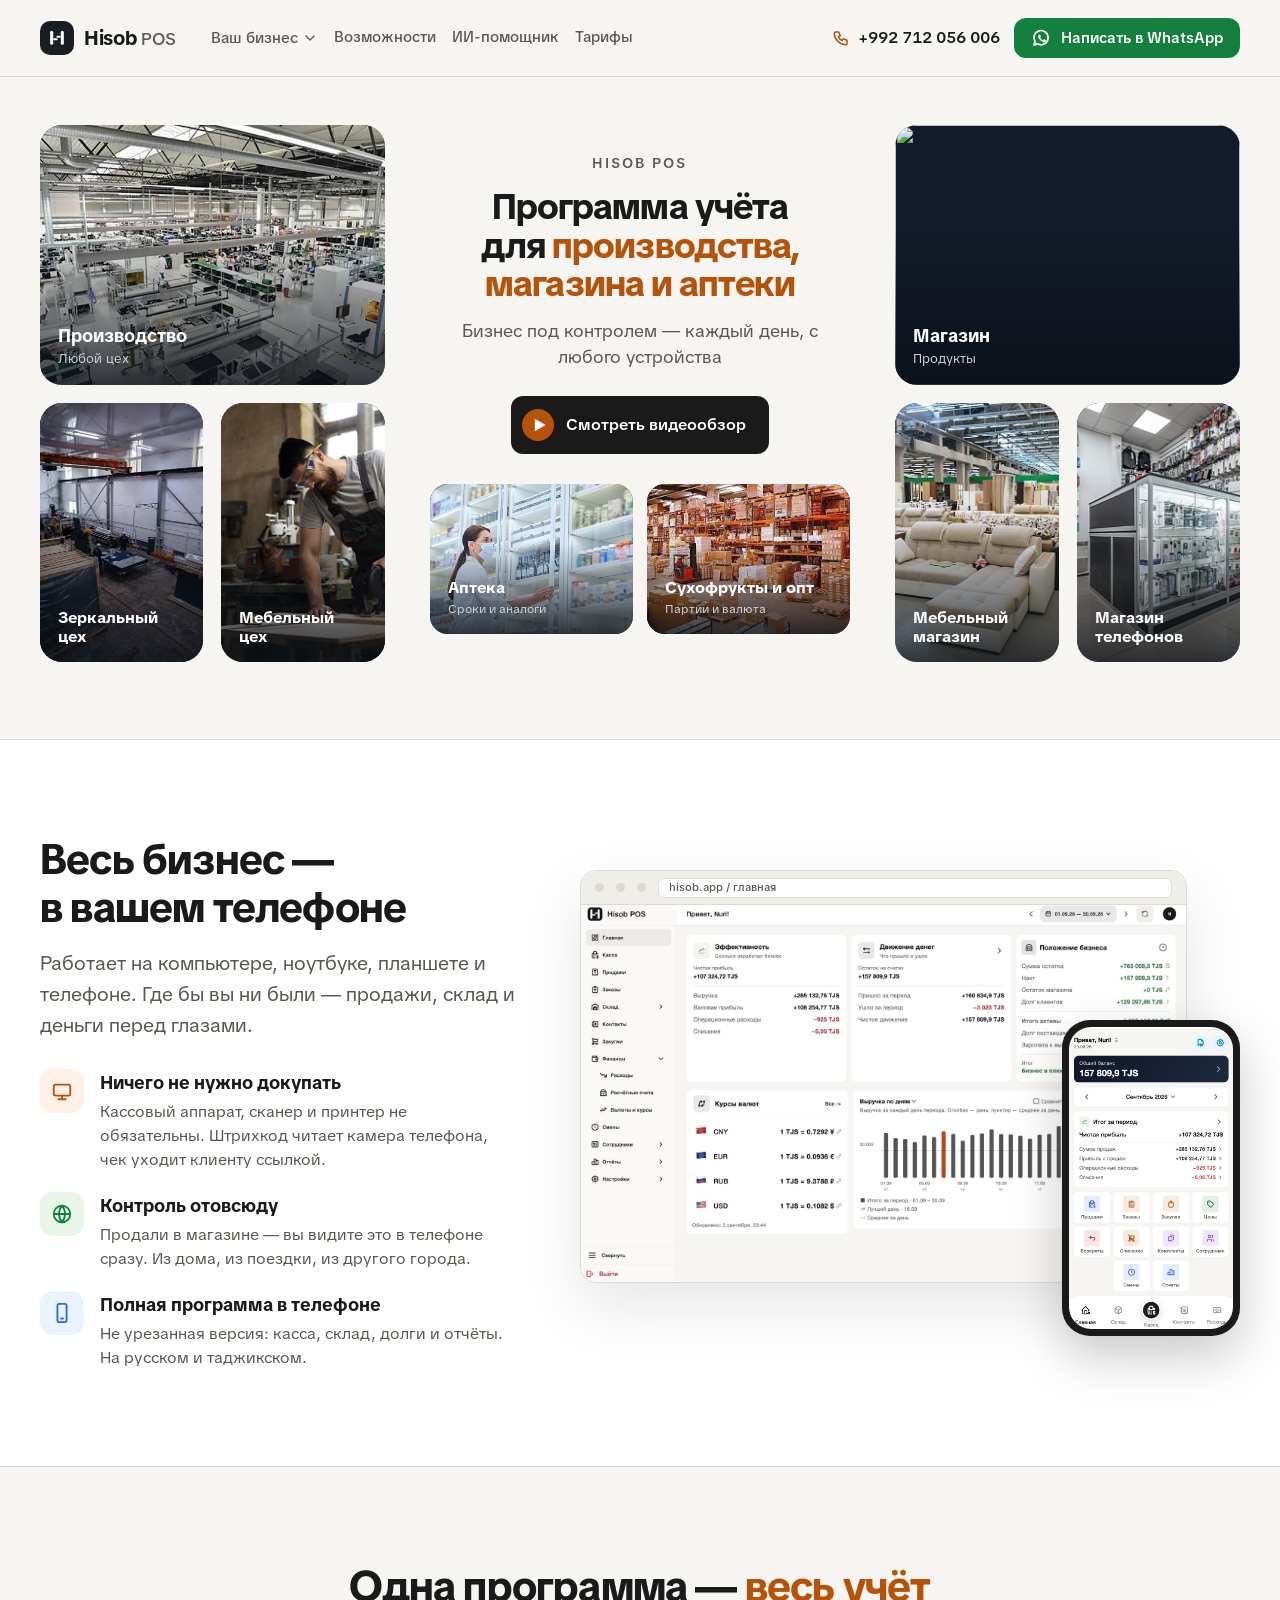
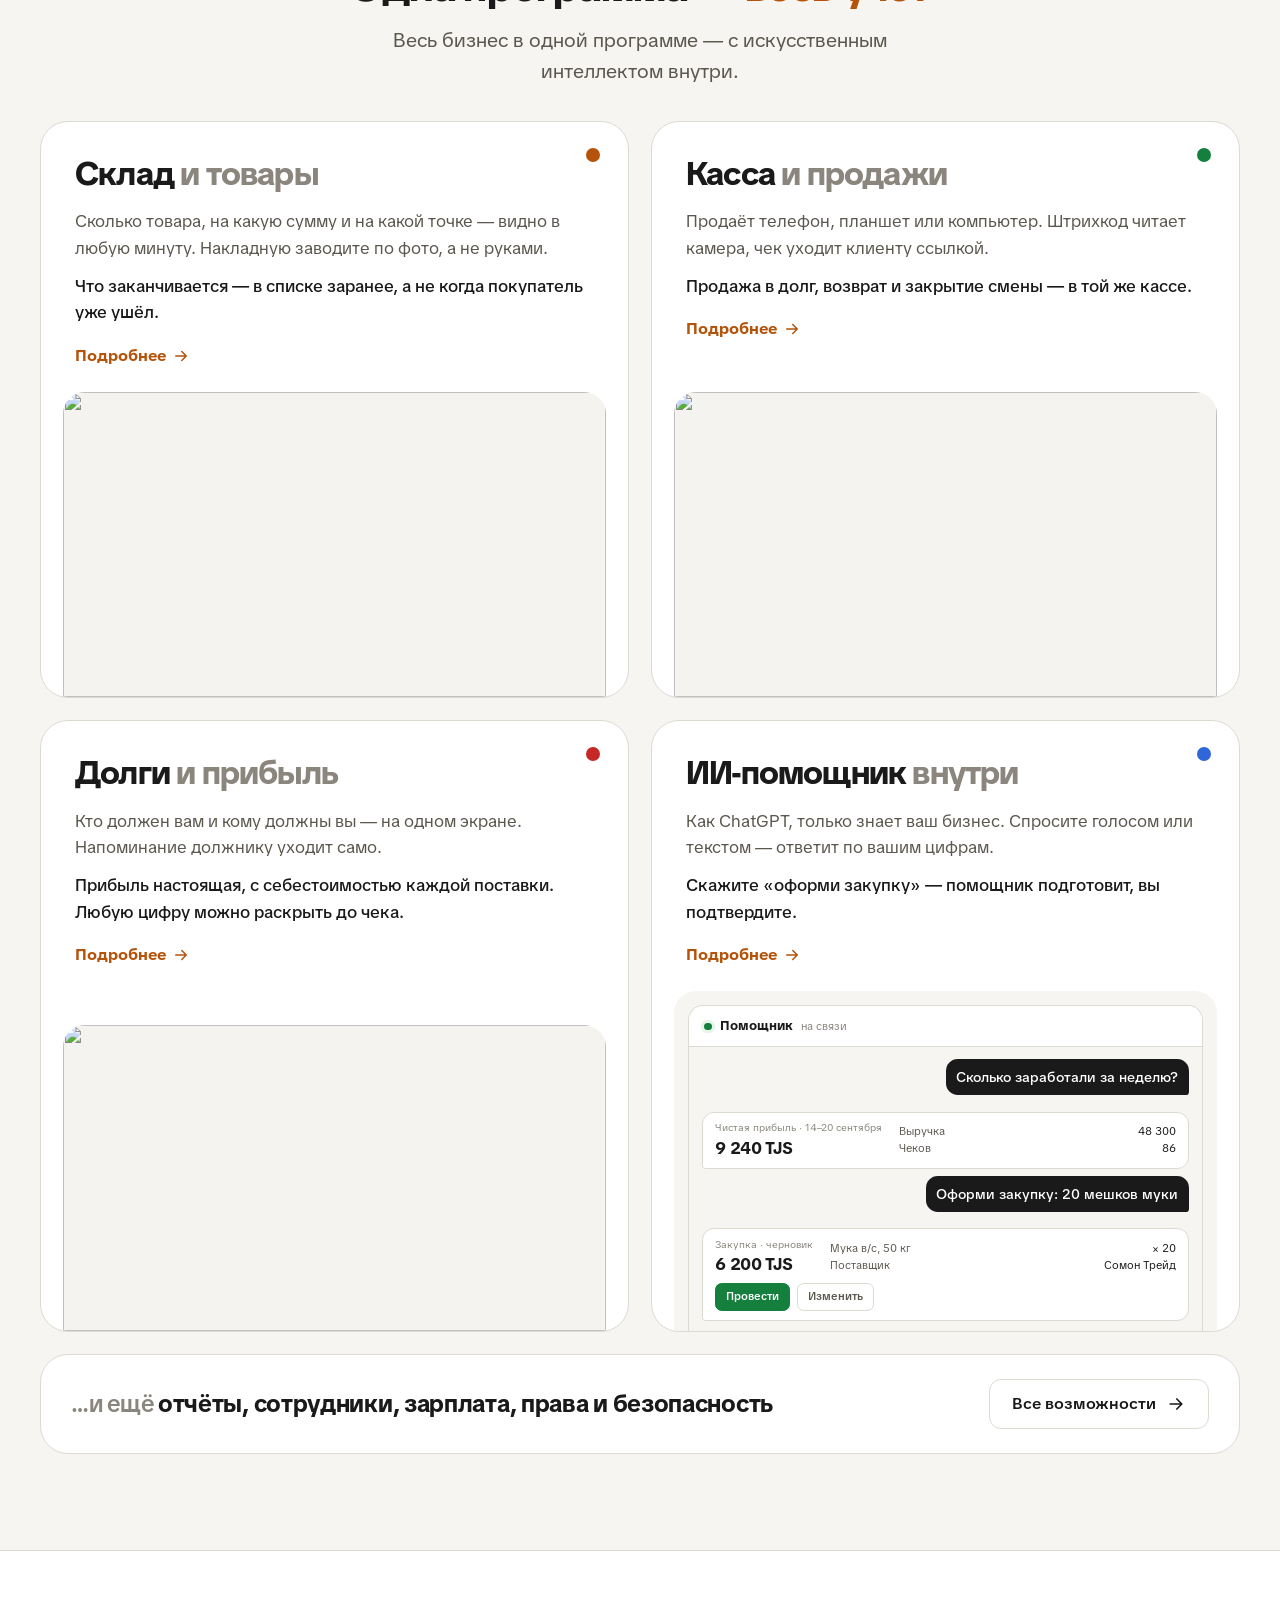
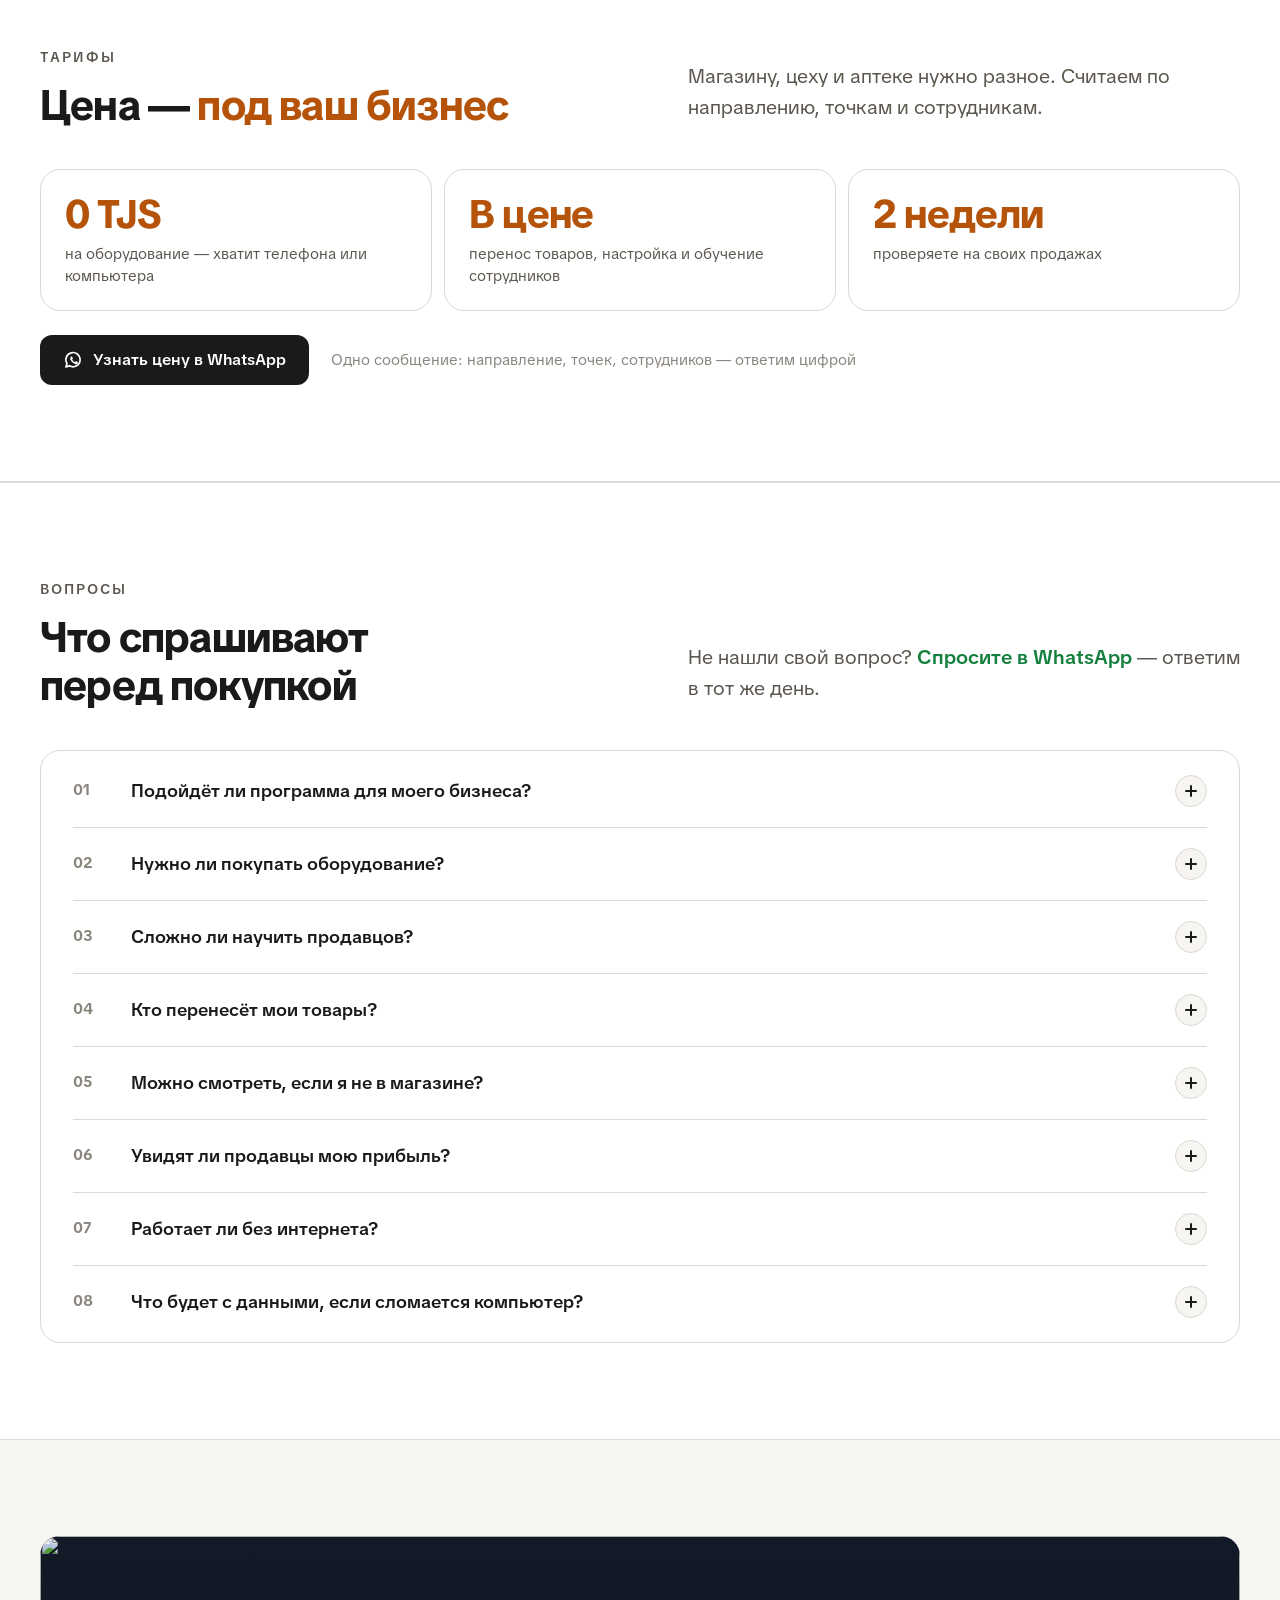
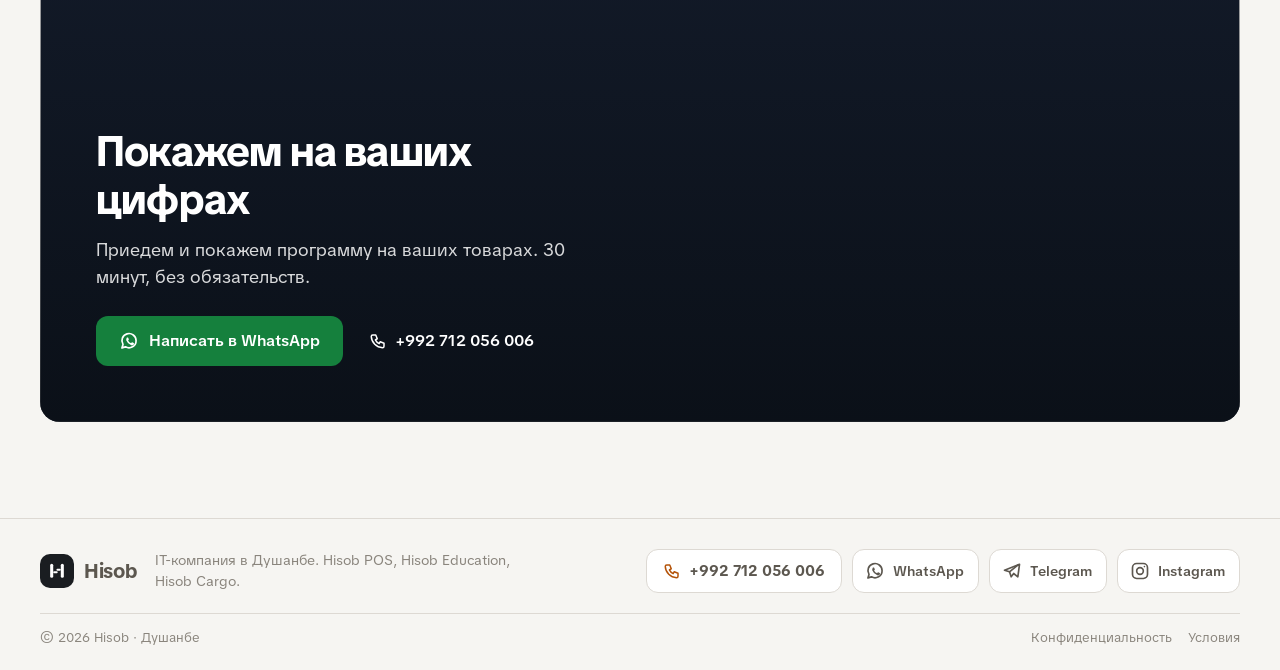
==== commit 828c7a40: "fixed app" ====
--- a/index.html
+++ b/index.html
@@ -21,7 +21,7 @@
 <link rel="preconnect" href="https://fonts.googleapis.com">
 <link rel="preconnect" href="https://fonts.gstatic.com" crossorigin>
 <link href="https://fonts.googleapis.com/css2?family=TikTok+Sans:wght@400;500;600;700;800&display=swap" rel="stylesheet">
-<link rel="stylesheet" href="styles.css?v=01768498">
+<link rel="stylesheet" href="styles.css?v=d9b0c380">
 </head>
 <body>
 <header class="header" id="header">
--- a/styles.css
+++ b/styles.css
@@ -894,3 +894,20 @@
 }
 .fp-img.fp-chat { background: var(--ground); padding: 18px 18px 0; aspect-ratio: auto; }
 .fp-img.fp-chat .ai-chat { max-width: 640px; margin: 0 auto; border-radius: 18px 18px 0 0; box-shadow: none; border-bottom: 0; }
+
+/* ---- возможности: вкладки-разделы сверху, под шапкой ---- */
+.fp-nav { position: sticky; top: 76px; bottom: auto; z-index: 30; display: block; padding: 0; margin: 0 0 8px; pointer-events: auto; background: rgba(246,245,242,.92); backdrop-filter: blur(10px); -webkit-backdrop-filter: blur(10px); border-bottom: 1px solid var(--rule); }
+.fp-nav > .wrap { pointer-events: auto; display: block; background: none; border: 0; border-radius: 0; box-shadow: none; padding: 0 20px; }
+.fp-tabs { display: flex; gap: 4px; overflow-x: auto; scrollbar-width: none; }
+.fp-tabs::-webkit-scrollbar { display: none; }
+.fp-nav a { border-radius: 0; padding: 15px 14px 13px; border-bottom: 2px solid transparent; font-size: 14px; }
+.fp-nav a:hover { background: none; color: var(--ink); }
+.fp-nav a.on { background: none; color: var(--ink); border-bottom-color: var(--amber); }
+@media (max-width: 820px) { .fp-nav { top: 76px; } .fp-nav a { padding: 13px 12px 11px; font-size: 13.5px; } }
+/* лента: надёжная раскладка без flex (Safari) */
+@media (max-width: 820px) {
+  .hero-collage .hero-strip { display: block; overflow: hidden; white-space: nowrap; }
+  .hero-strip .hero-track { display: inline-block; width: auto; white-space: nowrap; }
+  .hero-strip .hero-group { display: inline-block; white-space: nowrap; font-size: 0; line-height: 0; padding: 0; }
+  .hero-strip .hero-group .ptile { display: inline-block; vertical-align: top; width: 164px; min-height: 0; height: 104px; margin: 0 10px 0 0; white-space: normal; line-height: 1.2; }
+}
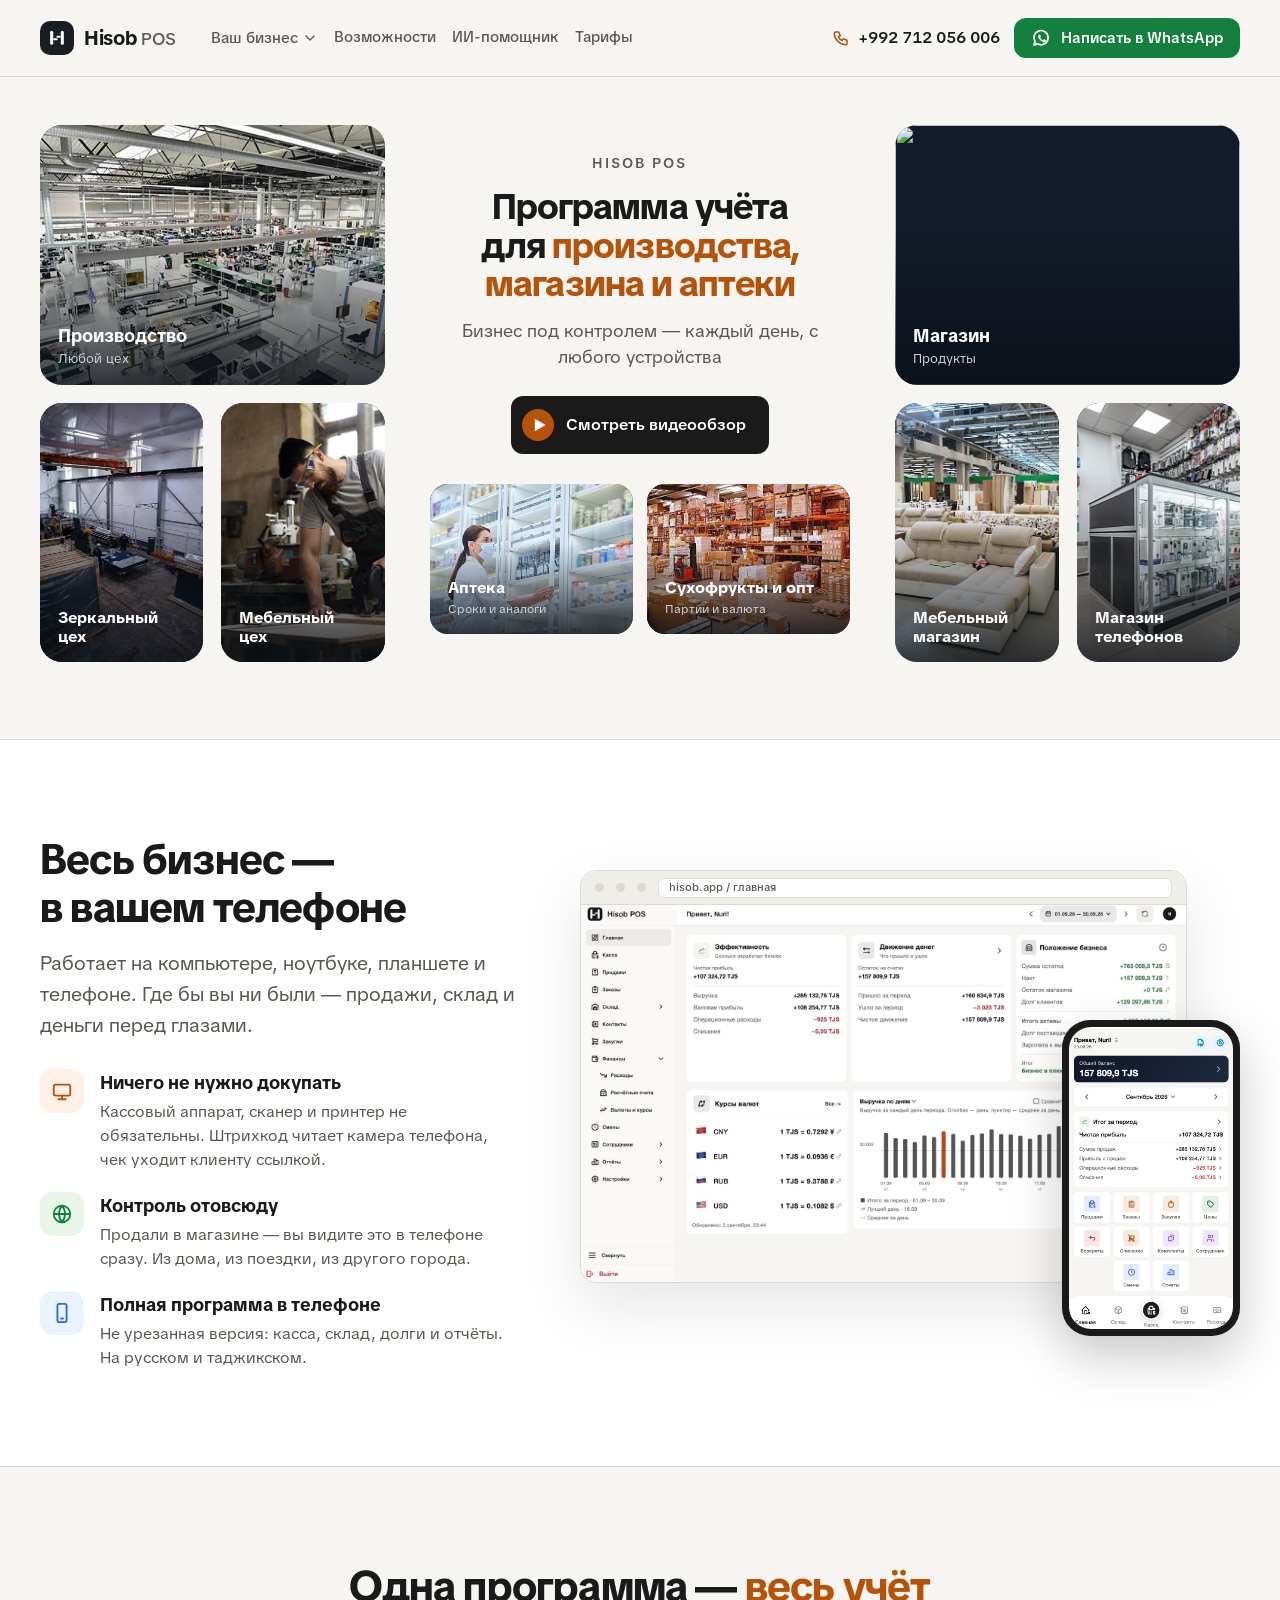
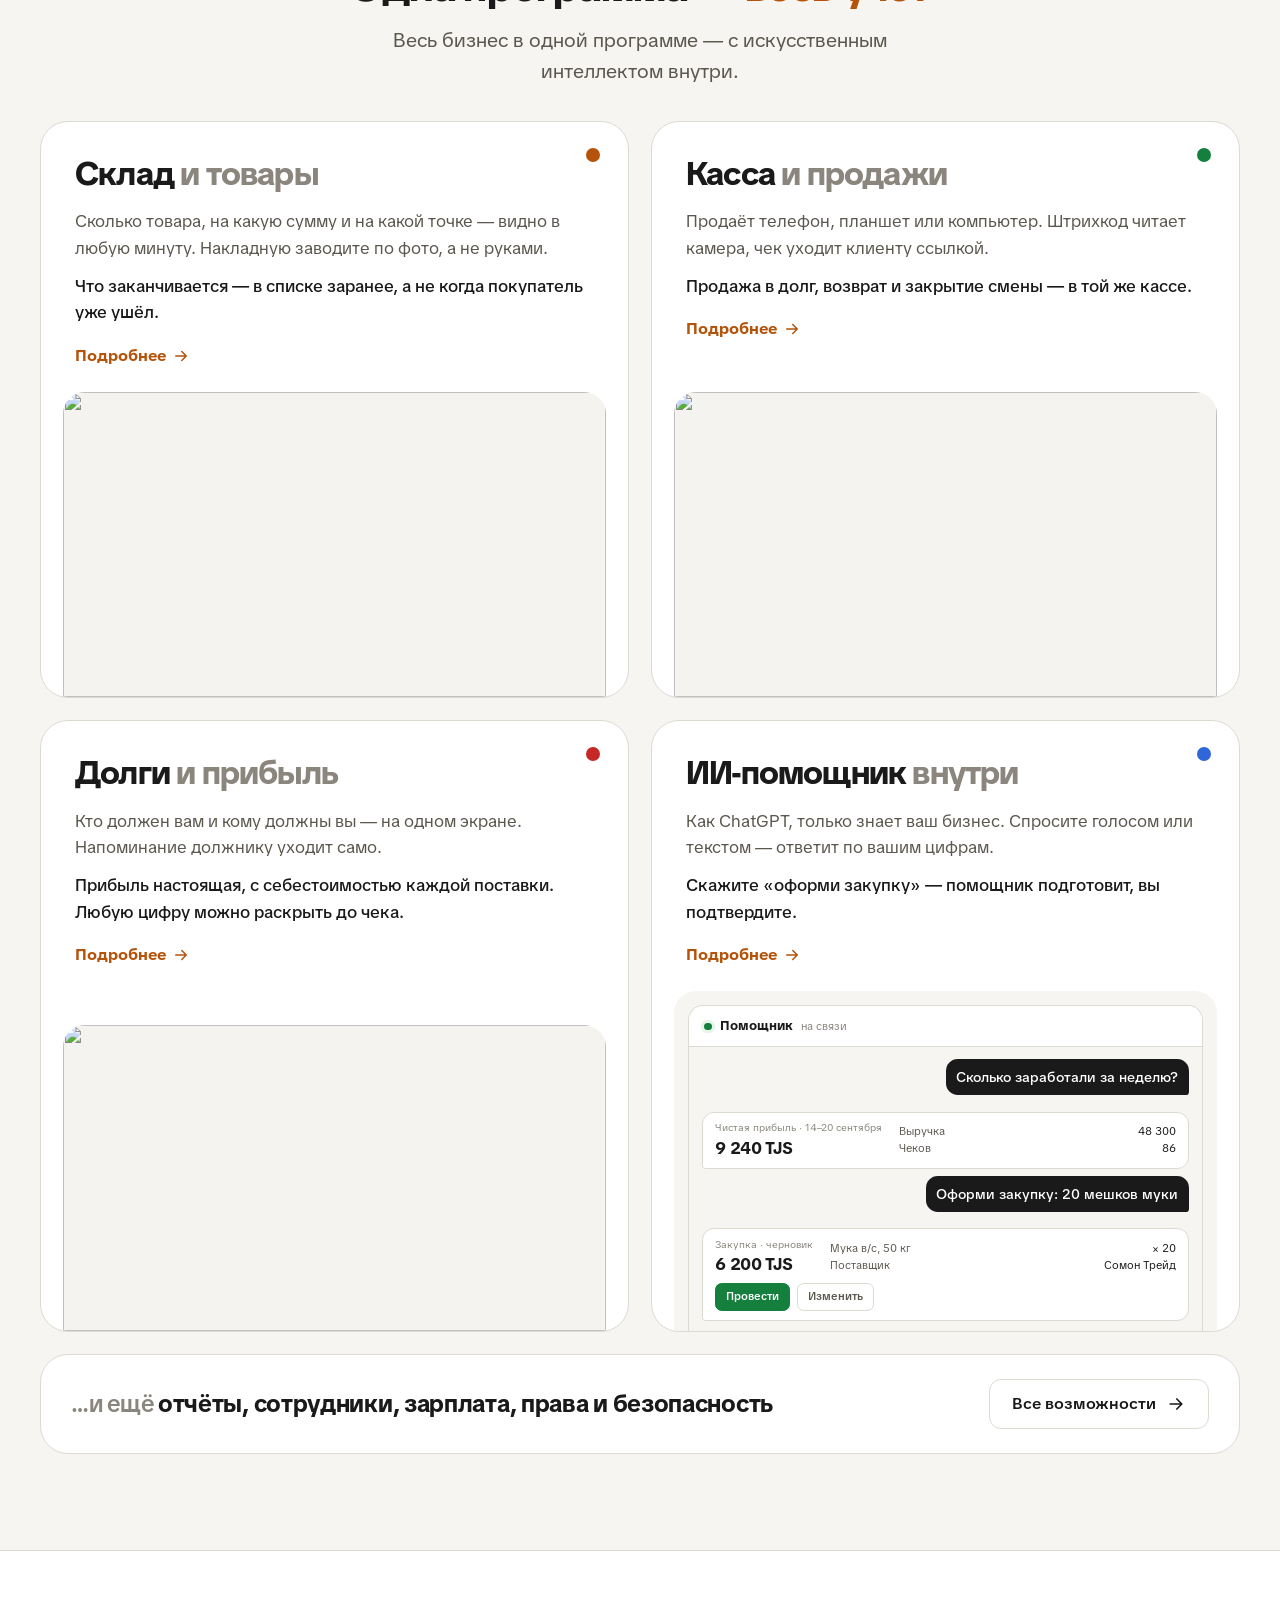
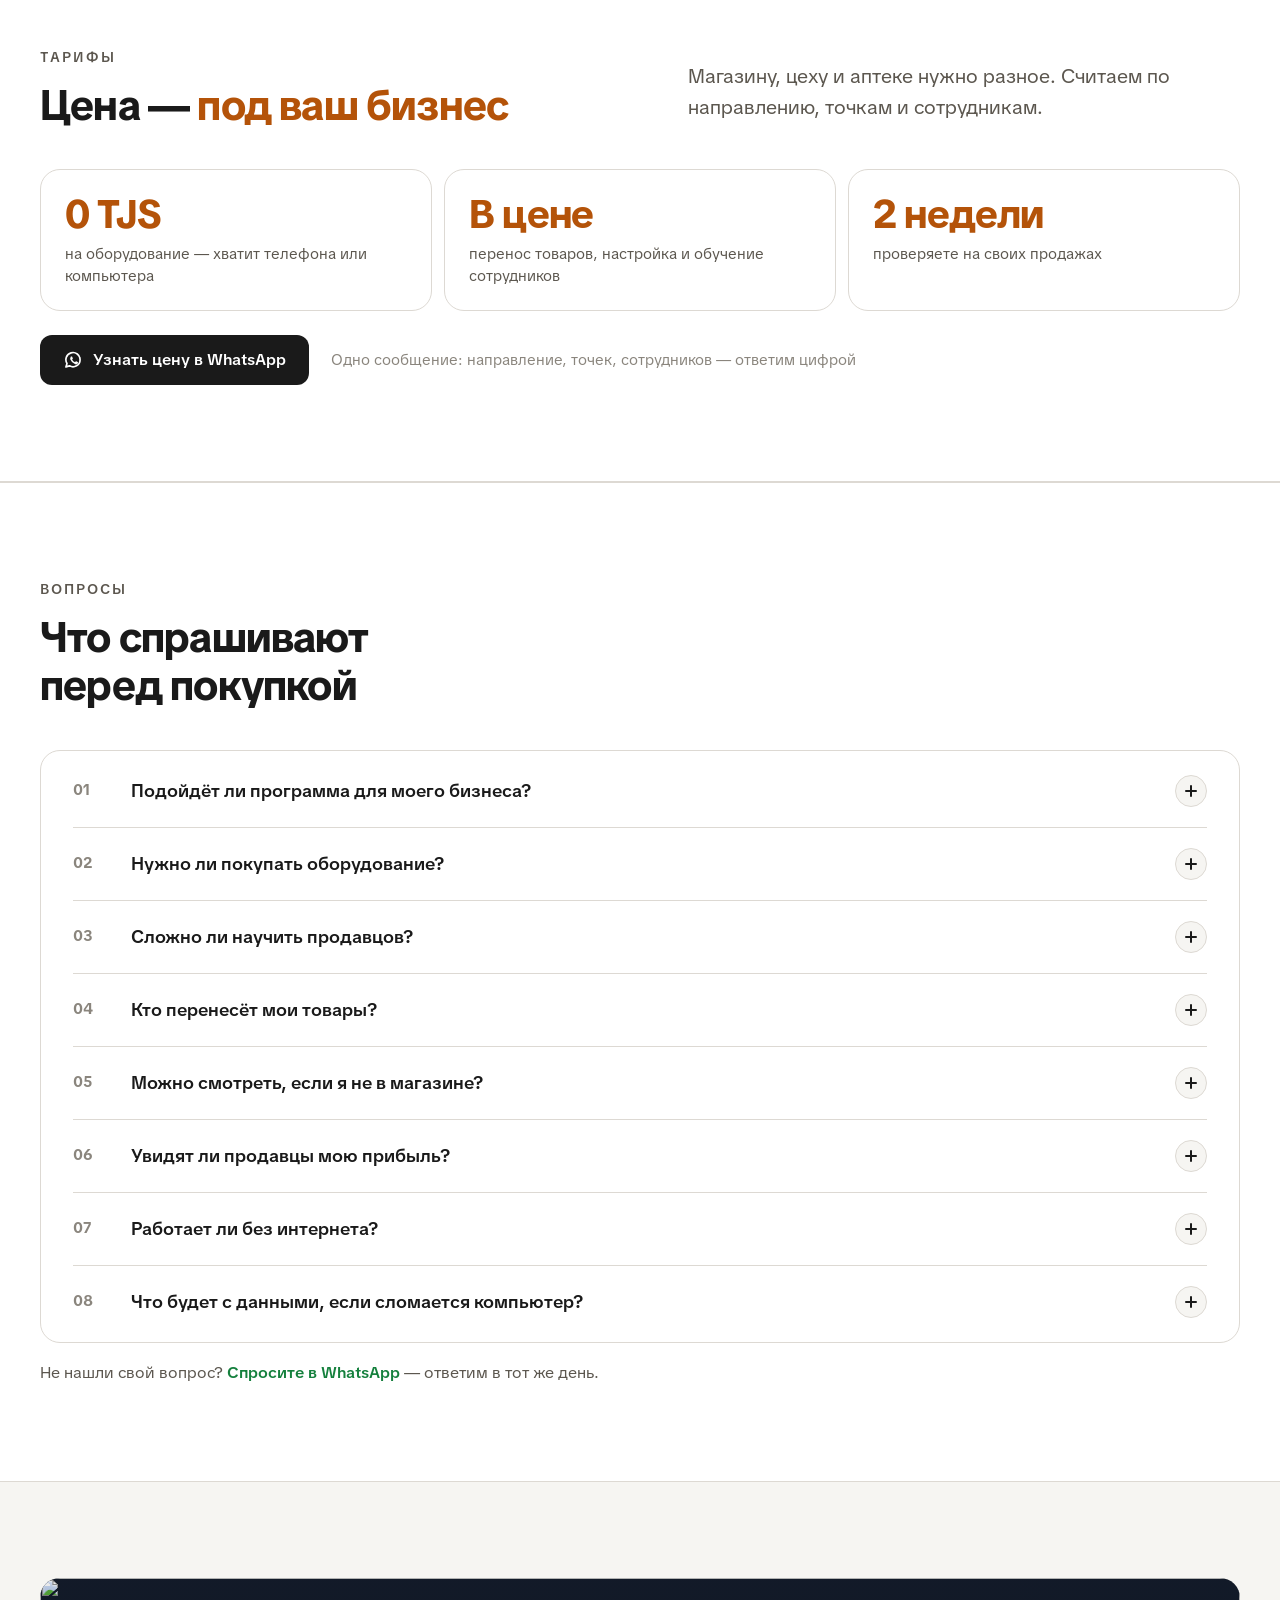
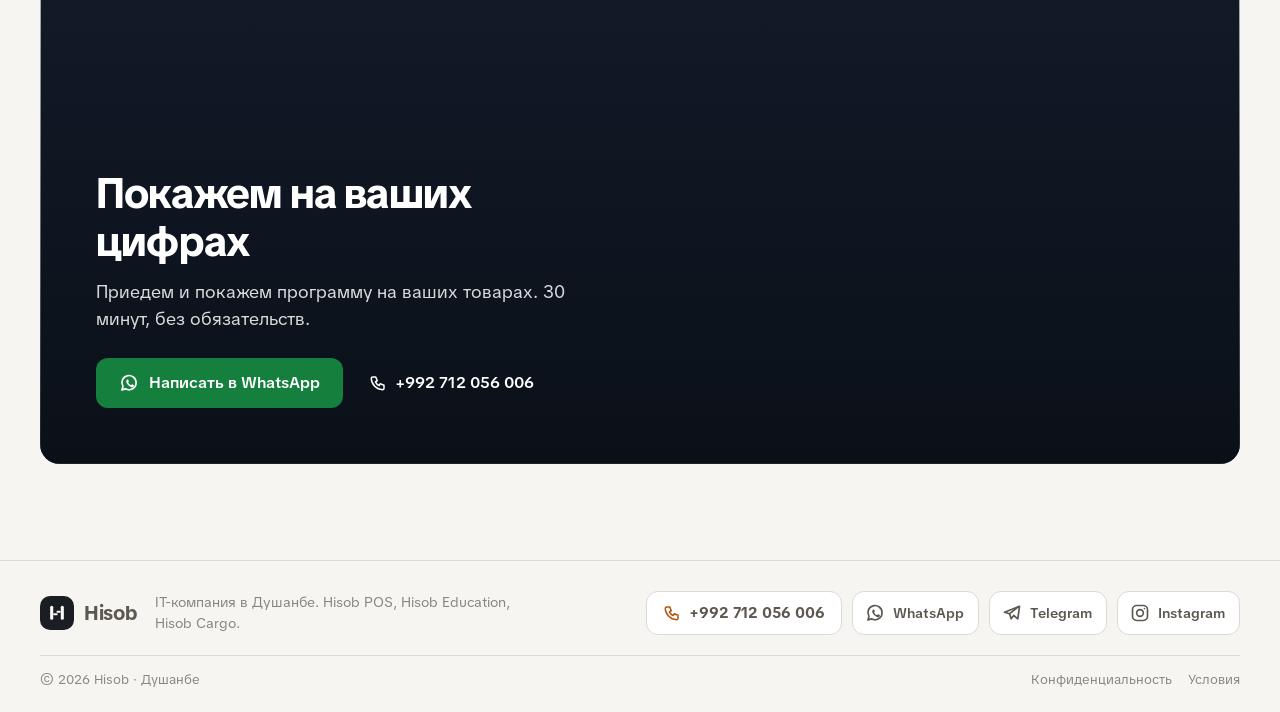
==== commit d320b128: "fixed app" ====
--- a/index.html
+++ b/index.html
@@ -21,7 +21,7 @@
 <link rel="preconnect" href="https://fonts.googleapis.com">
 <link rel="preconnect" href="https://fonts.gstatic.com" crossorigin>
 <link href="https://fonts.googleapis.com/css2?family=TikTok+Sans:wght@400;500;600;700;800&display=swap" rel="stylesheet">
-<link rel="stylesheet" href="styles.css?v=d9b0c380">
+<link rel="stylesheet" href="styles.css?v=54dd4076">
 </head>
 <body>
 <header class="header" id="header">
@@ -53,7 +53,7 @@
       <a class="header-phone" href="tel:+992712056006"><svg width="18" height="18" viewBox="0 0 24 24" fill="none" stroke="currentColor" stroke-width="2" stroke-linecap="round" stroke-linejoin="round" aria-hidden="true"><path d="M5 4h4l2 5-2.5 1.5a11 11 0 0 0 5 5L15 13l5 2v4a2 2 0 0 1-2 2A16 16 0 0 1 3 6a2 2 0 0 1 2-2"/></svg> <span>+992 712 056 006</span></a>
       <a class="btn btn-wa btn-sm" href="https://wa.me/992712056006?text=%D0%97%D0%B4%D1%80%D0%B0%D0%B2%D1%81%D1%82%D0%B2%D1%83%D0%B9%D1%82%D0%B5%21%20%D0%A5%D0%BE%D1%87%D1%83%20%D0%B7%D0%B0%D0%BF%D0%B8%D1%81%D0%B0%D1%82%D1%8C%D1%81%D1%8F%20%D0%BD%D0%B0%20%D0%BF%D0%BE%D0%BA%D0%B0%D0%B7%20Hisob%20POS." target="_blank" rel="noopener"><svg width="18" height="18" viewBox="0 0 24 24" fill="none" stroke="currentColor" stroke-width="2" stroke-linecap="round" stroke-linejoin="round" aria-hidden="true"><path d="M20.5 11.6a8.5 8.5 0 0 1-12.7 7.4L3.5 20.3l1.3-4.2A8.5 8.5 0 1 1 20.5 11.6z"/><path fill="currentColor" stroke="none" d="M9.3 8.1c.2-.4.4-.4.7-.4h.5c.2 0 .4.1.5.4l.8 1.8c.1.2.1.4-.1.6l-.6.7c-.1.1-.1.3 0 .5a6.3 6.3 0 0 0 3 2.8c.2.1.4.1.5 0l.7-.8c.2-.2.4-.2.6-.1l1.8.8c.2.1.3.3.3.5 0 .8-.4 1.5-1 1.9-.7.5-1.5.6-2.3.3a10 10 0 0 1-5.9-5.7c-.3-.8-.2-1.7.2-2.4z"/></svg> Написать в WhatsApp</a>
     </div>
-    <a class="header-wa" href="https://wa.me/992712056006?text=%D0%97%D0%B4%D1%80%D0%B0%D0%B2%D1%81%D1%82%D0%B2%D1%83%D0%B9%D1%82%D0%B5%21%20%D0%A5%D0%BE%D1%87%D1%83%20%D0%B7%D0%B0%D0%BF%D0%B8%D1%81%D0%B0%D1%82%D1%8C%D1%81%D1%8F%20%D0%BD%D0%B0%20%D0%BF%D0%BE%D0%BA%D0%B0%D0%B7%20Hisob%20POS." target="_blank" rel="noopener" aria-label="Написать в WhatsApp"><svg width="18" height="18" viewBox="0 0 24 24" fill="none" stroke="currentColor" stroke-width="2" stroke-linecap="round" stroke-linejoin="round" aria-hidden="true"><path d="M20.5 11.6a8.5 8.5 0 0 1-12.7 7.4L3.5 20.3l1.3-4.2A8.5 8.5 0 1 1 20.5 11.6z"/><path fill="currentColor" stroke="none" d="M9.3 8.1c.2-.4.4-.4.7-.4h.5c.2 0 .4.1.5.4l.8 1.8c.1.2.1.4-.1.6l-.6.7c-.1.1-.1.3 0 .5a6.3 6.3 0 0 0 3 2.8c.2.1.4.1.5 0l.7-.8c.2-.2.4-.2.6-.1l1.8.8c.2.1.3.3.3.5 0 .8-.4 1.5-1 1.9-.7.5-1.5.6-2.3.3a10 10 0 0 1-5.9-5.7c-.3-.8-.2-1.7.2-2.4z"/></svg></a>
+    <a class="header-wa" href="https://wa.me/992712056006?text=%D0%97%D0%B4%D1%80%D0%B0%D0%B2%D1%81%D1%82%D0%B2%D1%83%D0%B9%D1%82%D0%B5%21%20%D0%A5%D0%BE%D1%87%D1%83%20%D0%B7%D0%B0%D0%BF%D0%B8%D1%81%D0%B0%D1%82%D1%8C%D1%81%D1%8F%20%D0%BD%D0%B0%20%D0%BF%D0%BE%D0%BA%D0%B0%D0%B7%20Hisob%20POS." target="_blank" rel="noopener" aria-label="Написать в WhatsApp"><svg width="18" height="18" viewBox="0 0 24 24" fill="none" stroke="currentColor" stroke-width="2" stroke-linecap="round" stroke-linejoin="round" aria-hidden="true"><path d="M20.5 11.6a8.5 8.5 0 0 1-12.7 7.4L3.5 20.3l1.3-4.2A8.5 8.5 0 1 1 20.5 11.6z"/><path fill="currentColor" stroke="none" d="M9.3 8.1c.2-.4.4-.4.7-.4h.5c.2 0 .4.1.5.4l.8 1.8c.1.2.1.4-.1.6l-.6.7c-.1.1-.1.3 0 .5a6.3 6.3 0 0 0 3 2.8c.2.1.4.1.5 0l.7-.8c.2-.2.4-.2.6-.1l1.8.8c.2.1.3.3.3.5 0 .8-.4 1.5-1 1.9-.7.5-1.5.6-2.3.3a10 10 0 0 1-5.9-5.7c-.3-.8-.2-1.7.2-2.4z"/></svg><span>WhatsApp</span></a>
     <button class="menu-btn" id="menuBtn" type="button" aria-label="Меню" aria-expanded="false"><span></span><span></span><span></span></button>
   </div>
 </header>
@@ -173,7 +173,7 @@
   </div>
 </div></section>
 <section class="section section-alt" id="voprosy"><div class="wrap">
-  <div class="section-head"><div><span class="eyebrow">Вопросы</span><h2 class="h2">Что спрашивают<br>перед покупкой</h2></div><p class="lead">Не нашли свой вопрос? <a href="https://wa.me/992712056006?text=%D0%97%D0%B4%D1%80%D0%B0%D0%B2%D1%81%D1%82%D0%B2%D1%83%D0%B9%D1%82%D0%B5%21%20%D0%A3%20%D0%BC%D0%B5%D0%BD%D1%8F%20%D0%B2%D0%BE%D0%BF%D1%80%D0%BE%D1%81%20%D0%BF%D1%80%D0%BE%20Hisob%20POS%3A%20" target="_blank" rel="noopener">Спросите в WhatsApp</a> — ответим в тот же день.</p></div>
+  <div class="section-head"><div><span class="eyebrow">Вопросы</span><h2 class="h2">Что спрашивают<br>перед покупкой</h2></div></div>
   <div class="faq faq-card">
     <details><summary><i>01</i><span>Подойдёт ли программа для моего бизнеса?</span><em></em></summary><p>Если вы продаёте товар или производите изделия — скорее всего, да: магазины, цеха, аптеки, опт. Напишите, чем занимаетесь, — скажем честно.</p></details>
     <details><summary><i>02</i><span>Нужно ли покупать оборудование?</span><em></em></summary><p>Нет. Хватит телефона, планшета или компьютера, которые у вас уже есть. Сканер и принтер чеков можно подключить позже, если захотите.</p></details>
@@ -184,6 +184,7 @@
     <details><summary><i>07</i><span>Работает ли без интернета?</span><em></em></summary><p>Пока нужен интернет — мобильного хватает. Работа без связи скоро выйдет в обновлении.</p></details>
     <details><summary><i>08</i><span>Что будет с данными, если сломается компьютер?</span><em></em></summary><p>Ничего. База хранится на сервере с автоматическими копиями, а не в компьютере магазина. Данные вашей компании отделены от других.</p></details>
   </div>
+  <p class="faq-foot">Не нашли свой вопрос? <a href="https://wa.me/992712056006?text=%D0%97%D0%B4%D1%80%D0%B0%D0%B2%D1%81%D1%82%D0%B2%D1%83%D0%B9%D1%82%D0%B5%21%20%D0%A3%20%D0%BC%D0%B5%D0%BD%D1%8F%20%D0%B2%D0%BE%D0%BF%D1%80%D0%BE%D1%81%20%D0%BF%D1%80%D0%BE%20Hisob%20POS%3A%20" target="_blank" rel="noopener">Спросите в WhatsApp</a> — ответим в тот же день.</p>
 </div></section>
 <section class="section"><div class="wrap">
   <div class="cta-photo">
--- a/styles.css
+++ b/styles.css
@@ -911,3 +911,28 @@
   .hero-strip .hero-group { display: inline-block; white-space: nowrap; font-size: 0; line-height: 0; padding: 0; }
   .hero-strip .hero-group .ptile { display: inline-block; vertical-align: top; width: 164px; min-height: 0; height: 104px; margin: 0 10px 0 0; white-space: normal; line-height: 1.2; }
 }
+
+/* ---- карточки «кому подходит» с иконками ---- */
+.mod-grid li.ic { padding: 20px 24px 20px 78px; min-height: 92px; }
+.mod-grid .mod-ic { position: absolute; left: 22px; top: 20px; width: 42px; height: 42px; border-radius: 13px; background: var(--ground); color: var(--amber); display: grid; place-items: center; }
+.section-alt .mod-grid .mod-ic { background: var(--paper); }
+.mod-grid li.more { padding: 0; }
+.mod-grid li.more > a { display: block; padding: 20px 24px 20px 78px; color: inherit; text-decoration: none; border-radius: 18px; min-height: 92px; }
+.mod-grid li.more > a:hover { background: var(--hover); }
+.mod-grid li.more > a b::after { content: ' →'; color: var(--amber); }
+@media (max-width: 480px) { .mod-grid li.ic, .mod-grid li.more > a { padding-left: 68px; } .mod-grid .mod-ic { left: 16px; width: 38px; height: 38px; } }
+.faq-foot { margin-top: 18px; color: var(--secondary); font-size: 16px; }
+.faq-foot a { color: var(--green); font-weight: 600; text-decoration: none; }
+.faq-foot a:hover { text-decoration: underline; }
+/* мобильные большие плитки: подпись (Продукты / Одежда / Пекарня…) видна и меняется вместе с фото */
+@media (max-width: 820px) {
+  .hero-collage .p1 .ptile-label small, .hero-collage .p2 .ptile-label small { display: block; font-size: 12px; margin-top: 2px; }
+  .hero-collage .p1 .ptile-label b, .hero-collage .p2 .ptile-label b { font-size: 16px; }
+}
+/* шапка на телефоне: WhatsApp с подписью */
+@media (max-width: 960px) {
+  .header-wa { display: inline-flex; align-items: center; gap: 7px; width: auto; height: 42px; padding: 0 14px 0 11px; border-radius: 12px; font-weight: 700; font-size: 14px; color: #fff; text-decoration: none; }
+  .header-wa svg { width: 21px; height: 21px; }
+}
+@media (max-width: 360px) { .header-wa span { display: none; } .header-wa { width: 42px; padding: 0; justify-content: center; } }
+@media (max-width: 960px) { .header-inner { gap: 12px; } .header-wa { padding: 0 12px 0 10px; height: 40px; } .header-wa + .menu-btn { margin-left: 4px; } }
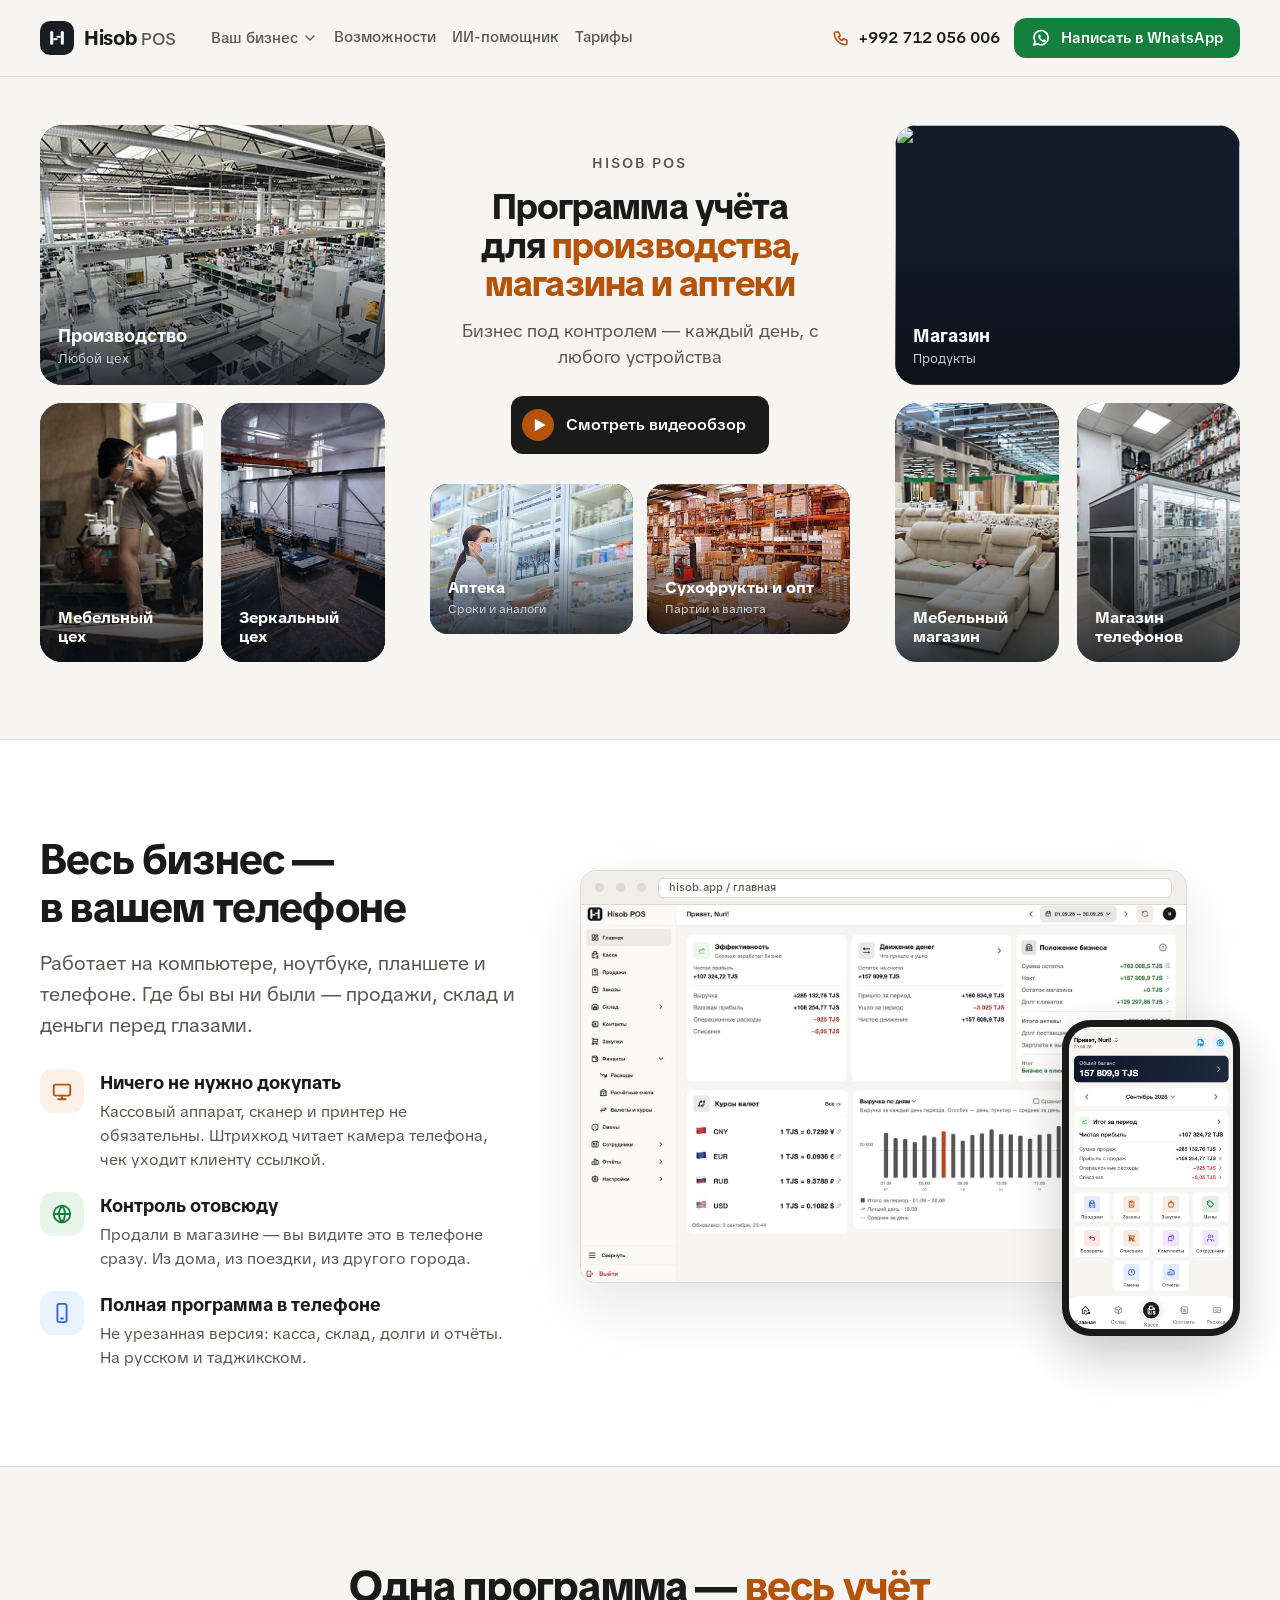
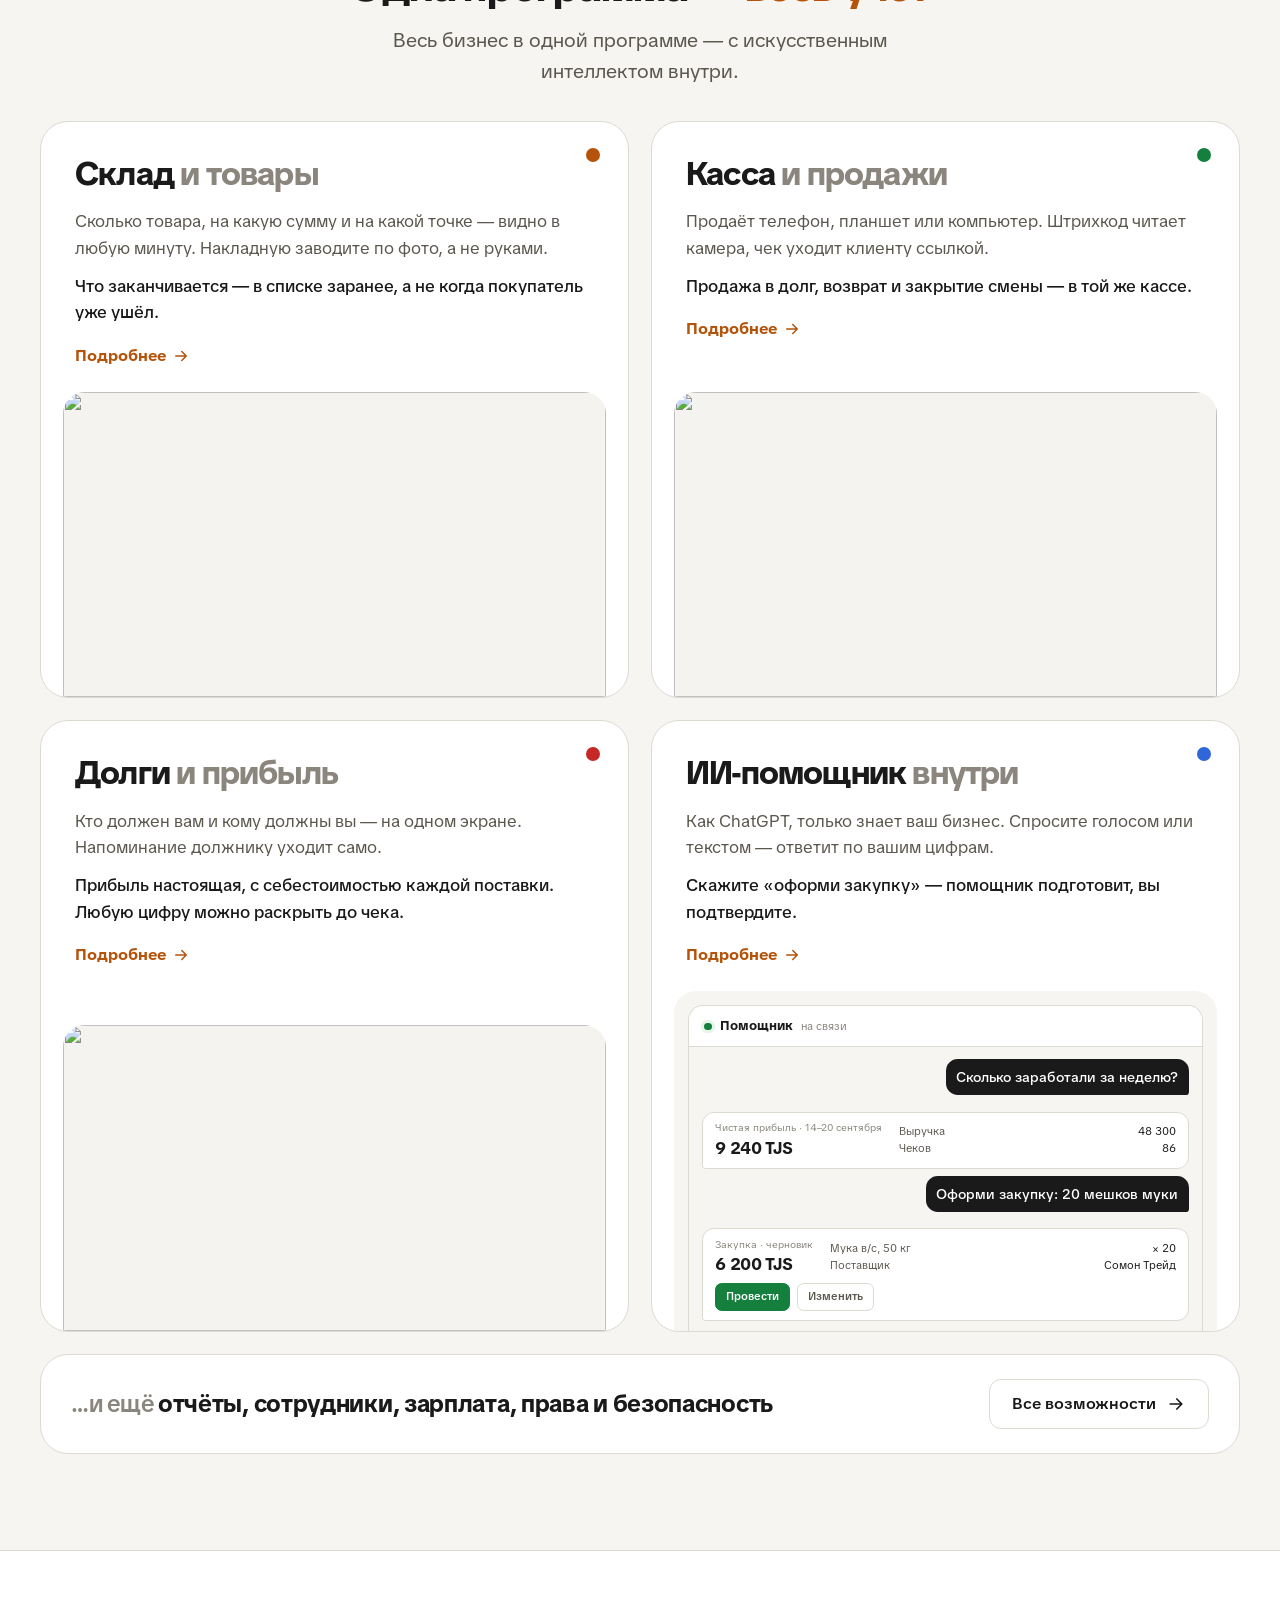
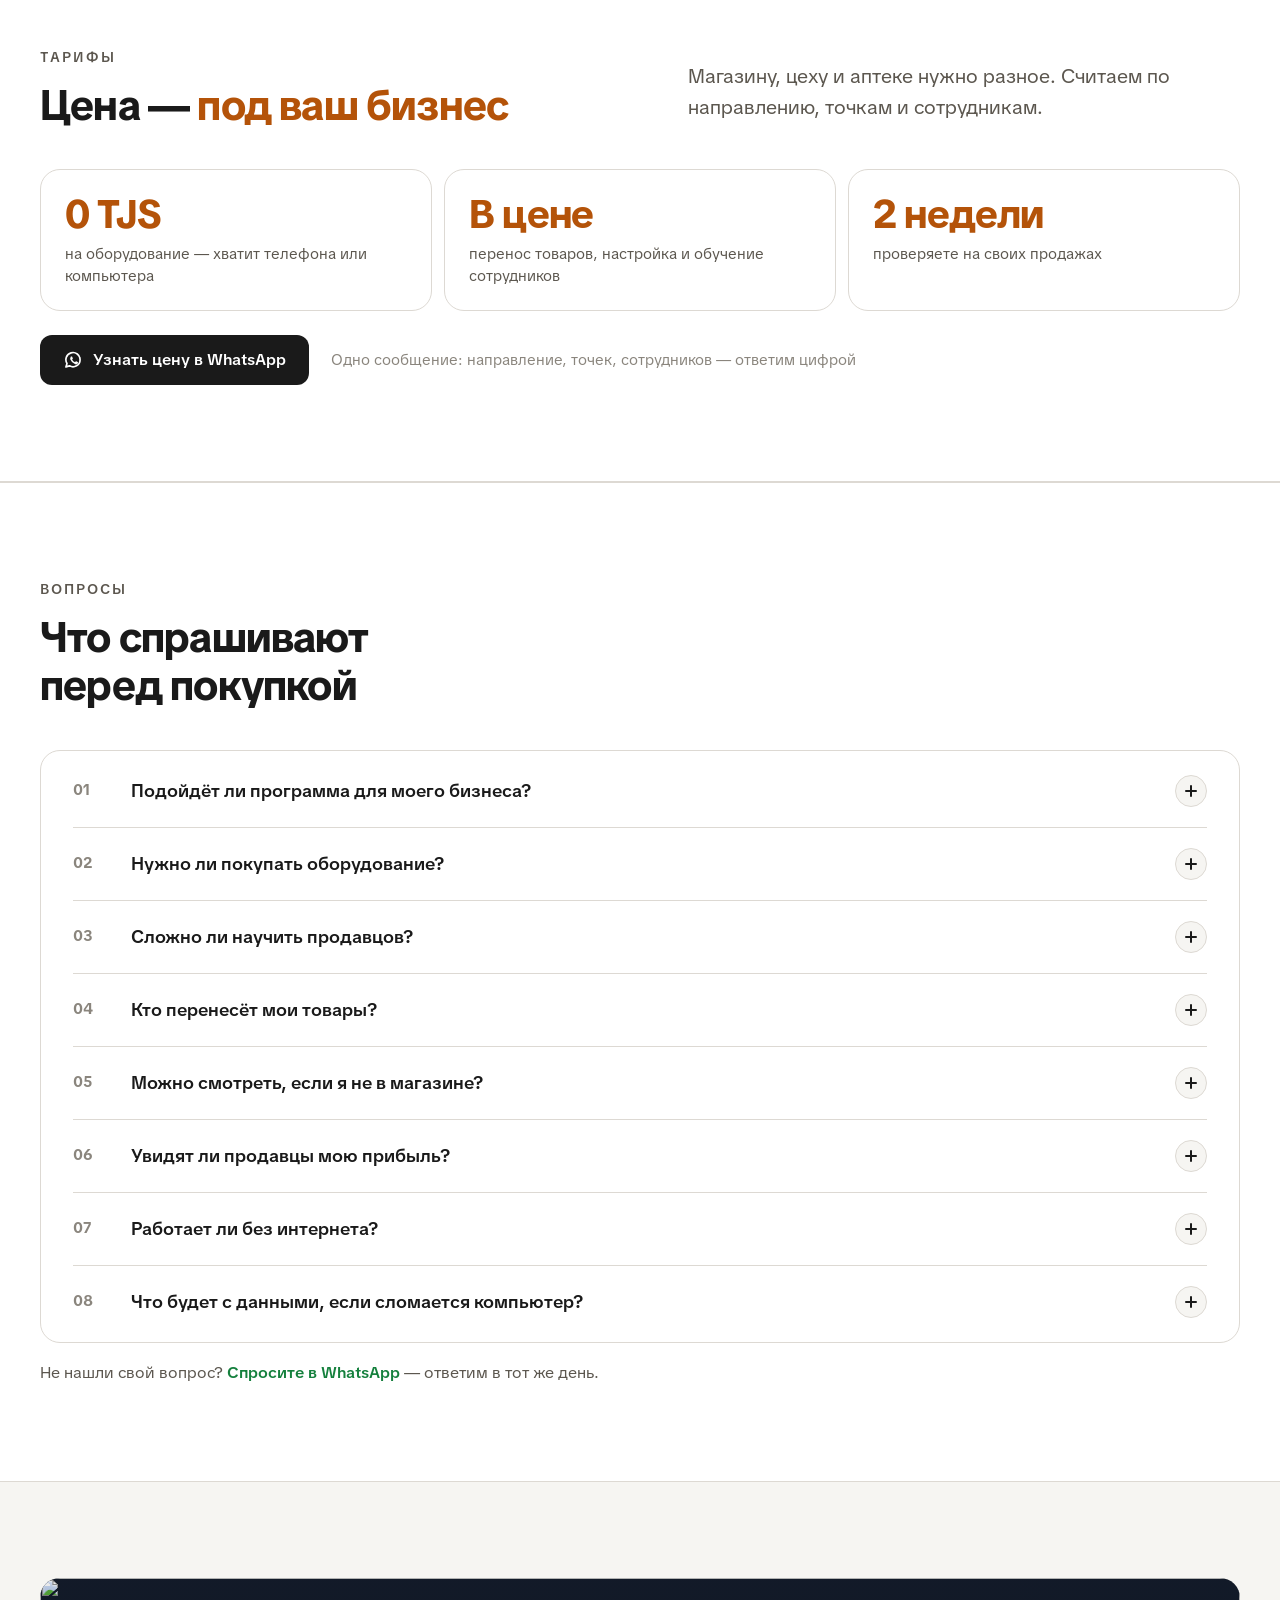
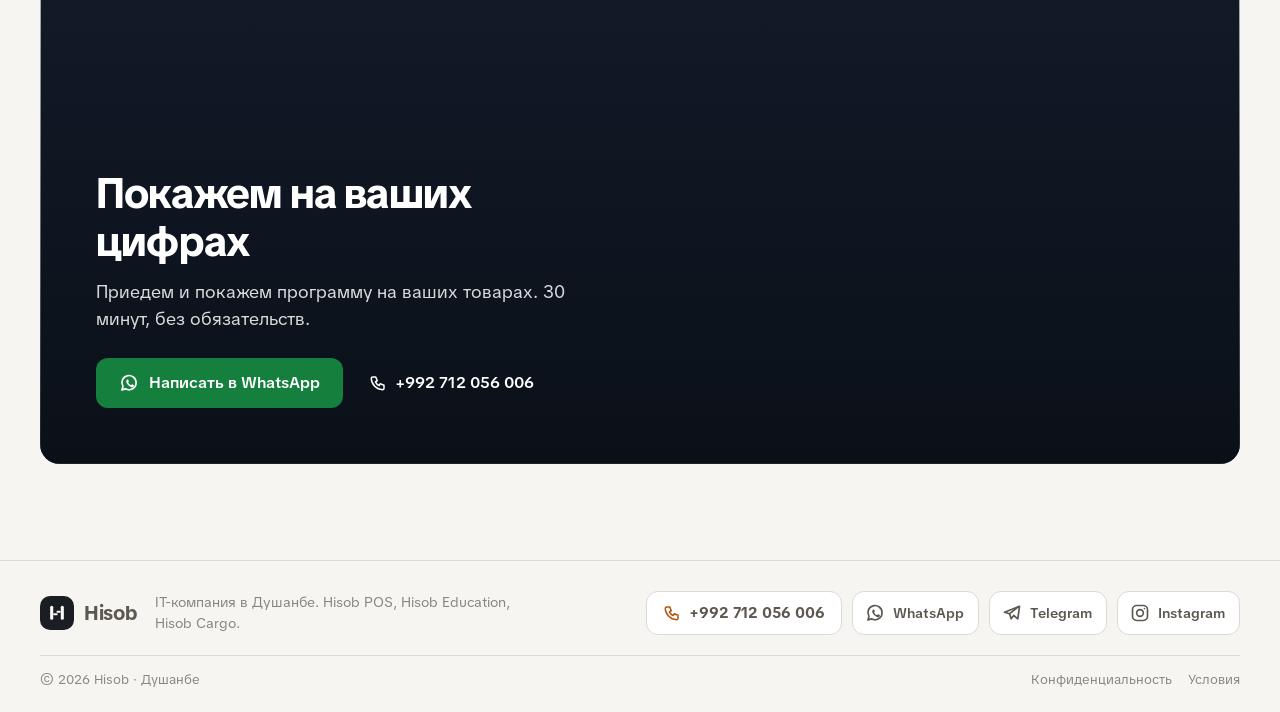
==== commit 7dbcb8ed: "fixed app" ====
--- a/index.html
+++ b/index.html
@@ -21,7 +21,7 @@
 <link rel="preconnect" href="https://fonts.googleapis.com">
 <link rel="preconnect" href="https://fonts.gstatic.com" crossorigin>
 <link href="https://fonts.googleapis.com/css2?family=TikTok+Sans:wght@400;500;600;700;800&display=swap" rel="stylesheet">
-<link rel="stylesheet" href="styles.css?v=54dd4076">
+<link rel="stylesheet" href="styles.css?v=78dbc974">
 </head>
 <body>
 <header class="header" id="header">
@@ -188,7 +188,7 @@
 </div></section>
 <section class="section"><div class="wrap">
   <div class="cta-photo">
-    <img src="https://images.unsplash.com/photo-1697545806245-9795b6056141?w=1800&h=900&fit=crop&crop=entropy&q=72&fm=jpg" alt="" loading="lazy" width="1800" height="900">
+    <img src="https://images.unsplash.com/photo-1753161029695-f1d1e6881257?w=1800&h=900&fit=crop&crop=entropy&q=72&fm=jpg" alt="" loading="lazy" width="1800" height="900">
     <div class="cta-over">
       <h2 class="h2">Покажем на ваших цифрах</h2>
       <p>Приедем и покажем программу на ваших товарах. 30 минут, без обязательств.</p>
@@ -310,9 +310,23 @@
 })();
 </script>
 <script>
-(function(){var st=document.querySelector('.hero-strip');if(!st)return;
-['touchstart','pointerdown'].forEach(function(e){st.addEventListener(e,function(){st.classList.add('paused');},{passive:true});});
-['touchend','touchcancel','pointerup','pointercancel'].forEach(function(e){st.addEventListener(e,function(){setTimeout(function(){st.classList.remove('paused');},1500);},{passive:true});});
+(function(){
+  var st=document.querySelector('.hero-strip'), tr=st&&st.querySelector('.hero-track'); if(!st||!tr) return;
+  if(window.matchMedia&&window.matchMedia('(prefers-reduced-motion: reduce)').matches) return;
+  var speed=45, pos=null, paused=false, last=null, timer=null;
+  function half(){ return tr.getBoundingClientRect().width/2; }
+  function wrap(){ var h=half(); if(h<=0) return; if(st.scrollLeft>=h){ st.scrollLeft-=h; pos=st.scrollLeft; } else if(st.scrollLeft<=0&&paused){ st.scrollLeft+=h; pos=st.scrollLeft; } }
+  function step(ts){
+    if(last==null) last=ts; var dt=Math.min((ts-last)/1000,.05); last=ts;
+    if(st.offsetParent&&!document.hidden&&!paused){ if(pos==null) pos=st.scrollLeft; pos+=speed*dt; st.scrollLeft=Math.round(pos); wrap(); }
+    requestAnimationFrame(step);
+  }
+  function hold(){ paused=true; clearTimeout(timer); }
+  function release(){ clearTimeout(timer); timer=setTimeout(function(){ pos=st.scrollLeft; paused=false; },1800); }
+  ['touchstart','pointerdown','mousedown'].forEach(function(e){ st.addEventListener(e,hold,{passive:true}); });
+  ['touchend','touchcancel','pointerup','pointercancel','mouseup','mouseleave'].forEach(function(e){ st.addEventListener(e,release,{passive:true}); });
+  st.addEventListener('scroll',function(){ if(paused){ wrap(); release(); } },{passive:true});
+  requestAnimationFrame(step);
 })();
 </script>
 </body>
--- a/styles.css
+++ b/styles.css
@@ -936,3 +936,11 @@
 }
 @media (max-width: 360px) { .header-wa span { display: none; } .header-wa { width: 42px; padding: 0; justify-content: center; } }
 @media (max-width: 960px) { .header-inner { gap: 12px; } .header-wa { padding: 0 12px 0 10px; height: 40px; } .header-wa + .menu-btn { margin-left: 4px; } }
+/* лента: едет сама и листается пальцем */
+@media (max-width: 820px) {
+  .hero-collage .hero-strip { overflow-x: auto; overflow-y: hidden; -webkit-overflow-scrolling: touch; scrollbar-width: none; scroll-snap-type: none; }
+  .hero-strip::-webkit-scrollbar { display: none; }
+  .hero-strip .hero-track { animation: none; }
+}
+.mod-grid li.ic.more { padding: 0; }
+@media (max-width: 480px) { .mod-grid li.ic.more { padding: 0; } }
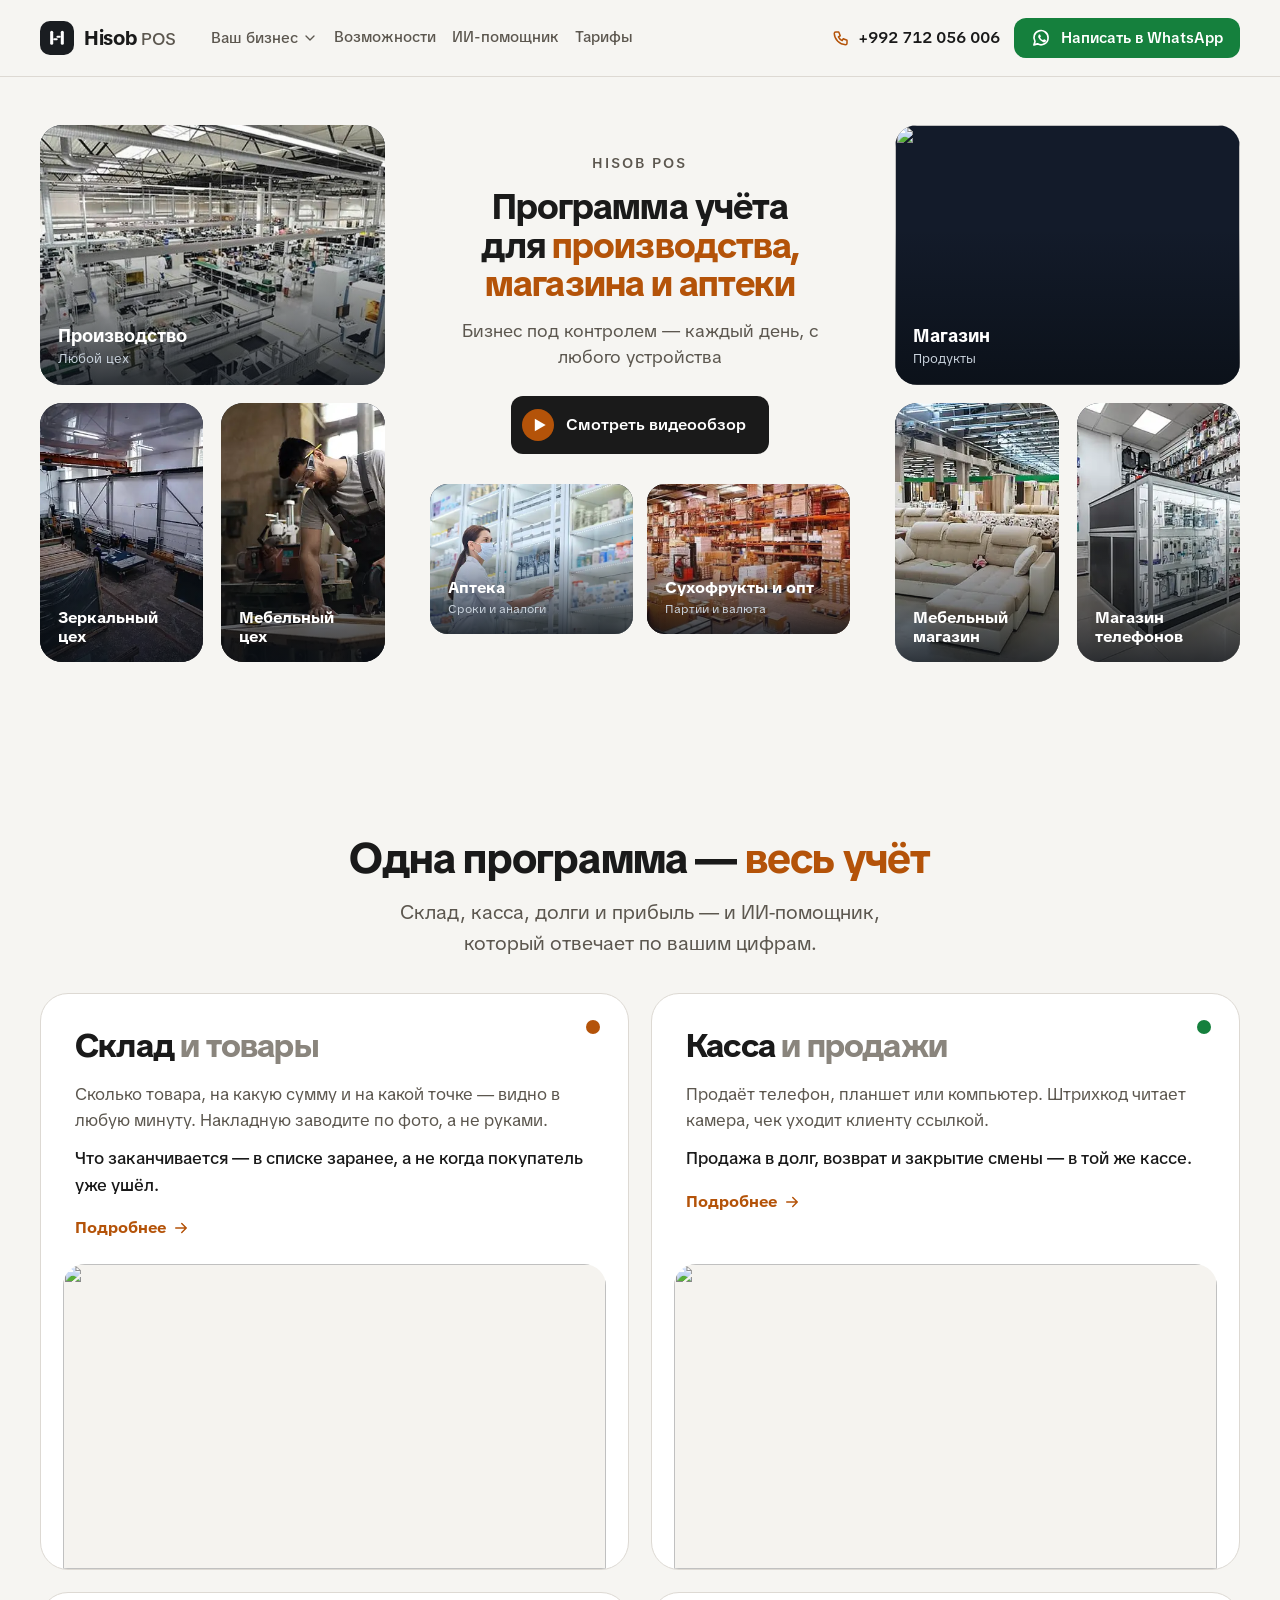
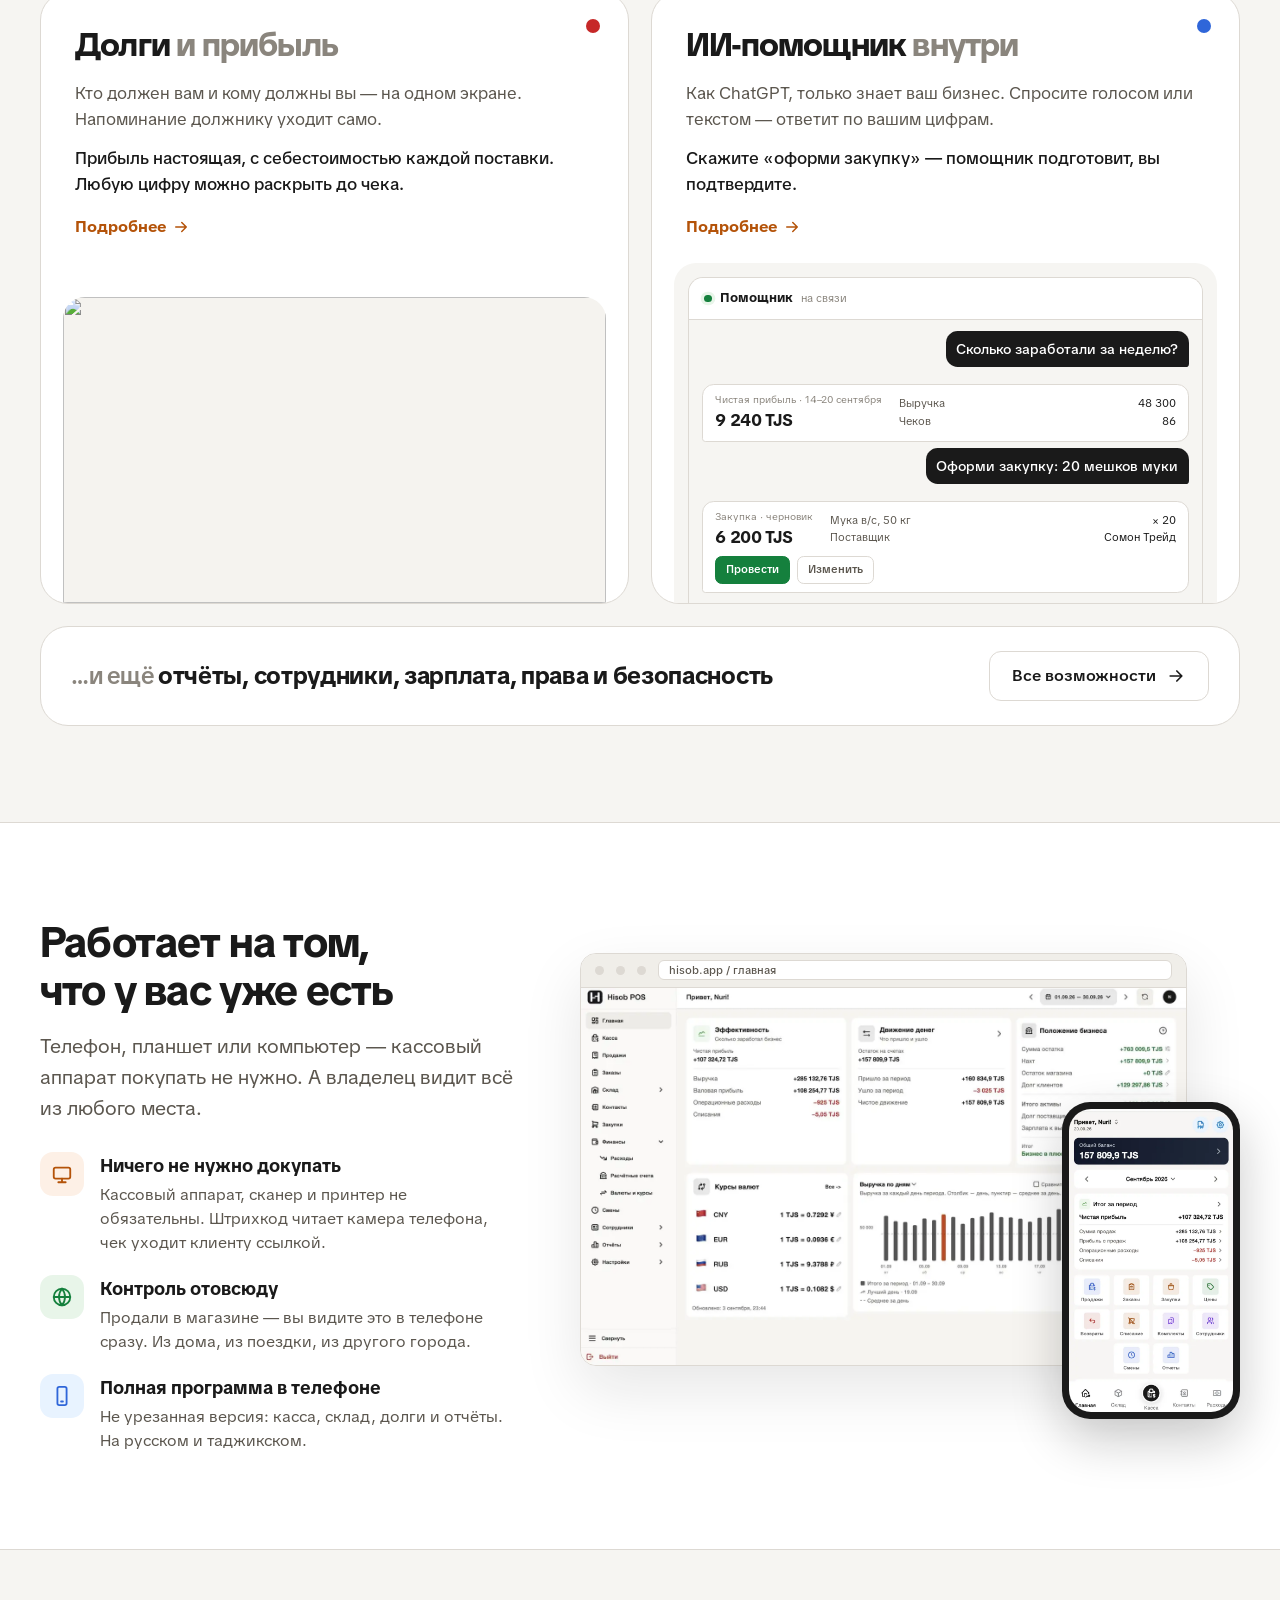
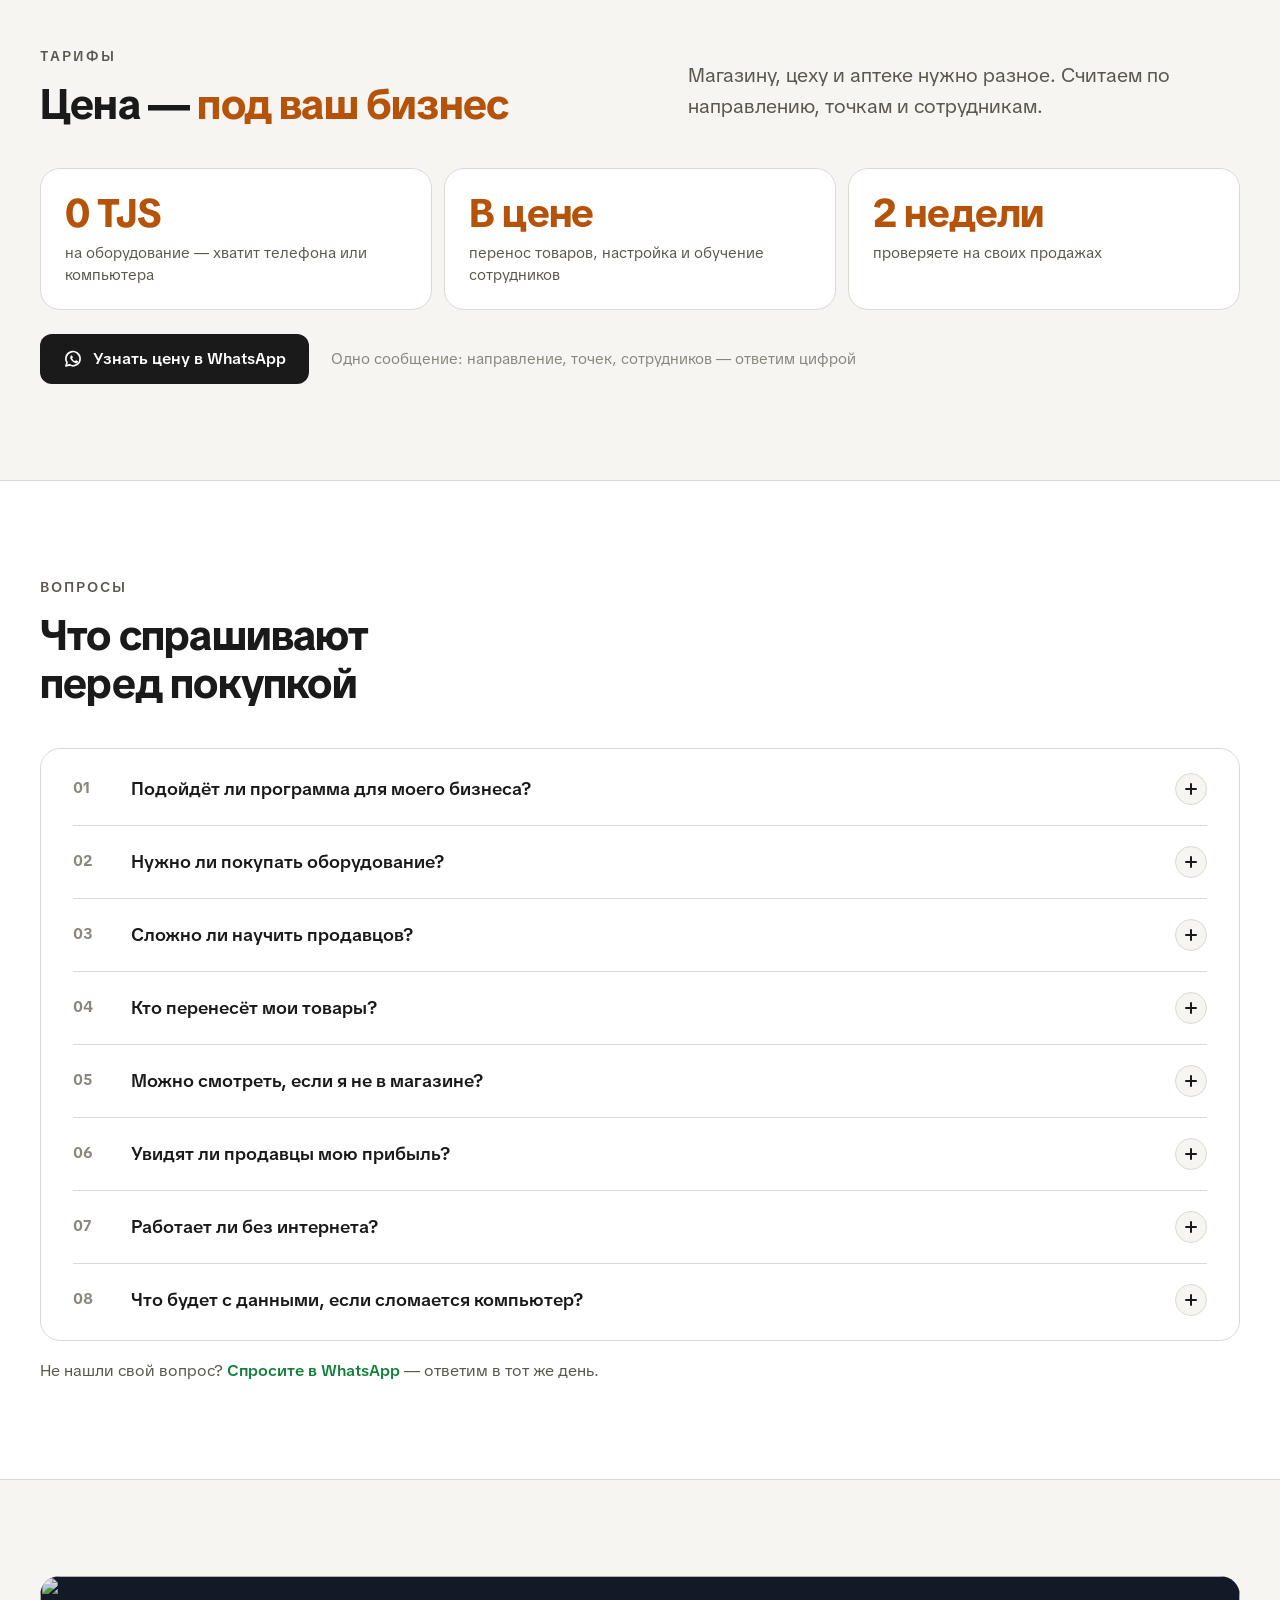
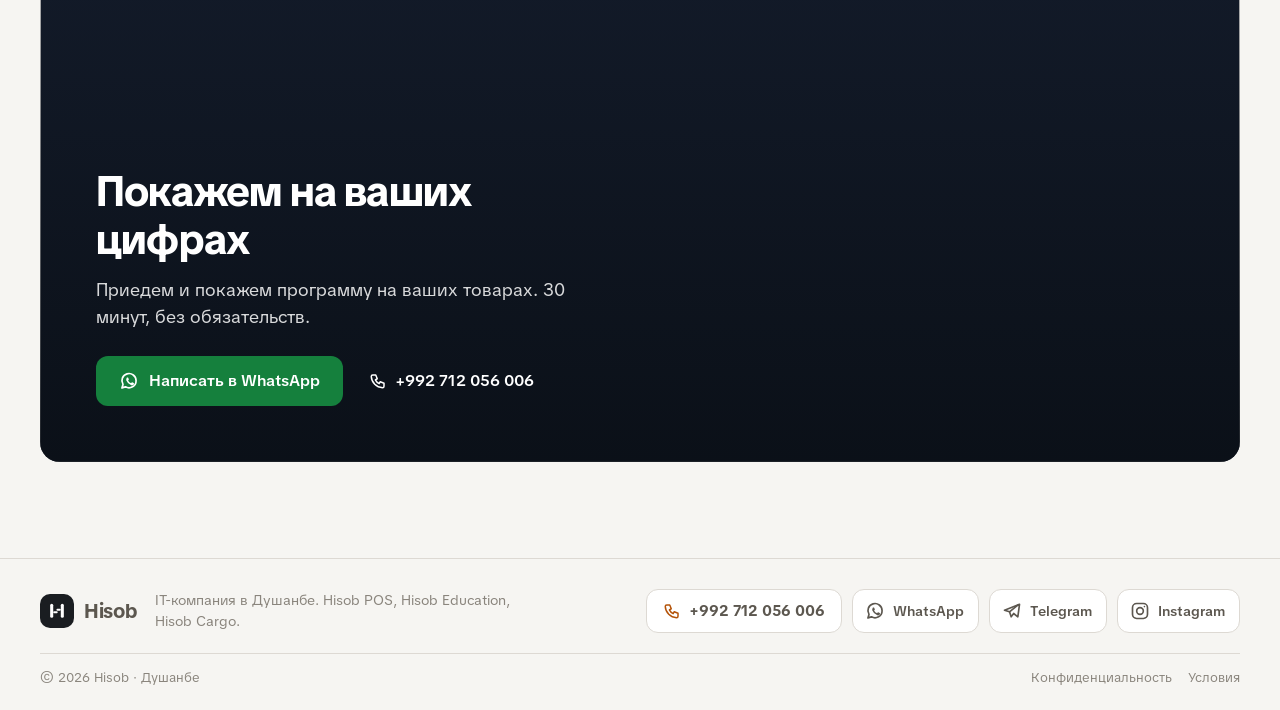
==== commit dab425ac: "fixed app" ====
--- a/index.html
+++ b/index.html
@@ -13,6 +13,9 @@
 <meta property="og:description" content="Касса, склад, долги, деньги и сотрудники в одной программе. На компьютере и в телефоне, без оборудования, на русском и таджикском. Отдельно для мебельного цеха, аптеки, опта и производства.">
 <meta property="og:image" content="https://hisob.app/images/og.jpg">
 <meta name="twitter:card" content="summary_large_image">
+<meta property="og:locale" content="ru_RU">
+<meta property="og:site_name" content="Hisob POS">
+<script type="application/ld+json">{"@context":"https://schema.org","@graph":[{"@type":"Organization","name":"Hisob","url":"https://hisob.app/","logo":"https://hisob.app/images/icon-512.png","telephone":"+992712056006","address":{"@type":"PostalAddress","addressLocality":"Душанбе","addressCountry":"TJ"},"sameAs":["https://t.me/hisobapp","https://instagram.com/hisob.app"]},{"@type":"SoftwareApplication","name":"Hisob POS","applicationCategory":"BusinessApplication","operatingSystem":"Android, iOS, Windows, macOS, Web","url":"https://hisob.app/","description":"Программа учёта для производства, магазина и аптеки: касса, склад, долги, прибыль, сотрудники и ИИ-помощник.","offers":{"@type":"Offer","priceCurrency":"TJS","availability":"https://schema.org/InStock"}}]}</script>
 <link rel="icon" href="images/favicon.ico" sizes="any">
 <link rel="icon" type="image/svg+xml" href="images/favicon.svg">
 <link rel="apple-touch-icon" href="images/apple-touch-icon.png">
@@ -20,8 +23,9 @@
 <meta name="theme-color" content="#F6F5F2">
 <link rel="preconnect" href="https://fonts.googleapis.com">
 <link rel="preconnect" href="https://fonts.gstatic.com" crossorigin>
+<link rel="preconnect" href="https://images.unsplash.com">
 <link href="https://fonts.googleapis.com/css2?family=TikTok+Sans:wght@400;500;600;700;800&display=swap" rel="stylesheet">
-<link rel="stylesheet" href="styles.css?v=78dbc974">
+<link rel="stylesheet" href="styles.css?v=843cb9d7">
 </head>
 <body>
 <header class="header" id="header">
@@ -59,14 +63,14 @@
 </header>
 <section class="hero"><div class="wrap">
   <div class="hero-collage">
-<a class="ptile p1" href="proizvodstvo/" data-cycle="prod"><img src="images/ind-proizvodstvo.jpg" alt="" loading="eager"><span class="ptile-label"><b>Производство</b><small>Любой цех</small></span></a>
-<a class="ptile p2" href="magazin/" data-cycle="shop"><img src="https://images.unsplash.com/photo-1578916171728-46686eac8d58?w=1000&h=750&fit=crop&crop=entropy&q=72&fm=jpg" alt="" loading="eager"><span class="ptile-label"><b>Магазин</b><small>Продукты</small></span></a>
-<a class="ptile p3 rot" href="stroy/"><img src="https://images.unsplash.com/photo-1767188949854-b67a5f83beda?w=800&h=600&fit=crop&crop=entropy&q=72&fm=jpg" alt="" loading="eager"><span class="ptile-label"><b>Стройматериалы</b><small>Остатки, долги бригад</small></span></a>
-<a class="ptile p4 rot" href="mebel/"><img src="images/tile-mebel.jpg" alt="" loading="eager"><span class="ptile-label"><b>Мебельный цех</b><small>Базис, техкарта, выпуск</small></span></a>
-<a class="ptile p5 rot" href="mebel-magazin/"><img src="images/tile-shop.jpg" alt="" loading="eager"><span class="ptile-label"><b>Мебельный магазин</b><small>Комплекты и предметы</small></span></a>
-<a class="ptile p6 rot" href="telefony/"><img src="images/tile-phone.jpg" alt="" loading="eager"><span class="ptile-label"><b>Магазин телефонов</b><small>IMEI, гарантия, резерв</small></span></a>
-<a class="ptile p7m" href="apteka/"><img src="images/tile-apteka.jpg" alt="" loading="eager"><span class="ptile-label"><b>Аптека</b><small>Сроки и аналоги</small></span></a>
-<a class="ptile p8m" href="opt/"><img src="images/tile-opt.jpg" alt="" loading="eager"><span class="ptile-label"><b>Сухофрукты и опт</b><small>Партии и валюта</small></span></a>
+<a class="ptile p1" href="proizvodstvo/" data-cycle="prod"><img src="images/ind-proizvodstvo.webp" alt="" loading="eager" decoding="async"><span class="ptile-label"><b>Производство</b><small>Любой цех</small></span></a>
+<a class="ptile p2" href="magazin/" data-cycle="shop"><img src="https://images.unsplash.com/photo-1578916171728-46686eac8d58?w=1000&h=750&fit=crop&crop=entropy&q=68&auto=format" alt="" loading="eager" decoding="async"><span class="ptile-label"><b>Магазин</b><small>Продукты</small></span></a>
+<a class="ptile p3 rot" href="stroy/"><img src="https://images.unsplash.com/photo-1767188949854-b67a5f83beda?w=800&h=600&fit=crop&crop=entropy&q=68&auto=format" alt="" loading="lazy" decoding="async"><span class="ptile-label"><b>Стройматериалы</b><small>Остатки, долги бригад</small></span></a>
+<a class="ptile p4 rot" href="mebel/"><img src="images/tile-mebel.webp" alt="" loading="lazy" decoding="async"><span class="ptile-label"><b>Мебельный цех</b><small>Базис, техкарта, выпуск</small></span></a>
+<a class="ptile p5 rot" href="mebel-magazin/"><img src="images/tile-shop.webp" alt="" loading="lazy" decoding="async"><span class="ptile-label"><b>Мебельный магазин</b><small>Комплекты и предметы</small></span></a>
+<a class="ptile p6 rot" href="telefony/"><img src="images/tile-phone.webp" alt="" loading="lazy" decoding="async"><span class="ptile-label"><b>Магазин телефонов</b><small>IMEI, гарантия, резерв</small></span></a>
+<a class="ptile p7m" href="apteka/"><img src="images/tile-apteka.webp" alt="" loading="lazy" decoding="async"><span class="ptile-label"><b>Аптека</b><small>Сроки и аналоги</small></span></a>
+<a class="ptile p8m" href="opt/"><img src="images/tile-opt.webp" alt="" loading="lazy" decoding="async"><span class="ptile-label"><b>Сухофрукты и опт</b><small>Партии и валюта</small></span></a>
     <div class="hero-text">
       <span class="eyebrow">Hisob POS</span>
       <h1 class="h1">Программа учёта <br>для <em>производства, <br>магазина и аптеки</em></h1>
@@ -74,70 +78,52 @@
       <div class="hero-actions">
         <a class="btn btn-primary btn-video" href="https://www.youtube.com/watch?v=aqz-KE-bpKQ" data-video="aqz-KE-bpKQ" target="_blank" rel="noopener"><span class="play"><svg width="14" height="14" viewBox="0 0 24 24" aria-hidden="true"><path d="M7 4.5v15l13-7.5z" fill="currentColor"/></svg></span>Смотреть видеообзор</a>
       </div>
-      <div class="hero-mini"><a class="ptile p7" href="apteka/"><img src="images/tile-apteka.jpg" alt="" loading="eager"><span class="ptile-label"><b>Аптека</b><small>Сроки и аналоги</small></span></a>
-<a class="ptile p8" href="opt/"><img src="images/tile-opt.jpg" alt="" loading="eager"><span class="ptile-label"><b>Сухофрукты и опт</b><small>Партии и валюта</small></span></a>
+      <div class="hero-mini"><a class="ptile p7" href="apteka/"><img src="images/tile-apteka.webp" alt="" loading="lazy" decoding="async"><span class="ptile-label"><b>Аптека</b><small>Сроки и аналоги</small></span></a>
+<a class="ptile p8" href="opt/"><img src="images/tile-opt.webp" alt="" loading="lazy" decoding="async"><span class="ptile-label"><b>Сухофрукты и опт</b><small>Партии и валюта</small></span></a>
 </div>
     </div>
-    <div class="hero-strip" aria-label="Другие направления"><div class="hero-track"><div class="hero-group"><a class="ptile pts" href="apteka/"><img src="images/tile-apteka.jpg" alt="" loading="eager"><span class="ptile-label"><b>Аптека</b><small></small></span></a>
-<a class="ptile pts" href="opt/"><img src="images/tile-opt.jpg" alt="" loading="eager"><span class="ptile-label"><b>Опт</b><small></small></span></a>
-<a class="ptile pts" href="stroy/"><img src="https://images.unsplash.com/photo-1767188949854-b67a5f83beda?w=800&h=600&fit=crop&crop=entropy&q=72&fm=jpg" alt="" loading="eager"><span class="ptile-label"><b>Стройматериалы</b><small></small></span></a>
-<a class="ptile pts" href="mebel/"><img src="images/tile-mebel.jpg" alt="" loading="eager"><span class="ptile-label"><b>Мебельный цех</b><small></small></span></a>
-<a class="ptile pts" href="mebel-magazin/"><img src="images/tile-shop.jpg" alt="" loading="eager"><span class="ptile-label"><b>Мебельный магазин</b><small></small></span></a>
-<a class="ptile pts" href="telefony/"><img src="images/tile-phone.jpg" alt="" loading="eager"><span class="ptile-label"><b>Магазин телефонов</b><small></small></span></a>
-<a class="ptile pts" href="zerkala/"><img src="images/tile-mirror.jpg" alt="" loading="eager"><span class="ptile-label"><b>Зеркальный цех</b><small></small></span></a>
-</div><div class="hero-group" aria-hidden="true"><a tabindex="-1" class="ptile pts" href="apteka/"><img src="images/tile-apteka.jpg" alt="" loading="eager"><span class="ptile-label"><b>Аптека</b><small></small></span></a>
-<a tabindex="-1" class="ptile pts" href="opt/"><img src="images/tile-opt.jpg" alt="" loading="eager"><span class="ptile-label"><b>Опт</b><small></small></span></a>
-<a tabindex="-1" class="ptile pts" href="stroy/"><img src="https://images.unsplash.com/photo-1767188949854-b67a5f83beda?w=800&h=600&fit=crop&crop=entropy&q=72&fm=jpg" alt="" loading="eager"><span class="ptile-label"><b>Стройматериалы</b><small></small></span></a>
-<a tabindex="-1" class="ptile pts" href="mebel/"><img src="images/tile-mebel.jpg" alt="" loading="eager"><span class="ptile-label"><b>Мебельный цех</b><small></small></span></a>
-<a tabindex="-1" class="ptile pts" href="mebel-magazin/"><img src="images/tile-shop.jpg" alt="" loading="eager"><span class="ptile-label"><b>Мебельный магазин</b><small></small></span></a>
-<a tabindex="-1" class="ptile pts" href="telefony/"><img src="images/tile-phone.jpg" alt="" loading="eager"><span class="ptile-label"><b>Магазин телефонов</b><small></small></span></a>
-<a tabindex="-1" class="ptile pts" href="zerkala/"><img src="images/tile-mirror.jpg" alt="" loading="eager"><span class="ptile-label"><b>Зеркальный цех</b><small></small></span></a>
+    <div class="hero-strip" aria-label="Другие направления"><div class="hero-track"><div class="hero-group"><a class="ptile pts" href="apteka/"><img src="images/tile-apteka.webp" alt="" loading="lazy" decoding="async"><span class="ptile-label"><b>Аптека</b><small></small></span></a>
+<a class="ptile pts" href="opt/"><img src="images/tile-opt.webp" alt="" loading="lazy" decoding="async"><span class="ptile-label"><b>Опт</b><small></small></span></a>
+<a class="ptile pts" href="stroy/"><img src="https://images.unsplash.com/photo-1767188949854-b67a5f83beda?w=800&h=600&fit=crop&crop=entropy&q=68&auto=format" alt="" loading="lazy" decoding="async"><span class="ptile-label"><b>Стройматериалы</b><small></small></span></a>
+<a class="ptile pts" href="mebel/"><img src="images/tile-mebel.webp" alt="" loading="lazy" decoding="async"><span class="ptile-label"><b>Мебельный цех</b><small></small></span></a>
+<a class="ptile pts" href="mebel-magazin/"><img src="images/tile-shop.webp" alt="" loading="lazy" decoding="async"><span class="ptile-label"><b>Мебельный магазин</b><small></small></span></a>
+<a class="ptile pts" href="telefony/"><img src="images/tile-phone.webp" alt="" loading="lazy" decoding="async"><span class="ptile-label"><b>Магазин телефонов</b><small></small></span></a>
+<a class="ptile pts" href="zerkala/"><img src="images/tile-mirror.webp" alt="" loading="lazy" decoding="async"><span class="ptile-label"><b>Зеркальный цех</b><small></small></span></a>
+</div><div class="hero-group" aria-hidden="true"><a tabindex="-1" class="ptile pts" href="apteka/"><img src="images/tile-apteka.webp" alt="" loading="lazy" decoding="async"><span class="ptile-label"><b>Аптека</b><small></small></span></a>
+<a tabindex="-1" class="ptile pts" href="opt/"><img src="images/tile-opt.webp" alt="" loading="lazy" decoding="async"><span class="ptile-label"><b>Опт</b><small></small></span></a>
+<a tabindex="-1" class="ptile pts" href="stroy/"><img src="https://images.unsplash.com/photo-1767188949854-b67a5f83beda?w=800&h=600&fit=crop&crop=entropy&q=68&auto=format" alt="" loading="lazy" decoding="async"><span class="ptile-label"><b>Стройматериалы</b><small></small></span></a>
+<a tabindex="-1" class="ptile pts" href="mebel/"><img src="images/tile-mebel.webp" alt="" loading="lazy" decoding="async"><span class="ptile-label"><b>Мебельный цех</b><small></small></span></a>
+<a tabindex="-1" class="ptile pts" href="mebel-magazin/"><img src="images/tile-shop.webp" alt="" loading="lazy" decoding="async"><span class="ptile-label"><b>Мебельный магазин</b><small></small></span></a>
+<a tabindex="-1" class="ptile pts" href="telefony/"><img src="images/tile-phone.webp" alt="" loading="lazy" decoding="async"><span class="ptile-label"><b>Магазин телефонов</b><small></small></span></a>
+<a tabindex="-1" class="ptile pts" href="zerkala/"><img src="images/tile-mirror.webp" alt="" loading="lazy" decoding="async"><span class="ptile-label"><b>Зеркальный цех</b><small></small></span></a>
 </div></div></div>
   </div>
-  <script type="application/json" id="rotData">{"rot": [{"img": "https://images.unsplash.com/photo-1767188949854-b67a5f83beda?w=800&h=600&fit=crop&crop=entropy&q=72&fm=jpg", "t": "Стройматериалы", "s": "Остатки, долги бригад", "href": "stroy/"}, {"img": "images/tile-mebel.jpg", "t": "Мебельный цех", "s": "Базис, техкарта, выпуск", "href": "mebel/"}, {"img": "images/tile-shop.jpg", "t": "Мебельный магазин", "s": "Комплекты и предметы", "href": "mebel-magazin/"}, {"img": "images/tile-phone.jpg", "t": "Магазин телефонов", "s": "IMEI, гарантия, резерв", "href": "telefony/"}, {"img": "images/tile-mirror.jpg", "t": "Зеркальный цех", "s": "Раскрой, отход, работы", "href": "zerkala/"}], "cycle": {"prod": [{"img": "images/ind-proizvodstvo.jpg", "s": "Любой цех"}, {"img": "https://images.unsplash.com/photo-1560427183-4efd29c38997?w=1000&h=750&fit=crop&crop=entropy&q=72&fm=jpg", "s": "Пекарня"}, {"img": "https://images.unsplash.com/photo-1606501126768-b78d4569d3f9?w=1000&h=750&fit=crop&crop=entropy&q=72&fm=jpg", "s": "Швейный цех"}, {"img": "https://images.unsplash.com/photo-1608126841548-dfad1d420a0f?w=1000&h=750&fit=crop&crop=entropy&q=72&fm=jpg", "s": "Металлоконструкции"}], "shop": [{"img": "https://images.unsplash.com/photo-1578916171728-46686eac8d58?w=1000&h=750&fit=crop&crop=entropy&q=72&fm=jpg", "s": "Продукты"}, {"img": "https://images.unsplash.com/photo-1729487151777-b4be9098ecbb?w=1000&h=750&fit=crop&crop=entropy&q=72&fm=jpg", "s": "Одежда"}, {"img": "https://images.unsplash.com/photo-1631856954655-966f97d809de?w=1000&h=750&fit=crop&crop=entropy&q=72&fm=jpg", "s": "Хозтовары"}]}}</script>
-</div></section>
-<section class="section section-alt" id="vozmozhnosti"><div class="wrap">
-  <div class="anywhere">
-    <div class="anywhere-text">
-      <h2 class="h2">Весь бизнес —<br>в вашем телефоне</h2>
-      <p class="lead">Работает на компьютере, ноутбуке, планшете и телефоне. Где бы вы ни были — продажи, склад и деньги перед глазами.</p>
-      <ul class="anywhere-points">
-        <li><span class="icon"><svg width="24" height="24" viewBox="0 0 24 24" fill="none" stroke="currentColor" stroke-width="2" stroke-linecap="round" stroke-linejoin="round" aria-hidden="true"><rect x="3" y="5" width="18" height="12" rx="2"/><path d="M8 21h8M12 17v4"/></svg></span><div><b>Ничего не нужно докупать</b><p>Кассовый аппарат, сканер и принтер не обязательны. Штрихкод читает камера телефона, чек уходит клиенту ссылкой.</p></div></li>
-        <li><span class="icon green"><svg width="24" height="24" viewBox="0 0 24 24" fill="none" stroke="currentColor" stroke-width="2" stroke-linecap="round" stroke-linejoin="round" aria-hidden="true"><circle cx="12" cy="12" r="9"/><path d="M3 12h18M12 3a14 14 0 0 1 0 18M12 3a14 14 0 0 0 0 18"/></svg></span><div><b>Контроль отовсюду</b><p>Продали в магазине — вы видите это в телефоне сразу. Из дома, из поездки, из другого города.</p></div></li>
-        <li><span class="icon blue"><svg width="24" height="24" viewBox="0 0 24 24" fill="none" stroke="currentColor" stroke-width="2" stroke-linecap="round" stroke-linejoin="round" aria-hidden="true"><rect x="7" y="2" width="10" height="20" rx="2"/><path d="M11 18h2"/></svg></span><div><b>Полная программа в телефоне</b><p>Не урезанная версия: касса, склад, долги и отчёты. На русском и таджикском.</p></div></li>
-      </ul>
-    </div>
-    <div class="anywhere-visual">
-      <figure class="desktop-frame"><div class="desktop-bar"><i></i><i></i><i></i><b>hisob.app / главная</b></div><img src="images/desktop-home.jpg" width="1600" height="996" alt="Hisob POS на компьютере: прибыль, деньги и долги за месяц" loading="lazy"></figure>
-      <figure class="phone-frame"><img src="images/mobile-home.png" width="600" height="1104" alt="Hisob POS в телефоне владельца" loading="lazy"></figure>
-    </div>
-  </div>
-</div></section>
-
-<section class="section" id="osnova"><div class="wrap">
+  <script type="application/json" id="rotData">{"rot": [{"img": "https://images.unsplash.com/photo-1767188949854-b67a5f83beda?w=800&h=600&fit=crop&crop=entropy&q=68&auto=format", "t": "Стройматериалы", "s": "Остатки, долги бригад", "href": "stroy/"}, {"img": "images/tile-mebel.webp", "t": "Мебельный цех", "s": "Базис, техкарта, выпуск", "href": "mebel/"}, {"img": "images/tile-shop.webp", "t": "Мебельный магазин", "s": "Комплекты и предметы", "href": "mebel-magazin/"}, {"img": "images/tile-phone.webp", "t": "Магазин телефонов", "s": "IMEI, гарантия, резерв", "href": "telefony/"}, {"img": "images/tile-mirror.webp", "t": "Зеркальный цех", "s": "Раскрой, отход, работы", "href": "zerkala/"}], "cycle": {"prod": [{"img": "images/ind-proizvodstvo.webp", "s": "Любой цех"}, {"img": "https://images.unsplash.com/photo-1560427183-4efd29c38997?w=1000&h=750&fit=crop&crop=entropy&q=68&auto=format", "s": "Пекарня"}, {"img": "https://images.unsplash.com/photo-1606501126768-b78d4569d3f9?w=1000&h=750&fit=crop&crop=entropy&q=68&auto=format", "s": "Швейный цех"}, {"img": "https://images.unsplash.com/photo-1608126841548-dfad1d420a0f?w=1000&h=750&fit=crop&crop=entropy&q=68&auto=format", "s": "Металлоконструкции"}], "shop": [{"img": "https://images.unsplash.com/photo-1578916171728-46686eac8d58?w=1000&h=750&fit=crop&crop=entropy&q=68&auto=format", "s": "Продукты"}, {"img": "https://images.unsplash.com/photo-1729487151777-b4be9098ecbb?w=1000&h=750&fit=crop&crop=entropy&q=68&auto=format", "s": "Одежда"}, {"img": "https://images.unsplash.com/photo-1631856954655-966f97d809de?w=1000&h=750&fit=crop&crop=entropy&q=68&auto=format", "s": "Хозтовары"}]}}</script>
+</div></section>
+<section class="section" id="vozmozhnosti"><div class="wrap">
   <h2 class="h2 fhead">Одна программа — <em>весь учёт</em></h2>
-  <p class="lead fsub">Весь бизнес в одной программе — с искусственным интеллектом внутри.</p>
+  <p class="lead fsub">Склад, касса, долги и прибыль — и ИИ-помощник, который отвечает по вашим цифрам.</p>
   <ul class="fcards"><li class="fcard">
   <span class="fdot amber"></span>
   <h3><b>Склад</b> и товары</h3>
   <p>Сколько товара, на какую сумму и на какой точке — видно в любую минуту. Накладную заводите по фото, а не руками.</p>
   <p class="fmore">Что заканчивается — в списке заранее, а не когда покупатель уже ушёл.</p>
   <a class="flink" href="vozmozhnosti/#sklad">Подробнее <svg width="18" height="18" viewBox="0 0 24 24" fill="none" stroke="currentColor" stroke-width="2" stroke-linecap="round" stroke-linejoin="round" aria-hidden="true"><path d="M5 12h14M13 6l6 6-6 6"/></svg></a>
-  <div class="fimg"><img src="https://images.unsplash.com/photo-1741707041081-375fe8195102?w=1100&h=720&fit=crop&crop=entropy&q=72&fm=jpg" alt="" loading="lazy" width="1100" height="720"></div>
+  <div class="fimg"><img src="https://images.unsplash.com/photo-1741707041081-375fe8195102?w=1100&h=720&fit=crop&crop=entropy&q=68&auto=format" alt="" loading="lazy" width="1100" height="720"></div>
 </li><li class="fcard">
   <span class="fdot green"></span>
   <h3><b>Касса</b> и продажи</h3>
   <p>Продаёт телефон, планшет или компьютер. Штрихкод читает камера, чек уходит клиенту ссылкой.</p>
   <p class="fmore">Продажа в долг, возврат и закрытие смены — в той же кассе.</p>
   <a class="flink" href="vozmozhnosti/#kassa">Подробнее <svg width="18" height="18" viewBox="0 0 24 24" fill="none" stroke="currentColor" stroke-width="2" stroke-linecap="round" stroke-linejoin="round" aria-hidden="true"><path d="M5 12h14M13 6l6 6-6 6"/></svg></a>
-  <div class="fimg"><img src="https://images.unsplash.com/photo-1556742049-0cfed4f6a45d?w=1100&h=720&fit=crop&crop=entropy&q=72&fm=jpg" alt="" loading="lazy" width="1100" height="720"></div>
+  <div class="fimg"><img src="https://images.unsplash.com/photo-1556742049-0cfed4f6a45d?w=1100&h=720&fit=crop&crop=entropy&q=68&auto=format" alt="" loading="lazy" width="1100" height="720"></div>
 </li><li class="fcard">
   <span class="fdot red"></span>
   <h3><b>Долги</b> и прибыль</h3>
   <p>Кто должен вам и кому должны вы — на одном экране. Напоминание должнику уходит само.</p>
   <p class="fmore">Прибыль настоящая, с себестоимостью каждой поставки. Любую цифру можно раскрыть до чека.</p>
   <a class="flink" href="vozmozhnosti/#dolgi">Подробнее <svg width="18" height="18" viewBox="0 0 24 24" fill="none" stroke="currentColor" stroke-width="2" stroke-linecap="round" stroke-linejoin="round" aria-hidden="true"><path d="M5 12h14M13 6l6 6-6 6"/></svg></a>
-  <div class="fimg"><img src="https://images.unsplash.com/photo-1556742111-a301076d9d18?w=1100&h=720&fit=crop&crop=entropy&q=72&fm=jpg" alt="" loading="lazy" width="1100" height="720"></div>
+  <div class="fimg"><img src="https://images.unsplash.com/photo-1556742111-a301076d9d18?w=1100&h=720&fit=crop&crop=entropy&q=68&auto=format" alt="" loading="lazy" width="1100" height="720"></div>
 </li><li class="fcard">
   <span class="fdot blue"></span>
   <h3><b>ИИ-помощник</b> внутри</h3>
@@ -160,7 +146,25 @@
 </li></ul>
   <div class="fbar"><p>…и ещё <b>отчёты, сотрудники, зарплата, права и безопасность</b></p><a class="btn btn-ghost" href="vozmozhnosti/">Все возможности <svg width="18" height="18" viewBox="0 0 24 24" fill="none" stroke="currentColor" stroke-width="2" stroke-linecap="round" stroke-linejoin="round" aria-hidden="true"><path d="M5 12h14M13 6l6 6-6 6"/></svg></a></div>
 </div></section>
-<section class="section section-alt" id="tarify"><div class="wrap">
+<section class="section section-alt" id="ustroystva"><div class="wrap">
+  <div class="anywhere">
+    <div class="anywhere-text">
+      <h2 class="h2">Работает на том,<br>что у вас уже есть</h2>
+      <p class="lead">Телефон, планшет или компьютер — кассовый аппарат покупать не нужно. А владелец видит всё из любого места.</p>
+      <ul class="anywhere-points">
+        <li><span class="icon"><svg width="24" height="24" viewBox="0 0 24 24" fill="none" stroke="currentColor" stroke-width="2" stroke-linecap="round" stroke-linejoin="round" aria-hidden="true"><rect x="3" y="5" width="18" height="12" rx="2"/><path d="M8 21h8M12 17v4"/></svg></span><div><b>Ничего не нужно докупать</b><p>Кассовый аппарат, сканер и принтер не обязательны. Штрихкод читает камера телефона, чек уходит клиенту ссылкой.</p></div></li>
+        <li><span class="icon green"><svg width="24" height="24" viewBox="0 0 24 24" fill="none" stroke="currentColor" stroke-width="2" stroke-linecap="round" stroke-linejoin="round" aria-hidden="true"><circle cx="12" cy="12" r="9"/><path d="M3 12h18M12 3a14 14 0 0 1 0 18M12 3a14 14 0 0 0 0 18"/></svg></span><div><b>Контроль отовсюду</b><p>Продали в магазине — вы видите это в телефоне сразу. Из дома, из поездки, из другого города.</p></div></li>
+        <li><span class="icon blue"><svg width="24" height="24" viewBox="0 0 24 24" fill="none" stroke="currentColor" stroke-width="2" stroke-linecap="round" stroke-linejoin="round" aria-hidden="true"><rect x="7" y="2" width="10" height="20" rx="2"/><path d="M11 18h2"/></svg></span><div><b>Полная программа в телефоне</b><p>Не урезанная версия: касса, склад, долги и отчёты. На русском и таджикском.</p></div></li>
+      </ul>
+    </div>
+    <div class="anywhere-visual">
+      <figure class="desktop-frame"><div class="desktop-bar"><i></i><i></i><i></i><b>hisob.app / главная</b></div><img src="images/desktop-home.webp" width="1600" height="996" alt="Hisob POS на компьютере: прибыль, деньги и долги за месяц" loading="lazy"></figure>
+      <figure class="phone-frame"><img src="images/mobile-home.webp" width="600" height="1104" alt="Hisob POS в телефоне владельца" loading="lazy"></figure>
+    </div>
+  </div>
+</div></section>
+
+<section class="section" id="tarify"><div class="wrap">
   <div class="section-head"><div><span class="eyebrow">Тарифы</span><h2 class="h2">Цена — <em>под ваш бизнес</em></h2></div><p class="lead">Магазину, цеху и аптеке нужно разное. Считаем по направлению, точкам и сотрудникам.</p></div>
   <ul class="facts4 facts3">
     <li><b>0 TJS</b><span>на оборудование — хватит телефона или компьютера</span></li>
@@ -188,7 +192,7 @@
 </div></section>
 <section class="section"><div class="wrap">
   <div class="cta-photo">
-    <img src="https://images.unsplash.com/photo-1753161029695-f1d1e6881257?w=1800&h=900&fit=crop&crop=entropy&q=72&fm=jpg" alt="" loading="lazy" width="1800" height="900">
+    <img src="https://images.unsplash.com/photo-1753161029695-f1d1e6881257?w=1600&h=800&fit=crop&crop=entropy&q=68&auto=format" alt="" loading="lazy" width="1800" height="900">
     <div class="cta-over">
       <h2 class="h2">Покажем на ваших цифрах</h2>
       <p>Приедем и покажем программу на ваших товарах. 30 минут, без обязательств.</p>
@@ -231,7 +235,7 @@
 })();
 (function(){
   var rm=window.matchMedia&&window.matchMedia('(prefers-reduced-motion: reduce)').matches;
-  var els=document.querySelectorAll('.section-head, .card, .step, .fact, .table, .devices, .cta, .faq > *, .also, .dark-band, .dark-card, .price-card, .cta-photo, .faq-card, .shot, .ai-msg, .ai-point, .fcard, .fp-list li');
+  var els=document.querySelectorAll('.section-head, .card, .step, .fact, .table, .devices, .cta, .faq > *, .also, .dark-band, .dark-card, .price-card, .cta-photo, .faq-card, .faq-foot, .shot, .ai-msg, .ai-point, .fcard, .fbar, .fp-card, .mod-head, .mod-grid > li, .mod-photo, .mod-more, .facts4 > li, .tar-row, .others-grid > .ptile, .ind-hero-text, .ind-visual');
   if(!('IntersectionObserver' in window)||rm){return;}
   var io=new IntersectionObserver(function(en){en.forEach(function(x){if(x.isIntersecting){x.target.classList.add('in');io.unobserve(x.target);}});},{rootMargin:'0px 0px -40px 0px',threshold:0.08});
   Array.prototype.forEach.call(els,function(el){var i=0,p=el.parentNode,c=el;while((c=c.previousElementSibling)&&i<5)i++;el.style.transitionDelay=(i*70)+'ms';el.classList.add('reveal');io.observe(el);});
--- a/styles.css
+++ b/styles.css
@@ -944,3 +944,18 @@
 }
 .mod-grid li.ic.more { padding: 0; }
 @media (max-width: 480px) { .mod-grid li.ic.more { padding: 0; } }
+
+/* ---- мягкие hover-эффекты у карточек ---- */
+.mod-grid > li { transition: transform .2s ease, border-color .2s ease, box-shadow .2s ease; }
+.mod-grid > li:hover { transform: translateY(-2px); border-color: #CFC9C0; box-shadow: 0 10px 24px -18px rgba(26,26,26,.35); }
+.fcard { transition: transform .25s ease, box-shadow .25s ease; }
+.fcard:hover { transform: translateY(-3px); box-shadow: 0 22px 44px -30px rgba(26,26,26,.35); }
+.fp-card { transition: box-shadow .25s ease; }
+.facts4 > li { transition: transform .2s ease; }
+.facts4 > li:hover { transform: translateY(-2px); }
+.foot-soc, .foot-phone { transition: background .15s, color .15s, border-color .15s, transform .15s; }
+.foot-soc:hover, .foot-phone:hover { transform: translateY(-1px); }
+.mod-photo img, .fp-img img { transition: transform .6s ease; }
+.mod-photo:hover img, .fp-img:hover img { transform: scale(1.03); }
+@media (prefers-reduced-motion: reduce) { .mod-grid > li, .fcard, .facts4 > li, .foot-soc, .foot-phone, .mod-photo img, .fp-img img { transition: none; } }
+@media (hover: none) { .mod-grid > li:hover, .fcard:hover, .facts4 > li:hover { transform: none; box-shadow: none; } }
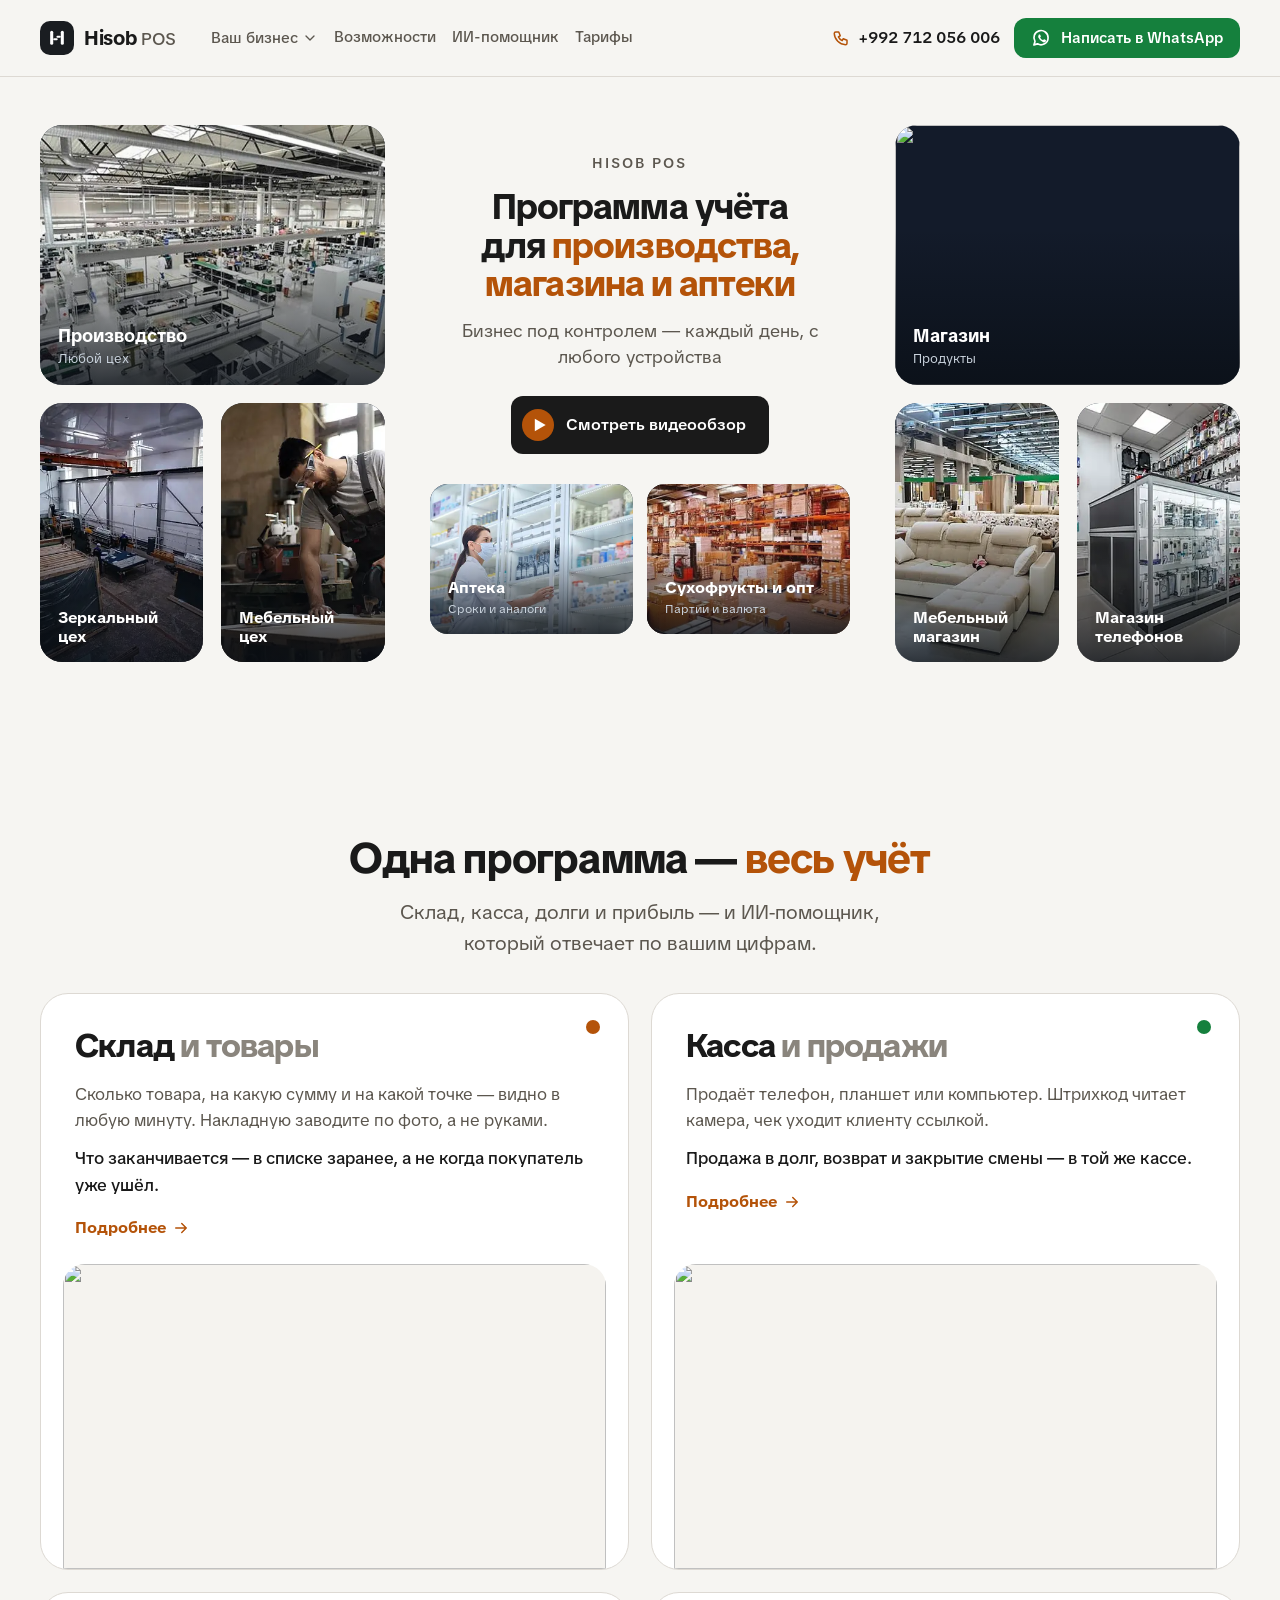
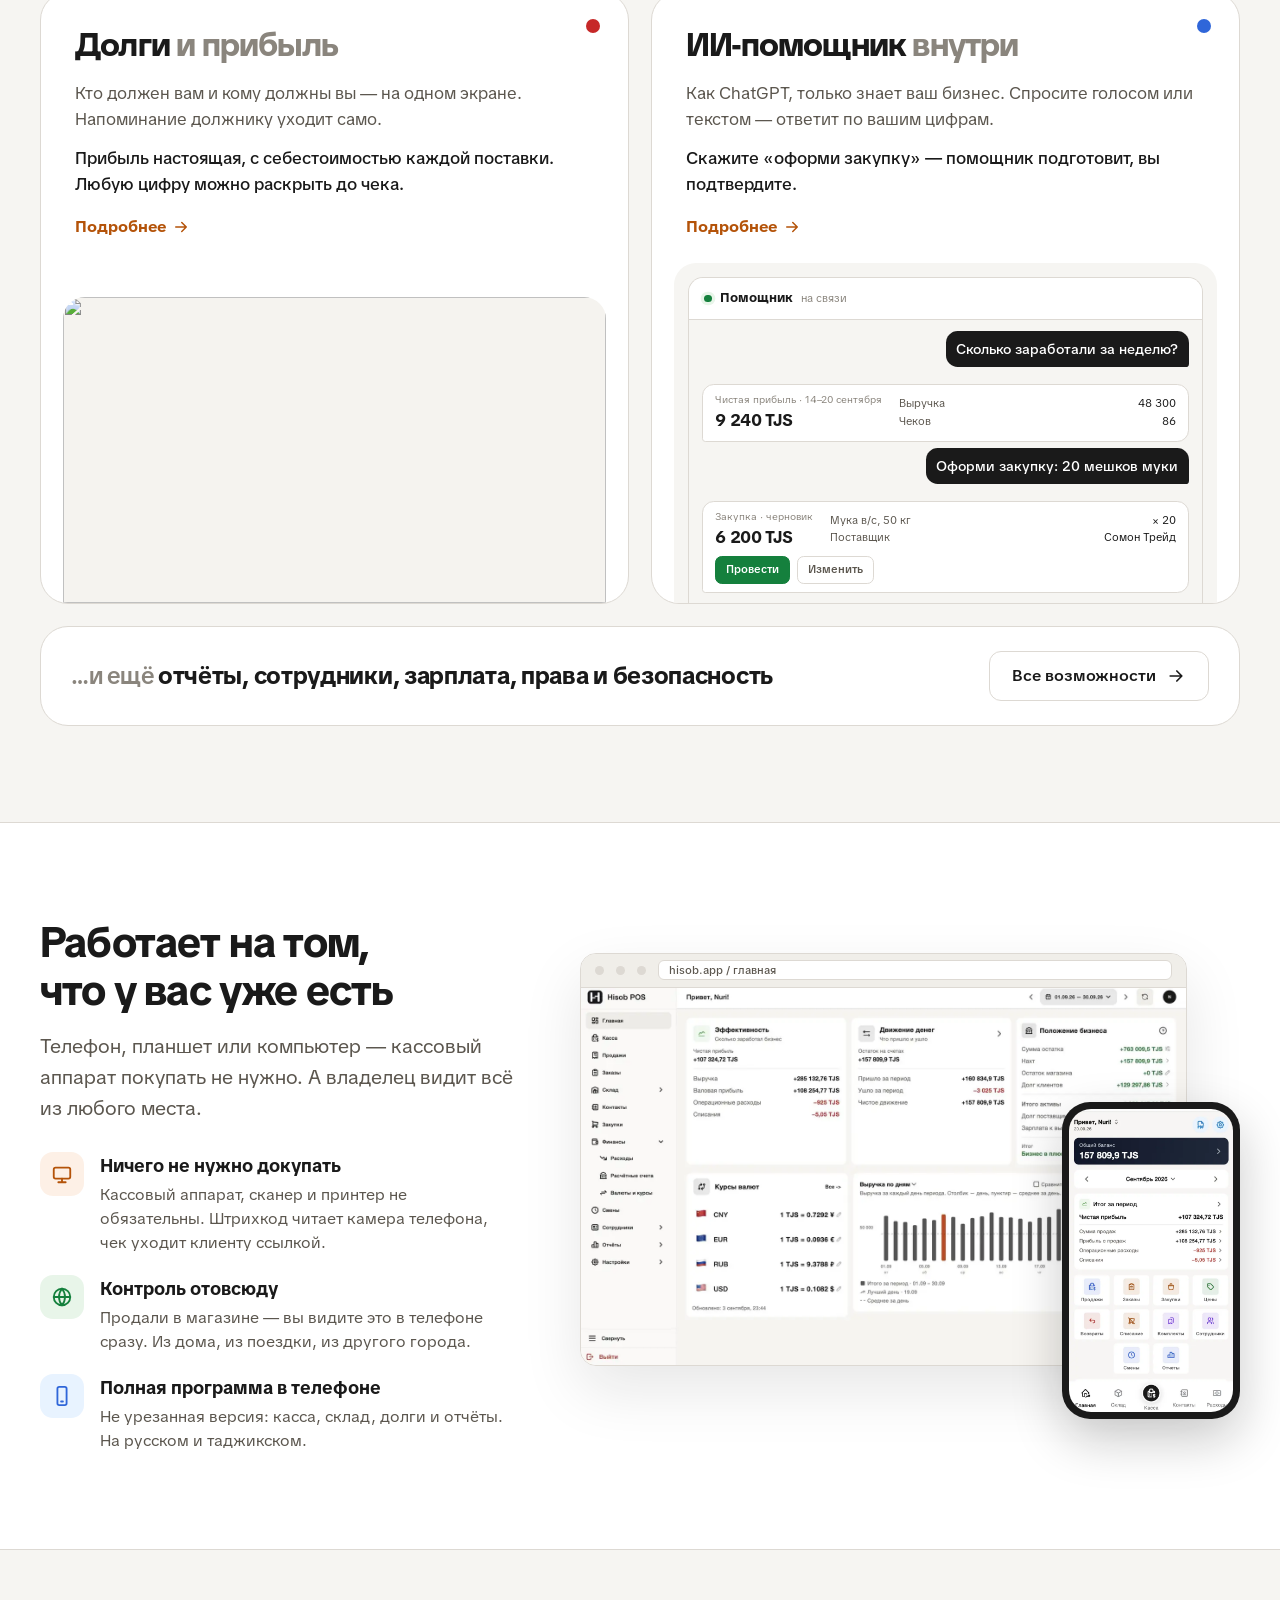
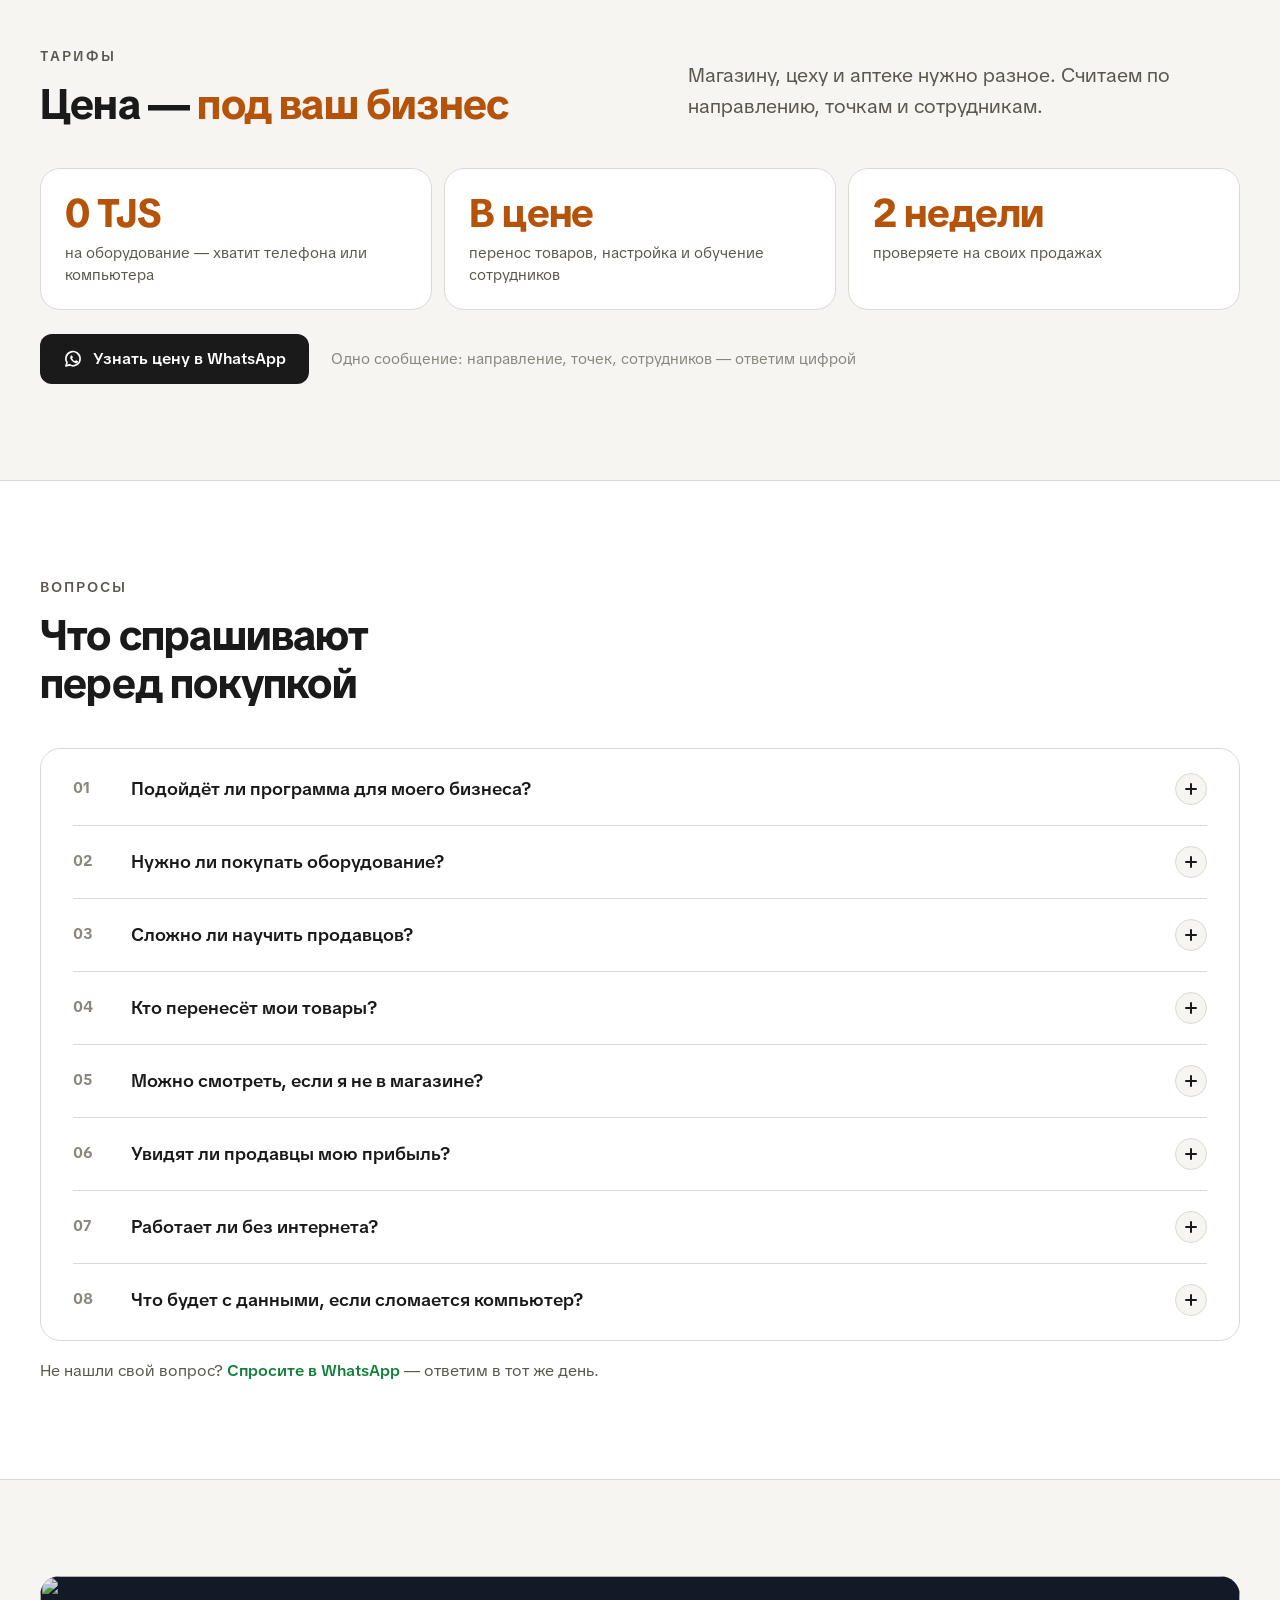
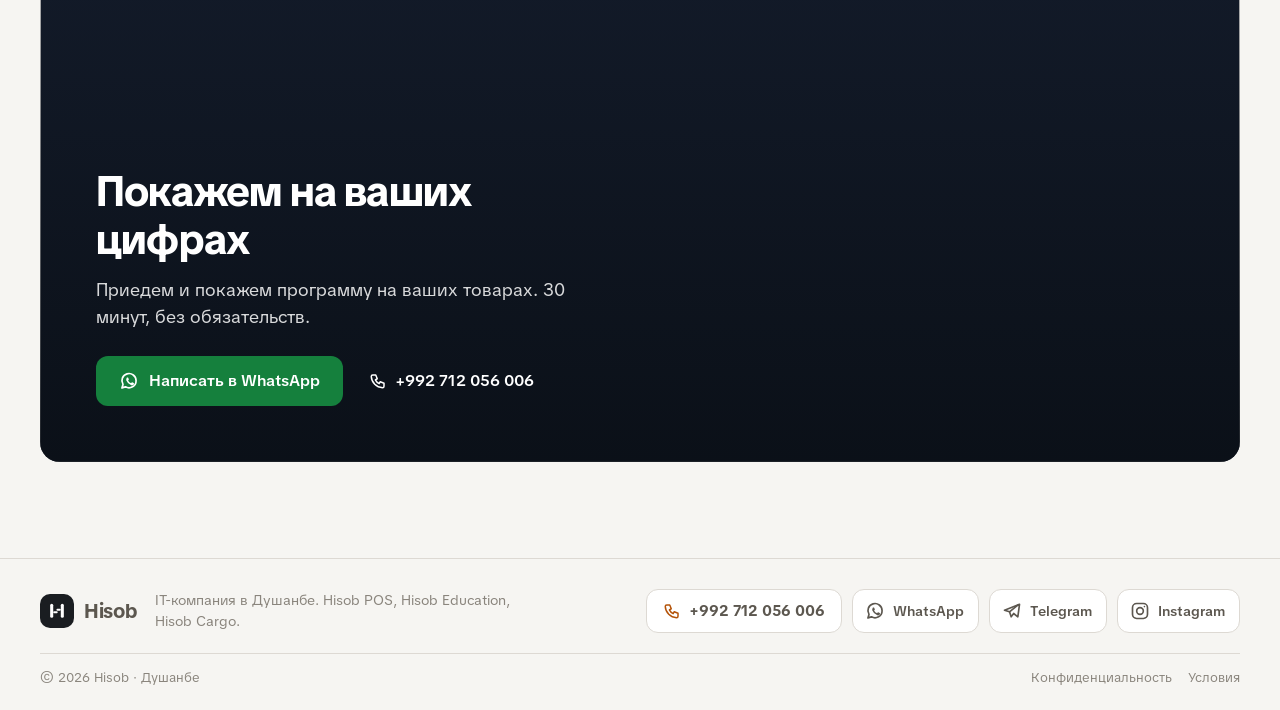
==== commit 80550dbc: "fixed app" ====
--- a/index.html
+++ b/index.html
@@ -76,7 +76,7 @@
       <h1 class="h1">Программа учёта <br>для <em>производства, <br>магазина и аптеки</em></h1>
       <p class="hero-lead">Бизнес под контролем — каждый день, с любого устройства</p>
       <div class="hero-actions">
-        <a class="btn btn-primary btn-video" href="https://www.youtube.com/watch?v=aqz-KE-bpKQ" data-video="aqz-KE-bpKQ" target="_blank" rel="noopener"><span class="play"><svg width="14" height="14" viewBox="0 0 24 24" aria-hidden="true"><path d="M7 4.5v15l13-7.5z" fill="currentColor"/></svg></span>Смотреть видеообзор</a>
+        <a class="btn btn-primary btn-video" href="https://www.youtube.com/watch?v=E6Q1P9-Leqs" data-video="E6Q1P9-Leqs" target="_blank" rel="noopener"><span class="play"><svg width="14" height="14" viewBox="0 0 24 24" aria-hidden="true"><path d="M7 4.5v15l13-7.5z" fill="currentColor"/></svg></span>Смотреть видеообзор</a>
       </div>
       <div class="hero-mini"><a class="ptile p7" href="apteka/"><img src="images/tile-apteka.webp" alt="" loading="lazy" decoding="async"><span class="ptile-label"><b>Аптека</b><small>Сроки и аналоги</small></span></a>
 <a class="ptile p8" href="opt/"><img src="images/tile-opt.webp" alt="" loading="lazy" decoding="async"><span class="ptile-label"><b>Сухофрукты и опт</b><small>Партии и валюта</small></span></a>
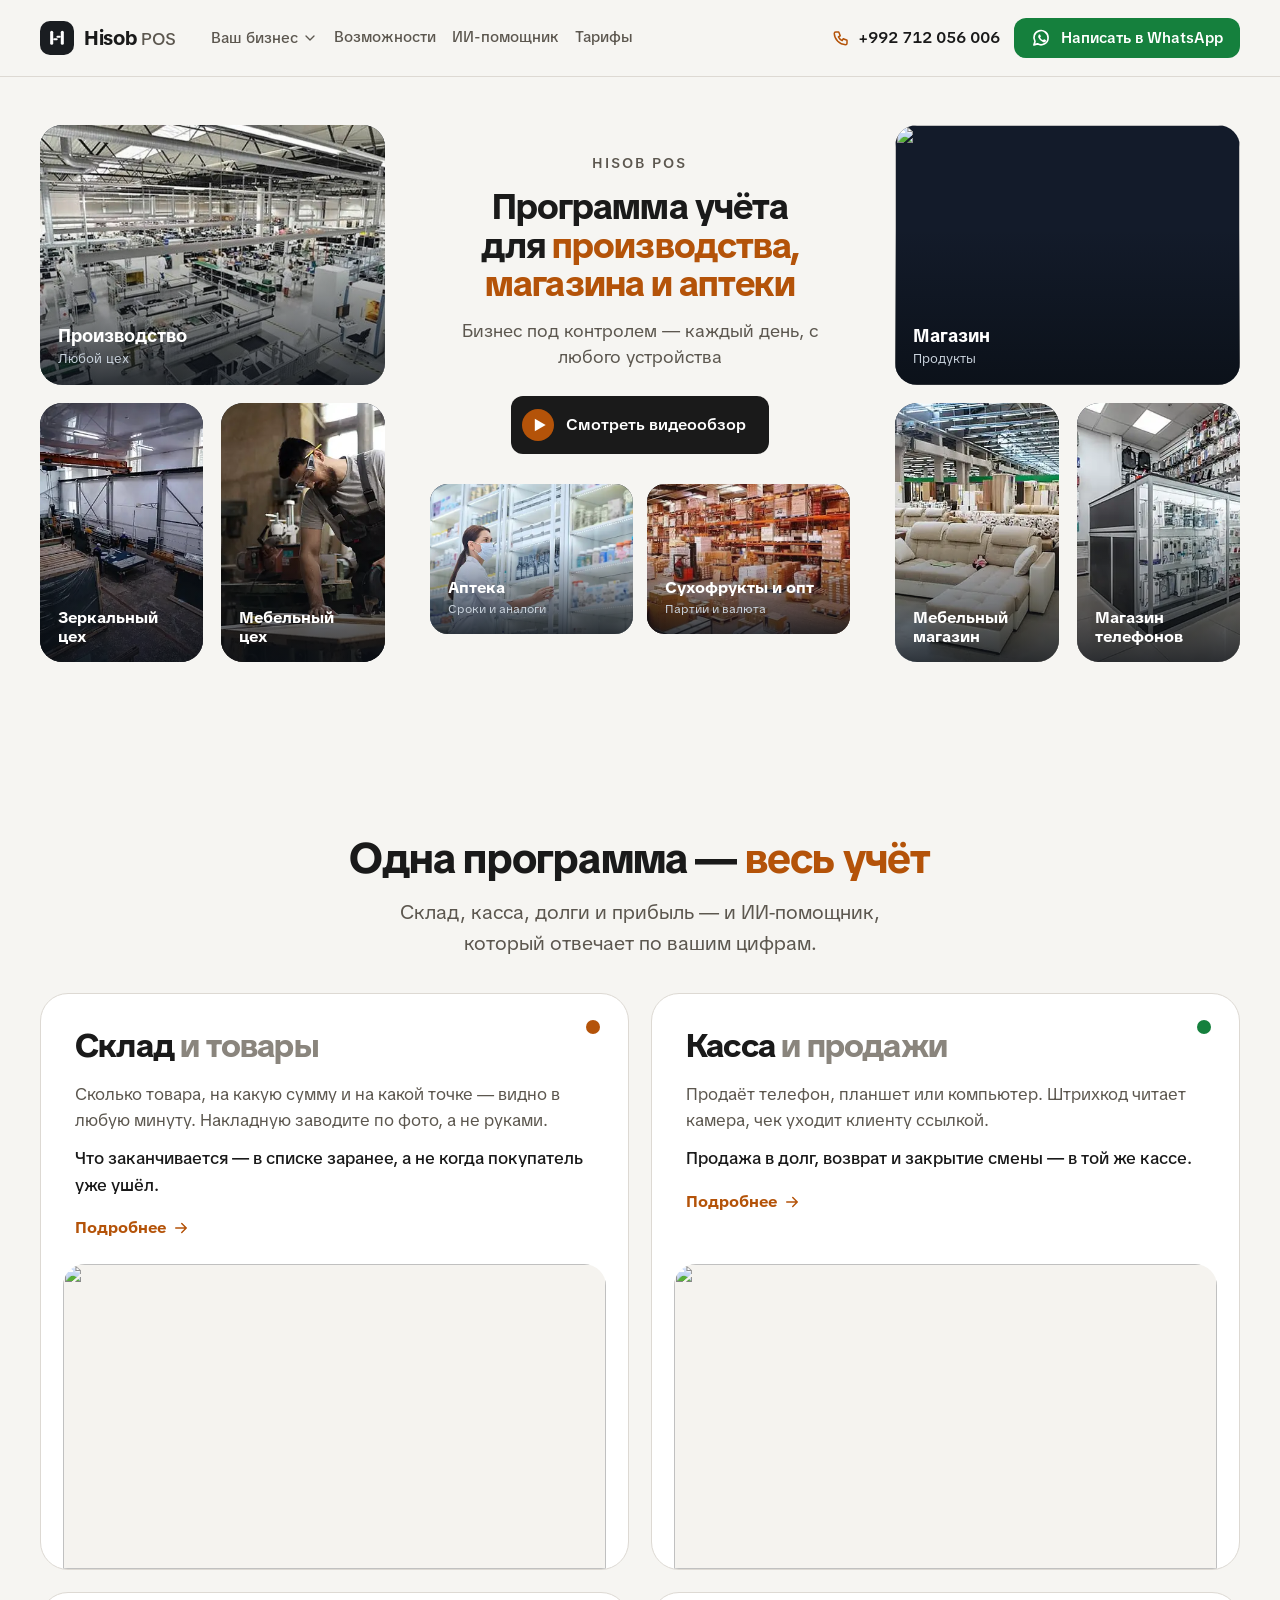
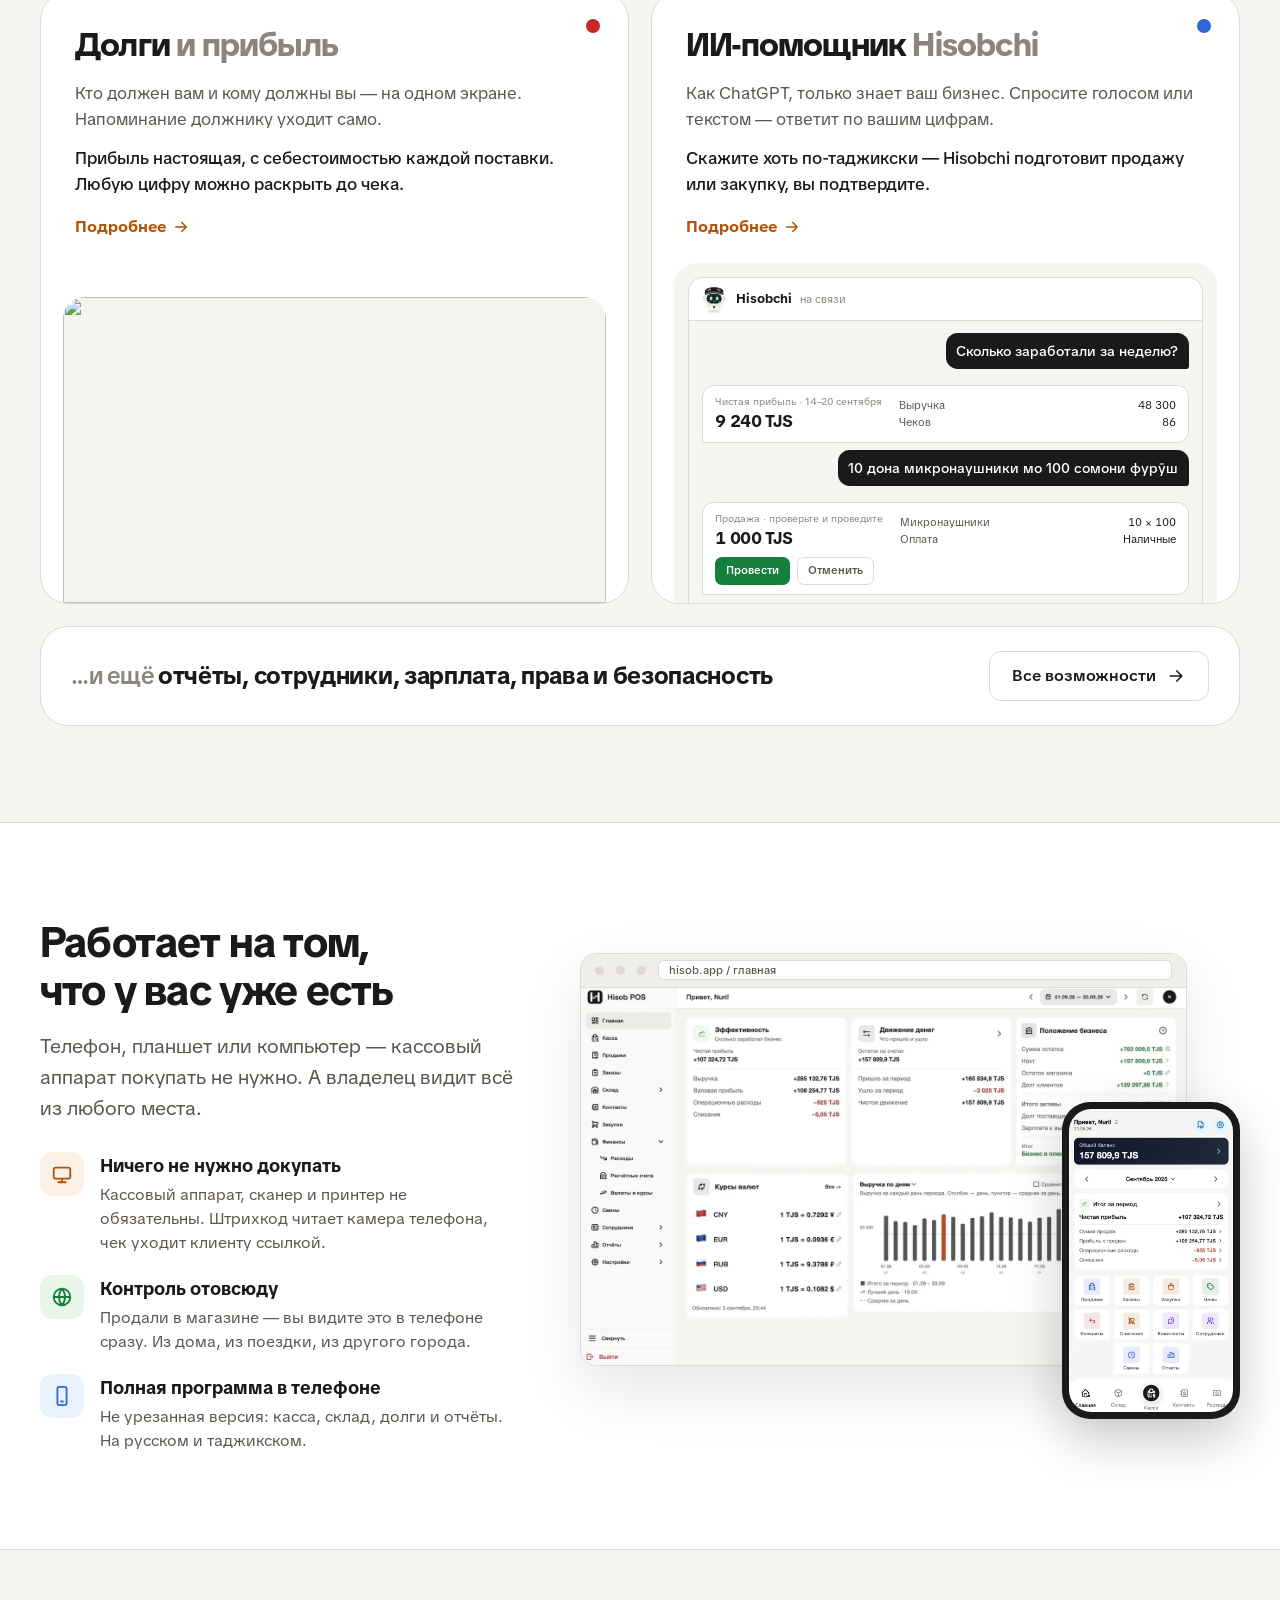
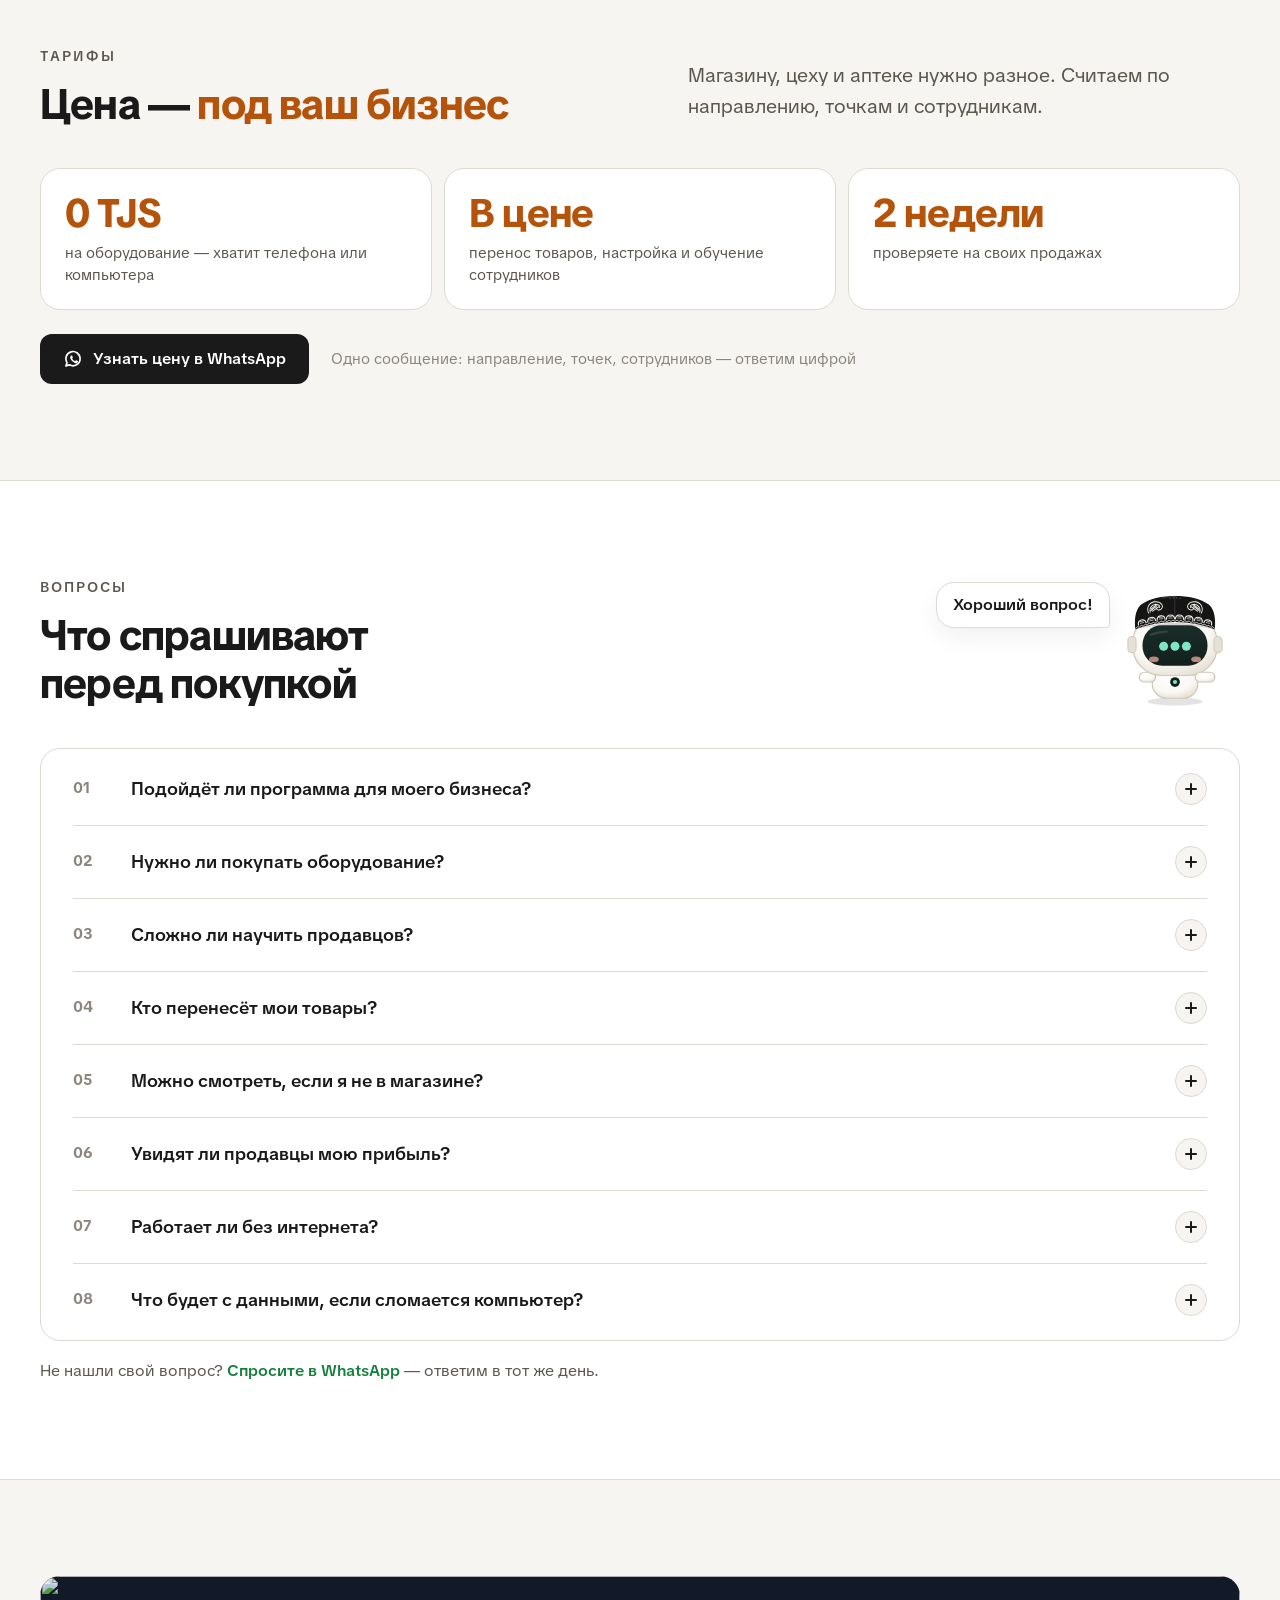
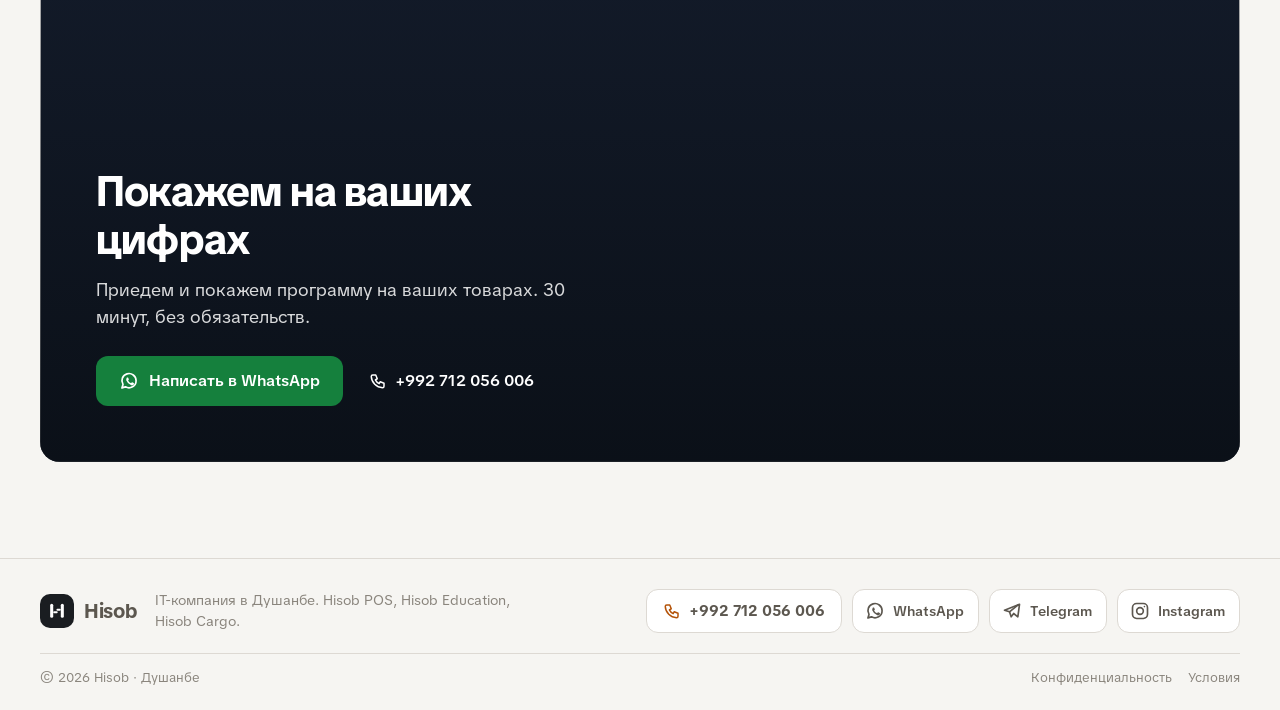
==== commit cf9d603a: "fixed app" ====
--- a/index.html
+++ b/index.html
@@ -126,22 +126,22 @@
   <div class="fimg"><img src="https://images.unsplash.com/photo-1556742111-a301076d9d18?w=1100&h=720&fit=crop&crop=entropy&q=68&auto=format" alt="" loading="lazy" width="1100" height="720"></div>
 </li><li class="fcard">
   <span class="fdot blue"></span>
-  <h3><b>ИИ-помощник</b> внутри</h3>
+  <h3><b>ИИ-помощник</b> Hisobchi</h3>
   <p>Как ChatGPT, только знает ваш бизнес. Спросите голосом или текстом — ответит по вашим цифрам.</p>
-  <p class="fmore">Скажите «оформи закупку» — помощник подготовит, вы подтвердите.</p>
+  <p class="fmore">Скажите хоть по-таджикски — Hisobchi подготовит продажу или закупку, вы подтвердите.</p>
   <a class="flink" href="vozmozhnosti/#pomoshnik">Подробнее <svg width="18" height="18" viewBox="0 0 24 24" fill="none" stroke="currentColor" stroke-width="2" stroke-linecap="round" stroke-linejoin="round" aria-hidden="true"><path d="M5 12h14M13 6l6 6-6 6"/></svg></a>
-  <div class="fimg fchat"><div class="ai-chat" aria-label="Пример разговора с помощником">
-    <div class="ai-chat-head"><span class="ai-dot"></span><b>Помощник</b><small>на связи</small></div>
+  <div class="fimg fchat"><div class="ai-chat" aria-label="Пример разговора с Hisobchi">
+    <div class="ai-chat-head"><span class="hisobchi hc-avatar" data-state="idle"></span><b>Hisobchi</b><small>на связи</small></div>
     <div class="ai-msgs">
       <p class="ai-msg me">Сколько заработали за неделю?</p>
       <div class="ai-msg bot"><small>Чистая прибыль · 14–20 сентября</small><strong>9 240 TJS</strong>
         <dl><dt>Выручка</dt><dd>48 300</dd><dt>Чеков</dt><dd>86</dd></dl></div>
-      <p class="ai-msg me">Оформи закупку: 20 мешков муки</p>
-      <div class="ai-msg bot"><small>Закупка · черновик</small><strong>6 200 TJS</strong>
-        <dl><dt>Мука в/с, 50 кг</dt><dd>× 20</dd><dt>Поставщик</dt><dd>Сомон Трейд</dd></dl>
-        <div class="ai-actions"><span class="ok">Провести</span><span>Изменить</span></div></div>
-    </div>
-    <div class="ai-input"><span>Спросите или скажите…</span><i><svg width="18" height="18" viewBox="0 0 24 24" fill="none" stroke="currentColor" stroke-width="2" stroke-linecap="round" stroke-linejoin="round" aria-hidden="true"><rect x="9" y="3" width="6" height="11" rx="3"/><path d="M5 11a7 7 0 0 0 14 0M12 18v3"/></svg></i></div>
+      <p class="ai-msg me">10 дона микронаушники мо 100 сомони фурӯш</p>
+      <div class="ai-msg bot"><small>Продажа · проверьте и проведите</small><strong>1 000 TJS</strong>
+        <dl><dt>Микронаушники</dt><dd>10 × 100</dd><dt>Оплата</dt><dd>Наличные</dd></dl>
+        <div class="ai-actions"><span class="ok">Провести</span><span>Отменить</span></div></div>
+    </div>
+    <div class="ai-input"><span>Спросите Hisobchi…</span><i><svg width="18" height="18" viewBox="0 0 24 24" fill="none" stroke="currentColor" stroke-width="2" stroke-linecap="round" stroke-linejoin="round" aria-hidden="true"><rect x="9" y="3" width="6" height="11" rx="3"/><path d="M5 11a7 7 0 0 0 14 0M12 18v3"/></svg></i></div>
   </div></div>
 </li></ul>
   <div class="fbar"><p>…и ещё <b>отчёты, сотрудники, зарплата, права и безопасность</b></p><a class="btn btn-ghost" href="vozmozhnosti/">Все возможности <svg width="18" height="18" viewBox="0 0 24 24" fill="none" stroke="currentColor" stroke-width="2" stroke-linecap="round" stroke-linejoin="round" aria-hidden="true"><path d="M5 12h14M13 6l6 6-6 6"/></svg></a></div>
@@ -177,7 +177,7 @@
   </div>
 </div></section>
 <section class="section section-alt" id="voprosy"><div class="wrap">
-  <div class="section-head"><div><span class="eyebrow">Вопросы</span><h2 class="h2">Что спрашивают<br>перед покупкой</h2></div></div>
+  <div class="section-head"><div><span class="eyebrow">Вопросы</span><h2 class="h2">Что спрашивают<br>перед покупкой</h2></div><div class="hc-faq" aria-hidden="true"><span class="hc-bubble">Хороший вопрос!</span><span class="hisobchi hc-faq-bot" data-state="thinking"></span></div></div>
   <div class="faq faq-card">
     <details><summary><i>01</i><span>Подойдёт ли программа для моего бизнеса?</span><em></em></summary><p>Если вы продаёте товар или производите изделия — скорее всего, да: магазины, цеха, аптеки, опт. Напишите, чем занимаетесь, — скажем честно.</p></details>
     <details><summary><i>02</i><span>Нужно ли покупать оборудование?</span><em></em></summary><p>Нет. Хватит телефона, планшета или компьютера, которые у вас уже есть. Сканер и принтер чеков можно подключить позже, если захотите.</p></details>
@@ -333,5 +333,6 @@
   requestAnimationFrame(step);
 })();
 </script>
+<script src="hisobchi.js" defer></script>
 </body>
 </html>
--- a/styles.css
+++ b/styles.css
@@ -959,3 +959,35 @@
 .mod-photo:hover img, .fp-img:hover img { transform: scale(1.03); }
 @media (prefers-reduced-motion: reduce) { .mod-grid > li, .fcard, .facts4 > li, .foot-soc, .foot-phone, .mod-photo img, .fp-img img { transition: none; } }
 @media (hover: none) { .mod-grid > li:hover, .fcard:hover, .facts4 > li:hover { transform: none; box-shadow: none; } }
+
+/* ---- Hisobchi ---- */
+.hisobchi { display: inline-block; line-height: 0; vertical-align: middle; }
+.hisobchi svg { width: 100%; height: 100%; overflow: visible; display: block; }
+.hc-avatar { width: 36px; height: 36px; margin: -6px -2px -4px -6px; flex-shrink: 0; }
+.fp-ic.hc-ic { background: var(--amber-light); }
+.fp-ic.hc-ic .hisobchi { width: 50px; height: 50px; margin-top: -4px; }
+.fp-chat { position: relative; }
+.hc-stand { position: absolute; left: 3%; bottom: 0; width: clamp(130px, 15vw, 200px); height: clamp(130px, 15vw, 200px); z-index: 2; }
+@media (max-width: 1000px) { .hc-stand { display: none; } }
+.hc-faq { justify-self: end; display: flex; align-items: flex-start; gap: 0; }
+.hc-faq-bot { width: 130px; height: 130px; }
+.hc-bubble { background: var(--paper); border: 1px solid var(--rule); border-radius: 18px 18px 4px 18px; padding: 10px 16px; font-weight: 600; font-size: 16px; color: var(--ink); margin-top: 4px; box-shadow: 0 10px 24px rgba(15,15,15,0.06); }
+@media (max-width: 900px) { .hc-faq { display: none; } }
+.hc-bob { animation: hc-bob 4s ease-in-out infinite; transform-box: fill-box; transform-origin: center bottom; }
+@keyframes hc-bob { 50% { transform: translateY(-4px); } }
+.hc-blink { animation: hc-blink 5s infinite; transform-box: fill-box; transform-origin: center; }
+@keyframes hc-blink { 0%, 93%, 100% { transform: scaleY(1); } 96% { transform: scaleY(.08); } }
+.hc-wave { animation: hc-wave 6s ease-in-out infinite; transform-box: fill-box; transform-origin: 15% 50%; }
+@keyframes hc-wave { 0%, 62%, 100% { transform: rotate(0); } 68% { transform: rotate(-38deg); } 74% { transform: rotate(-8deg); } 80% { transform: rotate(-34deg); } 86% { transform: rotate(0); } }
+.hc-tilt { animation: hc-tilt 6s ease-in-out infinite; transform-box: fill-box; transform-origin: 50% 100%; }
+@keyframes hc-tilt { 0%, 62%, 100% { transform: rotate(0); } 70% { transform: rotate(-6deg); } 80% { transform: rotate(3deg); } }
+.hc-think { animation: hc-think 2.4s ease-in-out infinite; transform-box: fill-box; transform-origin: 50% 100%; }
+@keyframes hc-think { 50% { transform: rotate(-7deg); } }
+.hc-eq { animation: hc-eq .7s ease-in-out infinite; transform-box: fill-box; transform-origin: center; }
+.hc-eq.hc-b { animation-delay: .15s; } .hc-eq.hc-c { animation-delay: .3s; }
+@keyframes hc-eq { 50% { transform: scaleY(.4); } }
+.hc-dot { animation: hc-dot 1.2s infinite; } .hc-dot.hc-b { animation-delay: .2s; } .hc-dot.hc-c { animation-delay: .4s; }
+@keyframes hc-dot { 0%, 60%, 100% { opacity: .25; } 30% { opacity: 1; } }
+.hc-jump { animation: hc-jump 1.6s ease-in-out infinite; transform-box: fill-box; transform-origin: center bottom; }
+@keyframes hc-jump { 0%, 100% { transform: translateY(0); } 30% { transform: translateY(-10px); } 50% { transform: translateY(0) scaleY(.96); } }
+@media (prefers-reduced-motion: reduce) { .hc-bob, .hc-blink, .hc-wave, .hc-tilt, .hc-think, .hc-eq, .hc-dot, .hc-jump { animation: none; } }
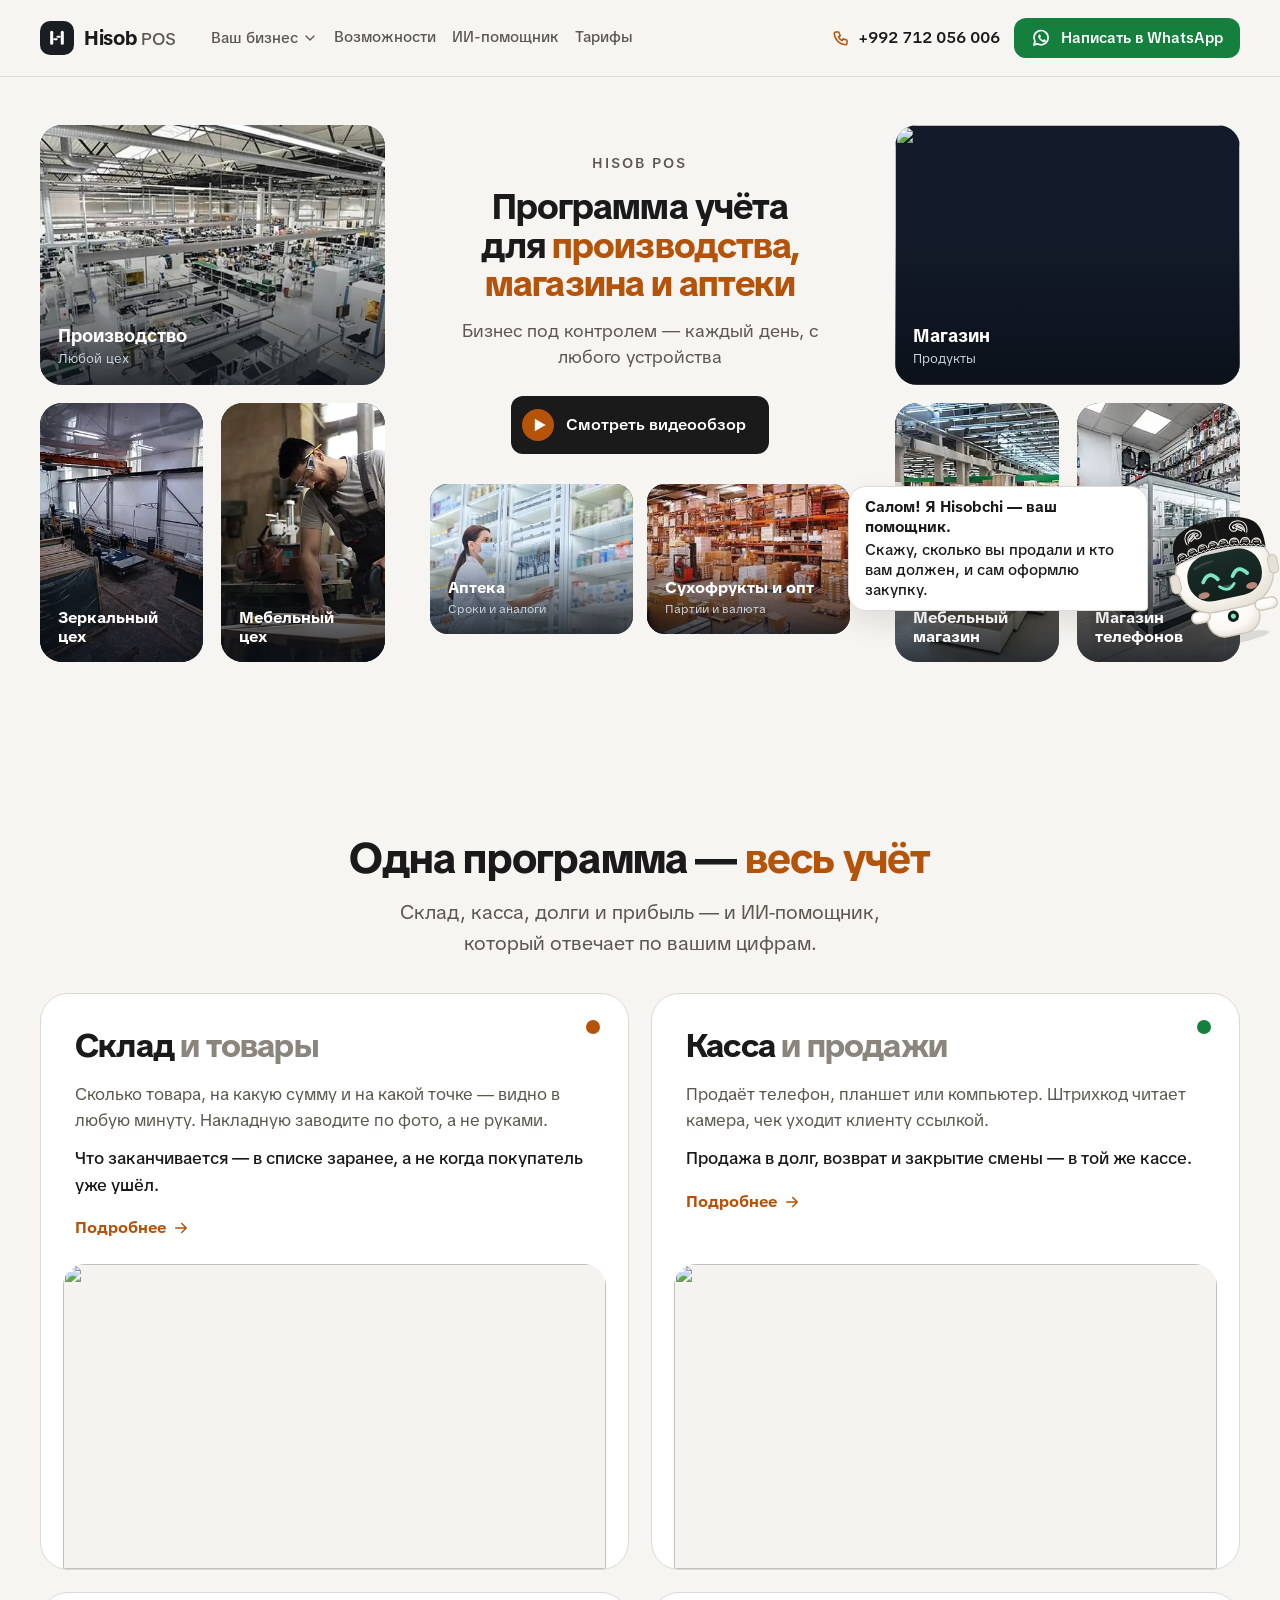
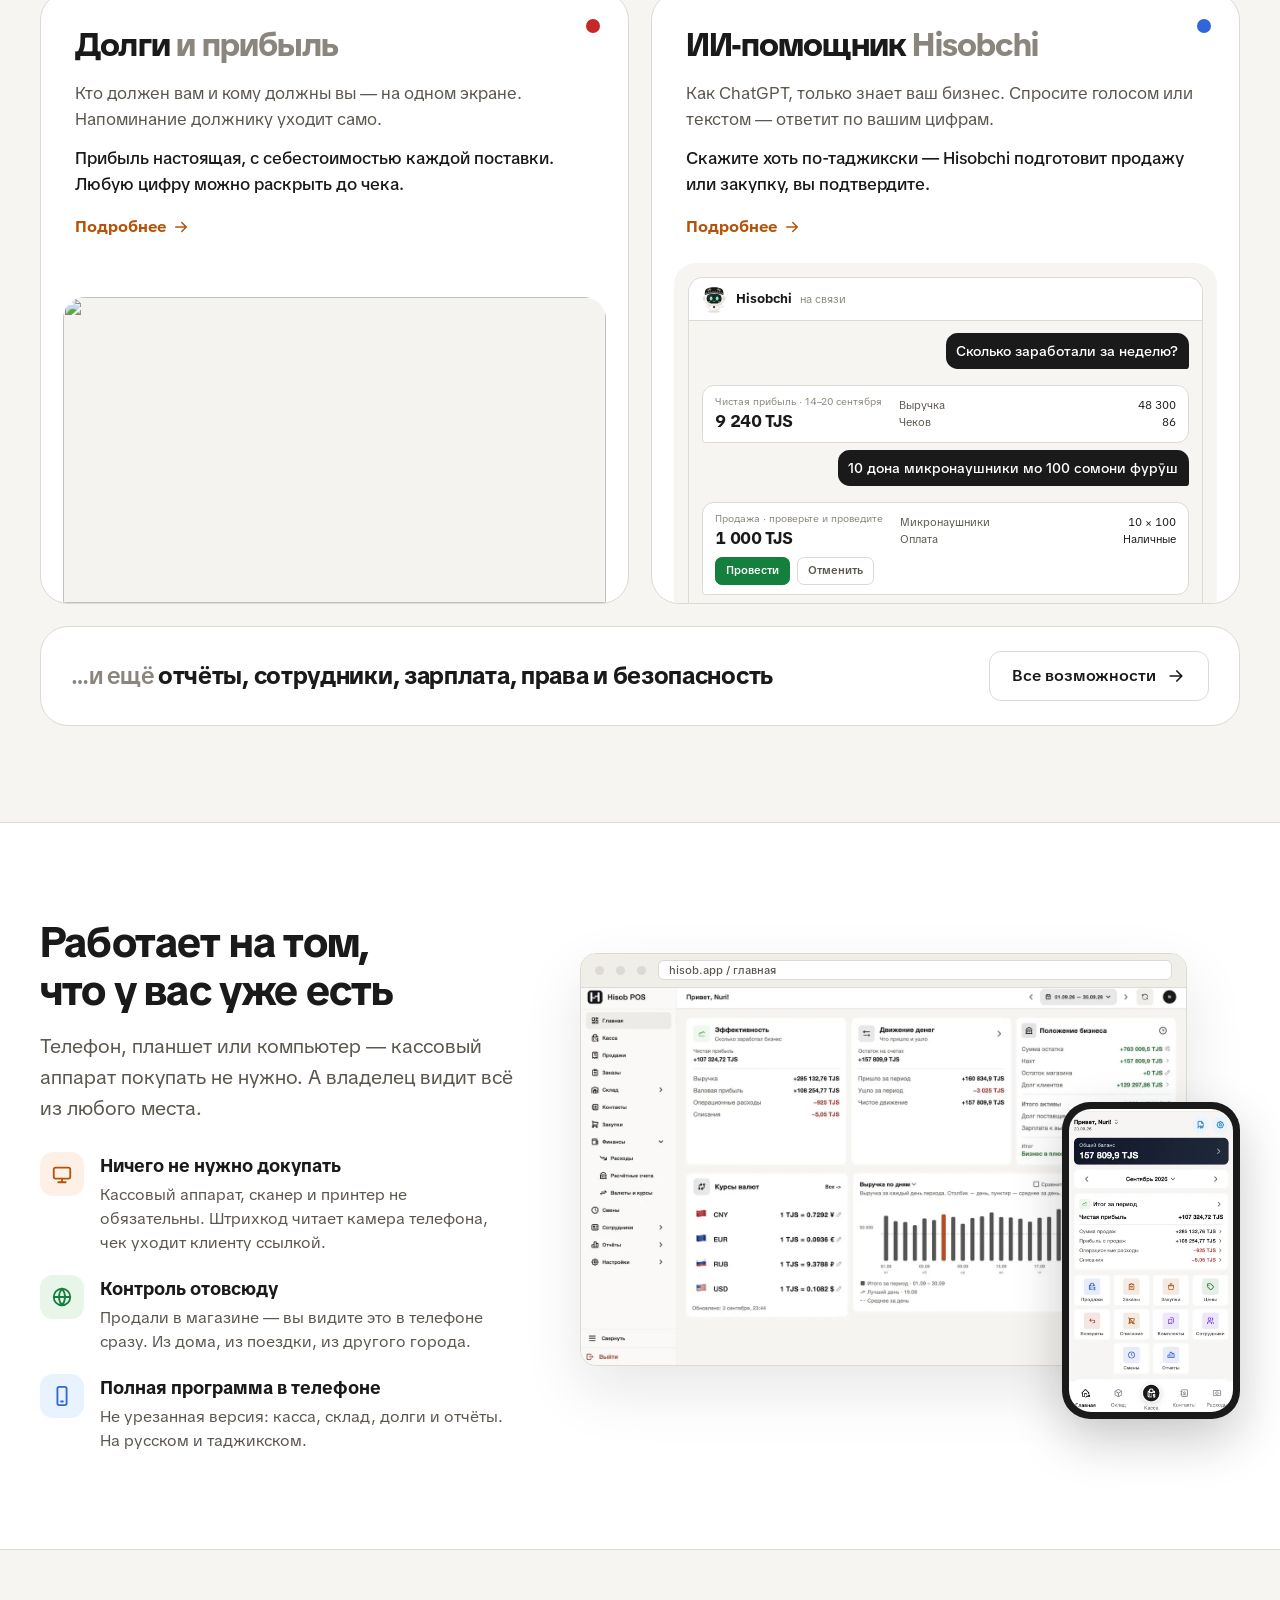
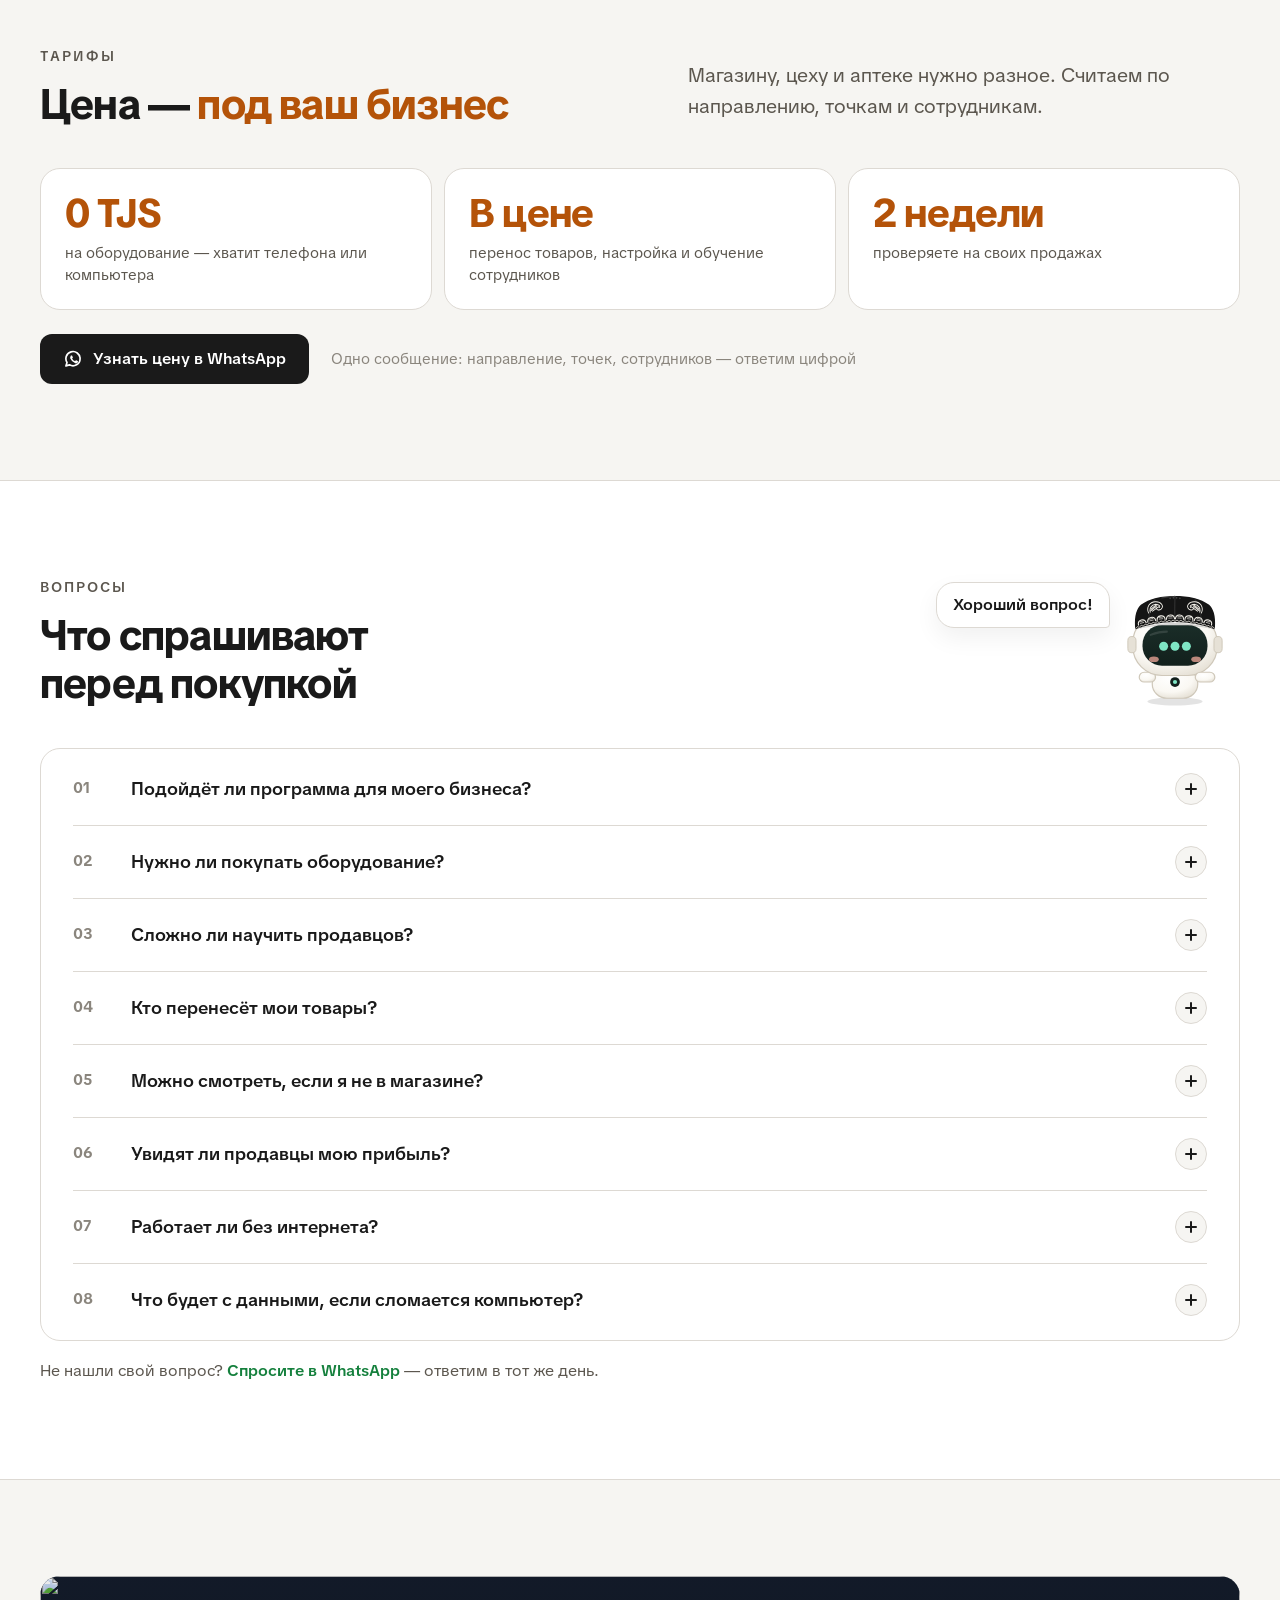
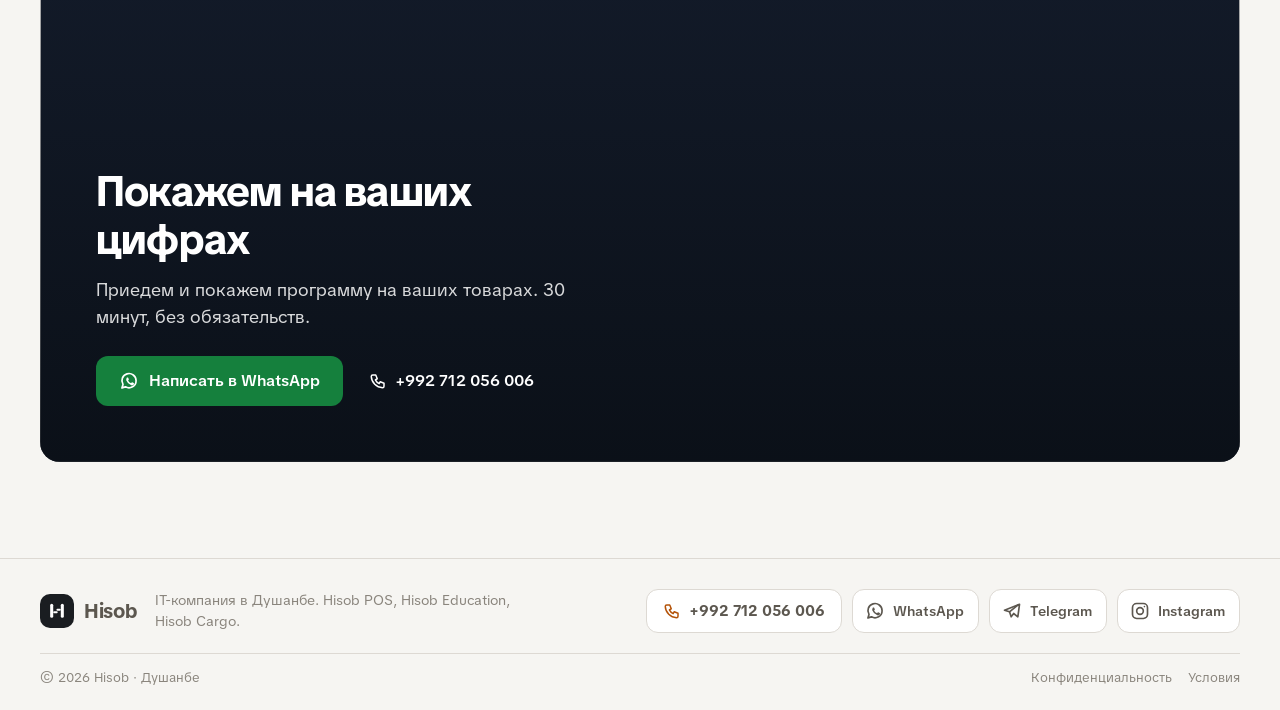
==== commit c10f36bf: "fixed app" ====
--- a/index.html
+++ b/index.html
@@ -25,7 +25,7 @@
 <link rel="preconnect" href="https://fonts.gstatic.com" crossorigin>
 <link rel="preconnect" href="https://images.unsplash.com">
 <link href="https://fonts.googleapis.com/css2?family=TikTok+Sans:wght@400;500;600;700;800&display=swap" rel="stylesheet">
-<link rel="stylesheet" href="styles.css?v=843cb9d7">
+<link rel="stylesheet" href="styles.css?v=885523a6">
 </head>
 <body>
 <header class="header" id="header">
@@ -131,7 +131,7 @@
   <p class="fmore">Скажите хоть по-таджикски — Hisobchi подготовит продажу или закупку, вы подтвердите.</p>
   <a class="flink" href="vozmozhnosti/#pomoshnik">Подробнее <svg width="18" height="18" viewBox="0 0 24 24" fill="none" stroke="currentColor" stroke-width="2" stroke-linecap="round" stroke-linejoin="round" aria-hidden="true"><path d="M5 12h14M13 6l6 6-6 6"/></svg></a>
   <div class="fimg fchat"><div class="ai-chat" aria-label="Пример разговора с Hisobchi">
-    <div class="ai-chat-head"><span class="hisobchi hc-avatar" data-state="idle"></span><b>Hisobchi</b><small>на связи</small></div>
+    <div class="ai-chat-head"><span class="hisobchi hc-avatar" data-state="idle"><svg viewBox="0 0 160 160" aria-hidden="true" focusable="false"><defs><radialGradient id="hcs1" cx="40%" cy="30%" r="75%"><stop offset="0" stop-color="#FFFFFF"/><stop offset=".65" stop-color="#FAF8F3"/><stop offset="1" stop-color="#E6E1D6"/></radialGradient><linearGradient id="hcf1" x1="0" y1="0" x2="0" y2="1"><stop offset="0" stop-color="#1A2D28"/><stop offset="1" stop-color="#12201C"/></linearGradient></defs><g class="hc-bob"><ellipse cx="80" cy="152" rx="34" ry="5" fill="rgba(27,26,24,.12)"/><rect x="52" y="112" width="56" height="36" rx="18" fill="url(#hcs1)" stroke="#CFC8BA" stroke-width="1.5"/><circle cx="80" cy="128" r="6" fill="#12201C"/><circle cx="80" cy="128" r="2.6" fill="#7FE6C5"/><rect x="36" y="116" width="20" height="12" rx="6" fill="url(#hcs1)" stroke="#CFC8BA" stroke-width="1.5"/><rect x="28" y="44" width="104" height="76" rx="36" fill="url(#hcs1)" stroke="#CFC8BA" stroke-width="1.5"/><rect x="22" y="72" width="10" height="20" rx="5" fill="#E6E1D6" stroke="#CFC8BA" stroke-width="1.2"/><rect x="128" y="72" width="10" height="20" rx="5" fill="#E6E1D6" stroke="#CFC8BA" stroke-width="1.2"/><rect x="40" y="58" width="80" height="50" rx="24" fill="url(#hcf1)"/><path d="M50 70 C58 67 64 66 70 66" stroke="#FFFFFF" stroke-width="2.5" stroke-linecap="round" opacity=".12" fill="none"/><ellipse cx="54" cy="100" rx="6" ry="3.5" fill="#F3A99B" opacity=".75"/><ellipse cx="106" cy="100" rx="6" ry="3.5" fill="#F3A99B" opacity=".75"/><g class="hc-blink"><ellipse cx="64" cy="82" rx="7.5" ry="10" fill="#7FE6C5"/><circle cx="66.5" cy="78" r="2.4" fill="#E9FFF7"/></g><g class="hc-blink"><ellipse cx="96" cy="82" rx="7.5" ry="10" fill="#7FE6C5"/><circle cx="98.5" cy="78" r="2.4" fill="#E9FFF7"/></g><path d="M74 96 Q80 101 86 96" stroke="#7FE6C5" stroke-width="3" fill="none" stroke-linecap="round"/><g transform="translate(104 114)"><rect x="1" y="2" width="24" height="12" rx="6" fill="url(#hcs1)" stroke="#CFC8BA" stroke-width="1.5"/></g><g><path d="M32 63 Q80 47 128 63 Q80 53 32 63 Z" fill="rgba(0,0,0,.16)"/><path d="M31 63 C30 50 31 40 38 33 C48 25 64 22 80 22 C96 22 112 25 122 33 C129 40 130 50 129 63 Q80 45 31 63 Z" fill="#151515"/><path d="M80 22 C79.5 34 79.5 44 80 54" stroke="#2B2B2B" stroke-width="1.8" fill="none"/><path d="M56 25 C50 36 47 46 47 57.6 M104 25 C110 36 113 46 113 57.6" stroke="#2B2B2B" stroke-width="1.3" fill="none"/><path d="M64 24.5 C70 23 75 22.6 80 22.6" stroke="#FFFFFF" stroke-width="1.8" stroke-linecap="round" opacity=".14" fill="none"/><g fill="#4A4A4A"><circle cx="74" cy="25" r="1"/><circle cx="78" cy="24.4" r="1"/><circle cx="82" cy="24.4" r="1"/><circle cx="86" cy="25" r="1"/></g><g fill="none" stroke="#F4F1EA" stroke-width="1.5" stroke-linecap="round" transform="translate(52 33) scale(.72 .78) rotate(-8)"><path d="M-8 12 C-11 2 -4 -5 6 -4 C16 -3 20 5 14 9 C10 11 5 9 6 5"/><path d="M-5 11 C-6 4 -1 0 6 0 C12 1 14 5 11 6"/><path d="M-4 9 L8 2.5 M-3 6.5 L6 1.5 M-1 10 L11 4.5"/></g><g fill="none" stroke="#F4F1EA" stroke-width="1.5" stroke-linecap="round" transform="translate(108 33) scale(-.72 .78) rotate(-8)"><path d="M-8 12 C-11 2 -4 -5 6 -4 C16 -3 20 5 14 9 C10 11 5 9 6 5"/><path d="M-5 11 C-6 4 -1 0 6 0 C12 1 14 5 11 6"/><path d="M-4 9 L8 2.5 M-3 6.5 L6 1.5 M-1 10 L11 4.5"/></g><g fill="none" stroke="#F4F1EA" stroke-width="1.3"><path transform="translate(40 57) rotate(-16.7)" d="M-5 0 C-5 -7.4 5 -7.4 5 0"/><path transform="translate(51.5 54) rotate(-12.1)" d="M-5 0 C-5 -7.4 5 -7.4 5 0"/><path transform="translate(63 52.1) rotate(-7.3)" d="M-5 0 C-5 -7.4 5 -7.4 5 0"/><path transform="translate(74.5 51.1) rotate(-2.4)" d="M-5 0 C-5 -7.4 5 -7.4 5 0"/><path transform="translate(85.5 51.1) rotate(2.4)" d="M-5 0 C-5 -7.4 5 -7.4 5 0"/><path transform="translate(97 52.1) rotate(7.3)" d="M-5 0 C-5 -7.4 5 -7.4 5 0"/><path transform="translate(108.5 54) rotate(12.1)" d="M-5 0 C-5 -7.4 5 -7.4 5 0"/><path transform="translate(120 57) rotate(16.7)" d="M-5 0 C-5 -7.4 5 -7.4 5 0"/></g><g stroke="#F4F1EA" stroke-width=".9" opacity=".85" fill="none"><path transform="translate(40 57) rotate(-16.7)" d="M-2.6 -1.8 h5.2 M-2.6 -3.8 h5.2"/><path transform="translate(51.5 54) rotate(-12.1)" d="M-2.6 -1.8 h5.2 M-2.6 -3.8 h5.2"/><path transform="translate(63 52.1) rotate(-7.3)" d="M-2.6 -1.8 h5.2 M-2.6 -3.8 h5.2"/><path transform="translate(74.5 51.1) rotate(-2.4)" d="M-2.6 -1.8 h5.2 M-2.6 -3.8 h5.2"/><path transform="translate(85.5 51.1) rotate(2.4)" d="M-2.6 -1.8 h5.2 M-2.6 -3.8 h5.2"/><path transform="translate(97 52.1) rotate(7.3)" d="M-2.6 -1.8 h5.2 M-2.6 -3.8 h5.2"/><path transform="translate(108.5 54) rotate(12.1)" d="M-2.6 -1.8 h5.2 M-2.6 -3.8 h5.2"/><path transform="translate(120 57) rotate(16.7)" d="M-2.6 -1.8 h5.2 M-2.6 -3.8 h5.2"/></g><path d="M31 62.4 L33.5 59.9 L35.9 60.7 L38.4 58.3 L40.8 59.2 L43.3 56.9 L45.7 57.8 L48.2 55.6 L50.6 56.6 L53.1 54.5 L55.5 55.6 L58 53.6 L60.4 54.8 L62.9 52.9 L65.3 54.2 L67.8 52.4 L70.2 53.8 L72.7 52 L75.1 53.5 L77.6 51.8 L80 53.4 L82.5 51.8 L84.9 53.5 L87.4 52 L89.8 53.8 L92.3 52.4 L94.7 54.2 L97.2 52.9 L99.6 54.8 L102.1 53.6 L104.5 55.7 L107 54.5 L109.4 56.6 L111.9 55.6 L114.3 57.8 L116.8 56.9 L119.2 59.2 L121.7 58.3 L124.1 60.7 L126.6 59.9 L129 62.4" fill="none" stroke="#F4F1EA" stroke-width=".9"/></g></g></svg></span><b>Hisobchi</b><small>на связи</small></div>
     <div class="ai-msgs">
       <p class="ai-msg me">Сколько заработали за неделю?</p>
       <div class="ai-msg bot"><small>Чистая прибыль · 14–20 сентября</small><strong>9 240 TJS</strong>
@@ -177,7 +177,7 @@
   </div>
 </div></section>
 <section class="section section-alt" id="voprosy"><div class="wrap">
-  <div class="section-head"><div><span class="eyebrow">Вопросы</span><h2 class="h2">Что спрашивают<br>перед покупкой</h2></div><div class="hc-faq" aria-hidden="true"><span class="hc-bubble">Хороший вопрос!</span><span class="hisobchi hc-faq-bot" data-state="thinking"></span></div></div>
+  <div class="section-head"><div><span class="eyebrow">Вопросы</span><h2 class="h2">Что спрашивают<br>перед покупкой</h2></div><div class="hc-faq" aria-hidden="true"><span class="hc-bubble">Хороший вопрос!</span><span class="hisobchi hc-faq-bot" data-state="thinking"><svg viewBox="0 0 160 160" aria-hidden="true" focusable="false"><defs><radialGradient id="hcs2" cx="40%" cy="30%" r="75%"><stop offset="0" stop-color="#FFFFFF"/><stop offset=".65" stop-color="#FAF8F3"/><stop offset="1" stop-color="#E6E1D6"/></radialGradient><linearGradient id="hcf2" x1="0" y1="0" x2="0" y2="1"><stop offset="0" stop-color="#1A2D28"/><stop offset="1" stop-color="#12201C"/></linearGradient></defs><g class="hc-bob"><ellipse cx="80" cy="152" rx="34" ry="5" fill="rgba(27,26,24,.12)"/><rect x="52" y="112" width="56" height="36" rx="18" fill="url(#hcs2)" stroke="#CFC8BA" stroke-width="1.5"/><circle cx="80" cy="128" r="6" fill="#12201C"/><circle cx="80" cy="128" r="2.6" fill="#7FE6C5"/><rect x="36" y="116" width="20" height="12" rx="6" fill="url(#hcs2)" stroke="#CFC8BA" stroke-width="1.5"/><rect x="28" y="44" width="104" height="76" rx="36" fill="url(#hcs2)" stroke="#CFC8BA" stroke-width="1.5"/><rect x="22" y="72" width="10" height="20" rx="5" fill="#E6E1D6" stroke="#CFC8BA" stroke-width="1.2"/><rect x="128" y="72" width="10" height="20" rx="5" fill="#E6E1D6" stroke="#CFC8BA" stroke-width="1.2"/><rect x="40" y="58" width="80" height="50" rx="24" fill="url(#hcf2)"/><path d="M50 70 C58 67 64 66 70 66" stroke="#FFFFFF" stroke-width="2.5" stroke-linecap="round" opacity=".12" fill="none"/><ellipse cx="54" cy="100" rx="6" ry="3.5" fill="#F3A99B" opacity=".75"/><ellipse cx="106" cy="100" rx="6" ry="3.5" fill="#F3A99B" opacity=".75"/><circle class="hc-dot" cx="66" cy="84" r="5.5" fill="#7FE6C5"/><circle class="hc-dot hc-b" cx="80" cy="84" r="5.5" fill="#7FE6C5"/><circle class="hc-dot hc-c" cx="94" cy="84" r="5.5" fill="#7FE6C5"/><g transform="translate(104 114)"><rect x="1" y="2" width="24" height="12" rx="6" fill="url(#hcs2)" stroke="#CFC8BA" stroke-width="1.5"/></g><g class="hc-think"><path d="M32 63 Q80 47 128 63 Q80 53 32 63 Z" fill="rgba(0,0,0,.16)"/><path d="M31 63 C30 50 31 40 38 33 C48 25 64 22 80 22 C96 22 112 25 122 33 C129 40 130 50 129 63 Q80 45 31 63 Z" fill="#151515"/><path d="M80 22 C79.5 34 79.5 44 80 54" stroke="#2B2B2B" stroke-width="1.8" fill="none"/><path d="M56 25 C50 36 47 46 47 57.6 M104 25 C110 36 113 46 113 57.6" stroke="#2B2B2B" stroke-width="1.3" fill="none"/><path d="M64 24.5 C70 23 75 22.6 80 22.6" stroke="#FFFFFF" stroke-width="1.8" stroke-linecap="round" opacity=".14" fill="none"/><g fill="#4A4A4A"><circle cx="74" cy="25" r="1"/><circle cx="78" cy="24.4" r="1"/><circle cx="82" cy="24.4" r="1"/><circle cx="86" cy="25" r="1"/></g><g fill="none" stroke="#F4F1EA" stroke-width="1.5" stroke-linecap="round" transform="translate(52 33) scale(.72 .78) rotate(-8)"><path d="M-8 12 C-11 2 -4 -5 6 -4 C16 -3 20 5 14 9 C10 11 5 9 6 5"/><path d="M-5 11 C-6 4 -1 0 6 0 C12 1 14 5 11 6"/><path d="M-4 9 L8 2.5 M-3 6.5 L6 1.5 M-1 10 L11 4.5"/></g><g fill="none" stroke="#F4F1EA" stroke-width="1.5" stroke-linecap="round" transform="translate(108 33) scale(-.72 .78) rotate(-8)"><path d="M-8 12 C-11 2 -4 -5 6 -4 C16 -3 20 5 14 9 C10 11 5 9 6 5"/><path d="M-5 11 C-6 4 -1 0 6 0 C12 1 14 5 11 6"/><path d="M-4 9 L8 2.5 M-3 6.5 L6 1.5 M-1 10 L11 4.5"/></g><g fill="none" stroke="#F4F1EA" stroke-width="1.3"><path transform="translate(40 57) rotate(-16.7)" d="M-5 0 C-5 -7.4 5 -7.4 5 0"/><path transform="translate(51.5 54) rotate(-12.1)" d="M-5 0 C-5 -7.4 5 -7.4 5 0"/><path transform="translate(63 52.1) rotate(-7.3)" d="M-5 0 C-5 -7.4 5 -7.4 5 0"/><path transform="translate(74.5 51.1) rotate(-2.4)" d="M-5 0 C-5 -7.4 5 -7.4 5 0"/><path transform="translate(85.5 51.1) rotate(2.4)" d="M-5 0 C-5 -7.4 5 -7.4 5 0"/><path transform="translate(97 52.1) rotate(7.3)" d="M-5 0 C-5 -7.4 5 -7.4 5 0"/><path transform="translate(108.5 54) rotate(12.1)" d="M-5 0 C-5 -7.4 5 -7.4 5 0"/><path transform="translate(120 57) rotate(16.7)" d="M-5 0 C-5 -7.4 5 -7.4 5 0"/></g><g stroke="#F4F1EA" stroke-width=".9" opacity=".85" fill="none"><path transform="translate(40 57) rotate(-16.7)" d="M-2.6 -1.8 h5.2 M-2.6 -3.8 h5.2"/><path transform="translate(51.5 54) rotate(-12.1)" d="M-2.6 -1.8 h5.2 M-2.6 -3.8 h5.2"/><path transform="translate(63 52.1) rotate(-7.3)" d="M-2.6 -1.8 h5.2 M-2.6 -3.8 h5.2"/><path transform="translate(74.5 51.1) rotate(-2.4)" d="M-2.6 -1.8 h5.2 M-2.6 -3.8 h5.2"/><path transform="translate(85.5 51.1) rotate(2.4)" d="M-2.6 -1.8 h5.2 M-2.6 -3.8 h5.2"/><path transform="translate(97 52.1) rotate(7.3)" d="M-2.6 -1.8 h5.2 M-2.6 -3.8 h5.2"/><path transform="translate(108.5 54) rotate(12.1)" d="M-2.6 -1.8 h5.2 M-2.6 -3.8 h5.2"/><path transform="translate(120 57) rotate(16.7)" d="M-2.6 -1.8 h5.2 M-2.6 -3.8 h5.2"/></g><path d="M31 62.4 L33.5 59.9 L35.9 60.7 L38.4 58.3 L40.8 59.2 L43.3 56.9 L45.7 57.8 L48.2 55.6 L50.6 56.6 L53.1 54.5 L55.5 55.6 L58 53.6 L60.4 54.8 L62.9 52.9 L65.3 54.2 L67.8 52.4 L70.2 53.8 L72.7 52 L75.1 53.5 L77.6 51.8 L80 53.4 L82.5 51.8 L84.9 53.5 L87.4 52 L89.8 53.8 L92.3 52.4 L94.7 54.2 L97.2 52.9 L99.6 54.8 L102.1 53.6 L104.5 55.7 L107 54.5 L109.4 56.6 L111.9 55.6 L114.3 57.8 L116.8 56.9 L119.2 59.2 L121.7 58.3 L124.1 60.7 L126.6 59.9 L129 62.4" fill="none" stroke="#F4F1EA" stroke-width=".9"/></g></g></svg></span></div></div>
   <div class="faq faq-card">
     <details><summary><i>01</i><span>Подойдёт ли программа для моего бизнеса?</span><em></em></summary><p>Если вы продаёте товар или производите изделия — скорее всего, да: магазины, цеха, аптеки, опт. Напишите, чем занимаетесь, — скажем честно.</p></details>
     <details><summary><i>02</i><span>Нужно ли покупать оборудование?</span><em></em></summary><p>Нет. Хватит телефона, планшета или компьютера, которые у вас уже есть. Сканер и принтер чеков можно подключить позже, если захотите.</p></details>
@@ -333,6 +333,8 @@
   requestAnimationFrame(step);
 })();
 </script>
-<script src="hisobchi.js" defer></script>
+<!-- hisobchi-peek -->
+<div class="hc-peek" id="hcPeek" aria-hidden="true"><span class="hc-peek-bubble"><b>Салом! Я Hisobchi — ваш помощник.</b> Скажу, сколько вы продали и кто вам должен, и сам оформлю закупку.</span><span class="hisobchi hc-peek-bot" data-state="wave"><svg viewBox="0 0 160 160" aria-hidden="true" focusable="false"><defs><radialGradient id="hcs90" cx="40%" cy="30%" r="75%"><stop offset="0" stop-color="#FFFFFF"/><stop offset=".65" stop-color="#FAF8F3"/><stop offset="1" stop-color="#E6E1D6"/></radialGradient><linearGradient id="hcf90" x1="0" y1="0" x2="0" y2="1"><stop offset="0" stop-color="#1A2D28"/><stop offset="1" stop-color="#12201C"/></linearGradient></defs><g class="hc-bob"><ellipse cx="80" cy="152" rx="34" ry="5" fill="rgba(27,26,24,.12)"/><rect x="52" y="112" width="56" height="36" rx="18" fill="url(#hcs90)" stroke="#CFC8BA" stroke-width="1.5"/><circle cx="80" cy="128" r="6" fill="#12201C"/><circle cx="80" cy="128" r="2.6" fill="#7FE6C5"/><rect x="36" y="116" width="20" height="12" rx="6" fill="url(#hcs90)" stroke="#CFC8BA" stroke-width="1.5"/><rect x="28" y="44" width="104" height="76" rx="36" fill="url(#hcs90)" stroke="#CFC8BA" stroke-width="1.5"/><rect x="22" y="72" width="10" height="20" rx="5" fill="#E6E1D6" stroke="#CFC8BA" stroke-width="1.2"/><rect x="128" y="72" width="10" height="20" rx="5" fill="#E6E1D6" stroke="#CFC8BA" stroke-width="1.2"/><rect x="40" y="58" width="80" height="50" rx="24" fill="url(#hcf90)"/><path d="M50 70 C58 67 64 66 70 66" stroke="#FFFFFF" stroke-width="2.5" stroke-linecap="round" opacity=".12" fill="none"/><ellipse cx="54" cy="100" rx="6" ry="3.5" fill="#F3A99B" opacity=".75"/><ellipse cx="106" cy="100" rx="6" ry="3.5" fill="#F3A99B" opacity=".75"/><path d="M56 86 Q64 74 72 86" stroke="#7FE6C5" stroke-width="4" fill="none" stroke-linecap="round"/><path d="M88 86 Q96 74 104 86" stroke="#7FE6C5" stroke-width="4" fill="none" stroke-linecap="round"/><path d="M72 94 Q80 103 88 94" stroke="#7FE6C5" stroke-width="3" fill="#7FE6C5" fill-opacity=".25" stroke-linecap="round"/><g class="hc-wave"><g transform="translate(104 114)"><rect x="1" y="2" width="24" height="12" rx="6" fill="url(#hcs90)" stroke="#CFC8BA" stroke-width="1.5"/></g></g><g class="hc-tilt"><path d="M32 63 Q80 47 128 63 Q80 53 32 63 Z" fill="rgba(0,0,0,.16)"/><path d="M31 63 C30 50 31 40 38 33 C48 25 64 22 80 22 C96 22 112 25 122 33 C129 40 130 50 129 63 Q80 45 31 63 Z" fill="#151515"/><path d="M80 22 C79.5 34 79.5 44 80 54" stroke="#2B2B2B" stroke-width="1.8" fill="none"/><path d="M56 25 C50 36 47 46 47 57.6 M104 25 C110 36 113 46 113 57.6" stroke="#2B2B2B" stroke-width="1.3" fill="none"/><path d="M64 24.5 C70 23 75 22.6 80 22.6" stroke="#FFFFFF" stroke-width="1.8" stroke-linecap="round" opacity=".14" fill="none"/><g fill="#4A4A4A"><circle cx="74" cy="25" r="1"/><circle cx="78" cy="24.4" r="1"/><circle cx="82" cy="24.4" r="1"/><circle cx="86" cy="25" r="1"/></g><g fill="none" stroke="#F4F1EA" stroke-width="1.5" stroke-linecap="round" transform="translate(52 33) scale(.72 .78) rotate(-8)"><path d="M-8 12 C-11 2 -4 -5 6 -4 C16 -3 20 5 14 9 C10 11 5 9 6 5"/><path d="M-5 11 C-6 4 -1 0 6 0 C12 1 14 5 11 6"/><path d="M-4 9 L8 2.5 M-3 6.5 L6 1.5 M-1 10 L11 4.5"/></g><g fill="none" stroke="#F4F1EA" stroke-width="1.5" stroke-linecap="round" transform="translate(108 33) scale(-.72 .78) rotate(-8)"><path d="M-8 12 C-11 2 -4 -5 6 -4 C16 -3 20 5 14 9 C10 11 5 9 6 5"/><path d="M-5 11 C-6 4 -1 0 6 0 C12 1 14 5 11 6"/><path d="M-4 9 L8 2.5 M-3 6.5 L6 1.5 M-1 10 L11 4.5"/></g><g fill="none" stroke="#F4F1EA" stroke-width="1.3"><path transform="translate(40 57) rotate(-16.7)" d="M-5 0 C-5 -7.4 5 -7.4 5 0"/><path transform="translate(51.5 54) rotate(-12.1)" d="M-5 0 C-5 -7.4 5 -7.4 5 0"/><path transform="translate(63 52.1) rotate(-7.3)" d="M-5 0 C-5 -7.4 5 -7.4 5 0"/><path transform="translate(74.5 51.1) rotate(-2.4)" d="M-5 0 C-5 -7.4 5 -7.4 5 0"/><path transform="translate(85.5 51.1) rotate(2.4)" d="M-5 0 C-5 -7.4 5 -7.4 5 0"/><path transform="translate(97 52.1) rotate(7.3)" d="M-5 0 C-5 -7.4 5 -7.4 5 0"/><path transform="translate(108.5 54) rotate(12.1)" d="M-5 0 C-5 -7.4 5 -7.4 5 0"/><path transform="translate(120 57) rotate(16.7)" d="M-5 0 C-5 -7.4 5 -7.4 5 0"/></g><g stroke="#F4F1EA" stroke-width=".9" opacity=".85" fill="none"><path transform="translate(40 57) rotate(-16.7)" d="M-2.6 -1.8 h5.2 M-2.6 -3.8 h5.2"/><path transform="translate(51.5 54) rotate(-12.1)" d="M-2.6 -1.8 h5.2 M-2.6 -3.8 h5.2"/><path transform="translate(63 52.1) rotate(-7.3)" d="M-2.6 -1.8 h5.2 M-2.6 -3.8 h5.2"/><path transform="translate(74.5 51.1) rotate(-2.4)" d="M-2.6 -1.8 h5.2 M-2.6 -3.8 h5.2"/><path transform="translate(85.5 51.1) rotate(2.4)" d="M-2.6 -1.8 h5.2 M-2.6 -3.8 h5.2"/><path transform="translate(97 52.1) rotate(7.3)" d="M-2.6 -1.8 h5.2 M-2.6 -3.8 h5.2"/><path transform="translate(108.5 54) rotate(12.1)" d="M-2.6 -1.8 h5.2 M-2.6 -3.8 h5.2"/><path transform="translate(120 57) rotate(16.7)" d="M-2.6 -1.8 h5.2 M-2.6 -3.8 h5.2"/></g><path d="M31 62.4 L33.5 59.9 L35.9 60.7 L38.4 58.3 L40.8 59.2 L43.3 56.9 L45.7 57.8 L48.2 55.6 L50.6 56.6 L53.1 54.5 L55.5 55.6 L58 53.6 L60.4 54.8 L62.9 52.9 L65.3 54.2 L67.8 52.4 L70.2 53.8 L72.7 52 L75.1 53.5 L77.6 51.8 L80 53.4 L82.5 51.8 L84.9 53.5 L87.4 52 L89.8 53.8 L92.3 52.4 L94.7 54.2 L97.2 52.9 L99.6 54.8 L102.1 53.6 L104.5 55.7 L107 54.5 L109.4 56.6 L111.9 55.6 L114.3 57.8 L116.8 56.9 L119.2 59.2 L121.7 58.3 L124.1 60.7 L126.6 59.9 L129 62.4" fill="none" stroke="#F4F1EA" stroke-width=".9"/></g></g></svg></span></div>
+<script>(function(){var el=document.getElementById("hcPeek"),t=document.querySelector(".fchat, .fp-chat");if(!el||!t||!("IntersectionObserver" in window))return;if(window.matchMedia&&matchMedia("(prefers-reduced-motion: reduce)").matches)return;try{if(sessionStorage.getItem("hcPeek"))return;}catch(e){}var io=new IntersectionObserver(function(es){es.forEach(function(e){if(!e.isIntersecting)return;io.disconnect();try{sessionStorage.setItem("hcPeek","1");}catch(x){}setTimeout(function(){el.classList.add("show");setTimeout(function(){el.classList.remove("show");},6500);},500);});},{threshold:.45});io.observe(t);})();</script>
 </body>
 </html>
--- a/styles.css
+++ b/styles.css
@@ -991,3 +991,13 @@
 .hc-jump { animation: hc-jump 1.6s ease-in-out infinite; transform-box: fill-box; transform-origin: center bottom; }
 @keyframes hc-jump { 0%, 100% { transform: translateY(0); } 30% { transform: translateY(-10px); } 50% { transform: translateY(0) scaleY(.96); } }
 @media (prefers-reduced-motion: reduce) { .hc-bob, .hc-blink, .hc-wave, .hc-tilt, .hc-think, .hc-eq, .hc-dot, .hc-jump { animation: none; } }
+
+/* ---- Hisobchi peek ---- */
+.hc-peek { position: fixed; right: 0; bottom: 30vh; z-index: 60; pointer-events: none; display: flex; align-items: flex-start; }
+.hc-peek-bot { width: 150px; height: 150px; transform: translateX(120%) rotate(-14deg); transform-origin: 100% 100%; transition: transform .7s cubic-bezier(.34,1.56,.64,1); }
+.hc-peek-bubble { background: var(--paper); border: 1px solid var(--rule); border-radius: 18px 18px 4px 18px; padding: 10px 16px; font-weight: 600; font-size: 15px; line-height: 1.35; color: var(--ink); box-shadow: 0 12px 28px rgba(15,15,15,0.10); margin-top: 6px; margin-right: -18px; opacity: 0; transform: translateY(8px) scale(.96); transition: opacity .3s ease, transform .3s ease; width: 300px; font-weight: 500; }
+.hc-peek-bubble b { display: block; font-weight: 700; margin-bottom: 2px; }
+.hc-peek.show .hc-peek-bot { transform: translateX(22%) rotate(-12deg); }
+.hc-peek.show .hc-peek-bubble { opacity: 1; transform: none; transition-delay: .45s; }
+@media (max-width: 700px) { .hc-peek { bottom: 90px; } .hc-peek-bot { width: 104px; height: 104px; } .hc-peek-bubble { font-size: 13px; width: 220px; } }
+@media (prefers-reduced-motion: reduce) { .hc-peek { display: none; } }
